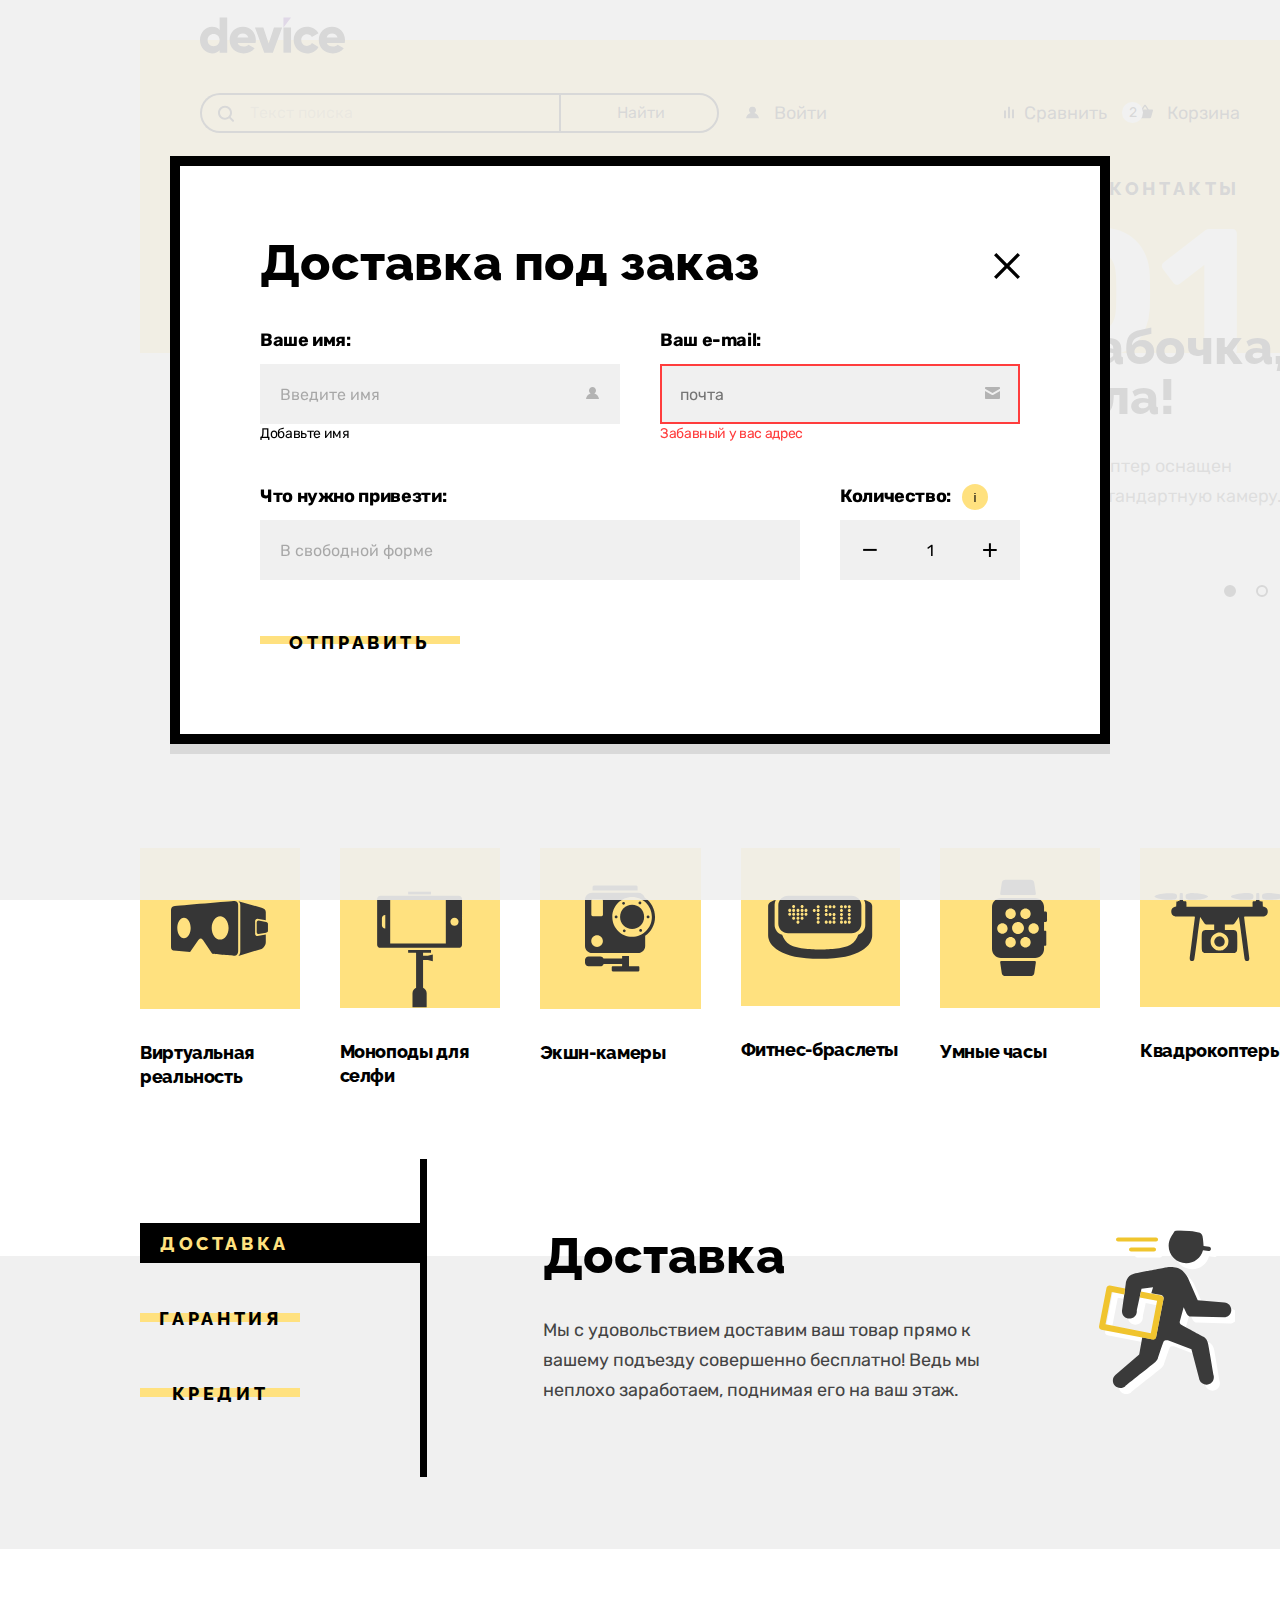
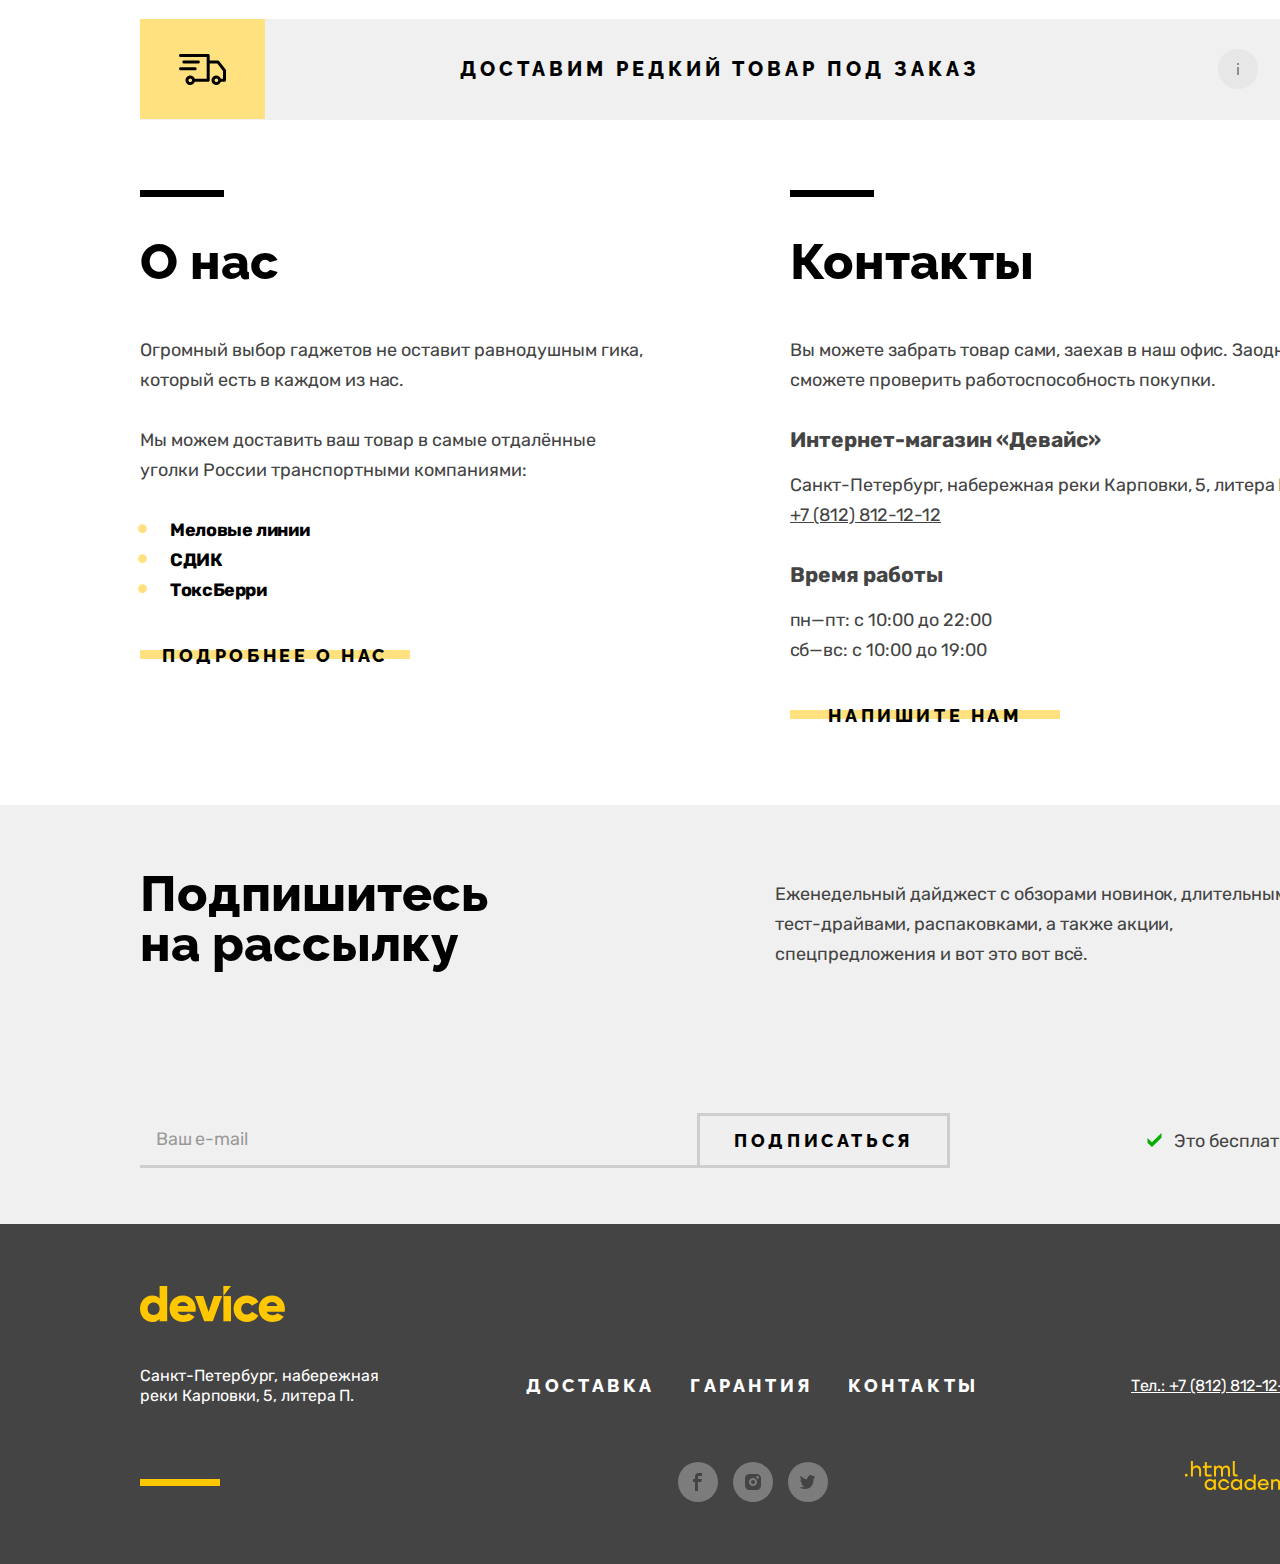
==== 1/index.html @ 6f35b457 ":heavy_check_mark: Сборка #1" ====
<!DOCTYPE html>
<html lang="ru">
  <head>
    <meta charset="utf-8">
    <title>HTML Academy: Девайс</title>
    <link href="./styles/style.css" rel="stylesheet">
    <base href="https://htmlacademy-htmlcss.github.io/1923439-device-33/1/">
</head>
  <body>
    <header class="page_header">
      <div class="container">
        <nav class="mane_navigation">
          <a class="logo_link">
          <svg class="logo_image" width="145" height="37" viewBox="0 0 145 37" fill="currentColor" xmlns="http://www.w3.org/2000/svg">
            <path d="M27.2188 0.388916V35.6889H19.6135V33.2889C17.9124 35.1889 15.5107 36.3889 12.1084 36.3889C5.5038 36.3889 0 30.5889 0 23.0889C0 15.5889 5.5038 9.78892 12.1084 9.78892C15.5107 9.78892 18.0124 10.9889 19.6135 12.8889V0.388916H27.2188ZM19.6135 23.0889C19.6135 19.2889 17.1118 16.8889 13.6094 16.8889C10.107 16.8889 7.60524 19.2889 7.60524 23.0889C7.60524 26.8889 10.107 29.2889 13.6094 29.2889C17.1118 29.1889 19.6135 26.8889 19.6135 23.0889Z" fill="black"/>
            <path d="M43.7298 29.5888C45.8313 29.5888 47.5325 28.7888 48.5332 27.6888L54.6374 31.1888C52.1356 34.5888 48.4331 36.3888 43.6298 36.3888C35.0238 36.3888 29.6201 30.5888 29.6201 23.0888C29.6201 15.5888 35.0238 9.78882 43.0294 9.78882C50.4345 9.78882 55.8382 15.4888 55.8382 23.0888C55.8382 24.1888 55.7381 25.1888 55.538 26.0888H37.6256C38.6263 28.6888 40.9279 29.5888 43.7298 29.5888ZM48.333 20.4888C47.5325 17.5888 45.2309 16.4888 42.9293 16.4888C40.0273 16.4888 38.126 17.8888 37.4255 20.4888H48.333Z" fill="black"/>
            <path d="M82.1563 10.489L72.8499 35.689H64.2439L54.9375 10.489H63.3433L68.647 26.489L73.9506 10.489C73.9506 10.489 82.1563 10.489 82.1563 10.489Z" fill="black"/>
            <path d="M83.458 10.489H91.0633V35.689H83.458V10.489Z" fill="black"/>
            <path d="M93.665 23.0888C93.665 15.5888 99.369 9.78882 107.074 9.78882C111.978 9.78882 116.281 12.3888 118.482 16.2888L111.878 20.0888C110.977 18.2888 109.176 17.2888 106.974 17.2888C103.672 17.2888 101.27 19.6888 101.27 23.0888C101.27 26.5888 103.672 28.8888 106.974 28.8888C109.176 28.8888 111.077 27.7888 111.878 26.0888L118.482 29.8888C116.381 33.7888 112.078 36.3888 107.074 36.3888C99.369 36.3888 93.665 30.5888 93.665 23.0888Z" fill="black"/>
            <path d="M132.892 29.5888C134.993 29.5888 136.695 28.7888 137.695 27.6888L143.799 31.1888C141.298 34.5888 137.595 36.3888 132.792 36.3888C124.186 36.3888 118.782 30.5888 118.782 23.0888C118.782 15.5888 124.286 9.78882 132.191 9.78882C139.597 9.78882 145 15.4888 145 23.0888C145 24.1888 144.9 25.1888 144.7 26.0888H126.788C127.788 28.6888 130.09 29.5888 132.892 29.5888ZM137.595 20.4888C136.795 17.5888 134.493 16.4888 132.191 16.4888C129.289 16.4888 127.388 17.8888 126.688 20.4888H137.595Z" fill="black"/>
            <path d="M83.458 0.388916V10.4889L91.0633 0.388916H83.458Z" fill="#510094"/>
            </svg>
          </a>
          <ul class="navigation_list">
            <li class="navigation_item">
              <form class="search_form" action="#" method="get">
                <input class="search_input" type="search" placeholder="Текст поиска">
                <input class="search_submit" type="submit" value="Найти">
              </form>
            </li>
            <li class="navigation_item">
              <a class="navigation_link" href="#">
                <svg class="navigation-icon" width="15" height="13" viewBox="0 0 15 13" fill="currentColor" xmlns="http://www.w3.org/2000/svg">
                <g clip-path="url(#clip0_18101_630)">
                <path d="M1 12.3889H14C13.8 9.78892 11.9 7.58892 9.3 6.88892C10.3 6.28892 11 5.18892 11 3.88892C11 1.98892 9.4 0.388916 7.5 0.388916C5.6 0.388916 4 1.98892 4 3.88892C4 5.18892 4.7 6.28892 5.7 6.88892C3.1 7.58892 1.2 9.78892 1 12.3889Z" fill="black"/>
                </g>
                <defs>
                <clipPath id="clip0_18101_630">
                <rect width="15" height="12" fill="white" transform="translate(0 0.388916)"/>
                </clipPath>
                </defs>
                </svg>
                Войти
              </a>
            </li>
            <li class="navigation_item">
              <a class="navigation_link" href="#">
                <svg class="navigation-icon" width="10" height="13" viewBox="0 0 10 13" fill="currentColor" xmlns="http://www.w3.org/2000/svg">
                <g clip-path="url(#clip0_18101_635)">
                <path d="M6 0.388916H4V12.3889H6V0.388916Z"/>
                <path d="M2 4.38892H0V12.3889H2V4.38892Z"/>
                <path d="M10 3.38892H8V12.3889H10V3.38892Z"/>
                </g>
                <defs>
                <clipPath id="clip0_18101_635">
                <rect width="10" height="12" fill="white" transform="translate(0 0.388916)"/>
                </clipPath>
                </defs>
                </svg>Сравнить
              </a>
            </li>
            <li class="navigation_item navigation_item_basket">
              <a class="navigation_link navigation_link_basket" href="#">
                <svg class="navigation-icon" width="16" height="15" viewBox="0 0 16 15" fill="currenColor" xmlns="http://www.w3.org/2000/svg">
                  <g clip-path="url(#clip0_18101_641)">
                  <path d="M15.3 5.38892L11.8 5.58892L8.6 0.688916C8.5 0.488916 8.2 0.388916 8 0.388916C7.8 0.388916 7.5 0.488916 7.4 0.688916L4.2
                  5.58892H0.7C0.3 5.58892 0 5.88892 0 6.28892C0 6.38892 0 6.38892 0 6.48892L1.9 13.2889C2.1 13.9889 2.6 14.3889 3.3 14.3889H12.7C13.4 14.3889
                  13.9 13.9889 14.1 13.2889L16 6.38892C16 6.28892 16 6.28892 16 6.18892C16 5.78892 15.7 5.38892 15.3 5.38892ZM8 2.28892L10.2 5.48892H5.9L8 2.28892Z"/>
                  </g>
                  <defs>
                  <clipPath id="clip0_18101_641">
                  <rect width="16" height="14" fill="white" transform="translate(0 0.388916)"/>
                  </clipPath>
                  </defs>
                  </svg>
                Корзина
              </a>
              <div class="popover_basket">
                <ul class="basket_list">
                  <li class="basket_item">
                    <a class="basket_item_link" href="#">
                      <img class="basket_image" src="./images/png/product-1-small 5.png" width="39" height="43" alt="селфипалка в карзине покупок">
                      <p class="basket_description">Любительская селфи-палка</p>
                    </a>
                    <button class="button_delete" type="button"><span class="visually_hidden">удалить из карзины</span></button>
                  </li>
                  <li class="basket_item">
                    <a class="basket_item_link" href="#">
                    <img class="basket_image" src="./images/png/product-2-small 5.png" width="39" height="43" alt="селфипалка в карзине покупок">
                    <p class="basket_description">Профессиональная
                      селфи-палка</p>
                    </a>
                    <button class="button_delete" type="button"><span class="visually_hidden">удалить из карзины</span></button>
                  </li>
                </ul>
                <p class="basket_price_wrapper">
                  <span class="basket_counter basket_counter_number">Товаров: 2</span>
                  <span class="basket_counter basket_counter_price">Сумма: 2000 ₽</span>
                </p>
                <a class="basket_open" href="#">Открыть корзину</a>
              </div>
            </li>
          </ul>
          <ul class="navigation_catalog_list">
            <li class="navigation_catalog_item">
              <a class="navigation_catalog_link navigation_catalog_link_popover" href="catalog.html">Каталог товаров</a>
              <ul class="popover_catalog_list">
                <ul class="popover_catalog_list_inside">
                  <li class="popover_catalog_item_inside">
                    <a class="popover_catalog_link" href="#">Виртуальная реальность</a>
                  </li>
                  <li class="popover_catalog_item_inside">
                    <a class="popover_catalog_link" href="#">Моноподы для cелфи</a>
                  </li>
                  <li class="popover_catalog_item_inside">
                    <a class="popover_catalog_link" href="#">Экшн-камеры</a>
                  </li>
                </ul>
                <ul class="popover_catalog_list_inside">
                  <li class="popover_catalog_item_inside">
                    <a class="popover_catalog_link" href="#">Фитнес-браслеты</a>
                  </li>
                  <li class="popover_catalog_item_inside">
                    <a class="popover_catalog_link" href="#">Умные часы</a>
                  </li>
                </ul>
                <ul class="popover_catalog_list_inside">
                  <li class="popover_catalog_item_inside">
                    <a class="popover_catalog_link" href="#">Квадрокоптеры</a>
                  </li>
                </ul>
              </ul>
            </li>
            <li class="navigation_catalog_item">
              <a class="navigation_catalog_link" href="#">Доставка</a>
            </li>
            <li class="navigation_catalog_item">
              <a class="navigation_catalog_link" href="#">Гарантия</a>
            </li>
            <li class="navigation_catalog_item">
              <a class="navigation_catalog_link" href="#">Контакты</a>
            </li>
          </ul>
        </nav>
      </div>
    </header>
    <main class="page_main">
      <div class="container">
        <section class="slider">
          <h1 class="visually_hidden">Интернет-магазин Device</h1>
          <ol class="slider_list">
            <li class="slider_item slider_current">
              <div class="image-wrapper">
                <img class="slider_img" src="./images/png/slider-1.png" width="560" height="560" alt="крутой квадракотер">
                <div class="button-wrapper">
                  <button class="slider_button slider_button_previos">
                    <svg class="slider_button_img" width="20" height="60" viewBox="0 0 20 60" fill="currentColor" xmlns="http://www.w3.org/2000/svg">
                      <path d="M20 60H16.5L0 30L16.5 0H20L3.8 30L20 60Z"/>
                      </svg>
                  </button>
                  <button class="slider_button slider_button_next">
                    <svg class="slider_button_img" width="20" height="60" viewBox="0 0 20 60" fill="none" xmlns="http://www.w3.org/2000/svg">
                      <path d="M-5.24537e-06 1.74846e-06L3.49999 1.44248e-06L20 30L3.5 60L0 60L16.2 30L-5.24537e-06 1.74846e-06Z" fill="black"/>
                      </svg>
                  </button>
                </div>
              </div>
              <div class="slider_description_wrapper">
                  <span class="slider-number">01</span>
                  <h3 class="slider_title">Порхает как бабочка,
                  жалит как пчела!</h3>
                <p class="slider_description">Этот обычный, на первый взгляд, квадрокоптер оснащен мощным лазером,
                  замаскированным под стандартную камеру.
                </p>
                <div class="slider_indicators_wrapper">
                  <div class="slider_link_wrapper">
                    <a class="slider_link" href="#">Подробнее</a>
                  </div>
                  <ol class="slider_indicators_list">
                    <li class="slider_indicators_item ">
                      <a class="slider_indicators_link slider_1 slider_indicators_link_current" href="#"></a>
                    </li>
                    <li class="slider_indicators_item">
                      <a class="slider_indicators_link slider_2" href="#"></a>
                    </li>
                    <li class="slider_indicators_item">
                      <a class="slider_indicators_link" href="#"></a>
                    </li>
                  </ol>
                </div>
                <div class="slider_dl_wrapper">
                  <dl class="slider_dl">
                    <dd class="slider_dd">Дальность полета</dd>
                    <dt class="slider_dt">800 м</dt>
                  </dl>
                  <dl class="slider_dl">
                    <dd class="slider_dd">Радиус поражения</dd>
                    <dt class="slider_dt">50 м</dt>
                  </dl>
                </div>
              </div>
            </li>
            <li class="slider_item slider_next">
              <div class="image-wrapper">
                <img class="slider_img" src="./images/png/slider-2.png" width="560" height="560" alt="крутые смарт часы">
                <div class="button-wrapper">
                  <button class="slider_button slider_button_previos">
                    <svg class="slider_button_img" width="20" height="60" viewBox="0 0 20 60" fill="currentColor" xmlns="http://www.w3.org/2000/svg">
                      <path d="M20 60H16.5L0 30L16.5 0H20L3.8 30L20 60Z"/>
                      </svg>
                  </button>
                  <button class="slider_button slider_button_next">
                    <svg class="slider_button_img" width="20" height="60" viewBox="0 0 20 60" fill="none" xmlns="http://www.w3.org/2000/svg">
                      <path d="M-5.24537e-06 1.74846e-06L3.49999 1.44248e-06L20 30L3.5 60L0 60L16.2 30L-5.24537e-06 1.74846e-06Z" fill="black"/>
                      </svg>
                  </button>
                </div>
              </div>
              <div class="slider_description_wrapper">
                  <span class="slider-number">02</span>
                  <h3 class="slider_title">Худеем
                    правильно!</h3>
                <p class="slider_description">Мотивирующие фитнес-браслеты помогут найти в себе силы
                  не пропускать занятия и соблюдать диету.
                </p>
                <div class="slider_indicators_wrapper">
                  <div class="slider_link_wrapper">
                    <a class="slider_link" href="#">Подробнее</a>
                  </div>
                  <ol class="slider_indicators_list">
                    <li class="slider_indicators_item ">
                      <a class="slider_indicators_link slider_1 slider_indicators_link_current" href="#"></a>
                    </li>
                    <li class="slider_indicators_item">
                      <a class="slider_indicators_link slider_2" href="#"></a>
                    </li>
                    <li class="slider_indicators_item">
                      <a class="slider_indicators_link" href="#"></a>
                    </li>
                  </ol>
                </div>
                <div class="slider_dl_wrapper">
                  <dl class="slider_dl">
                    <dd class="slider_dd">Без подзарядки</dd>
                    <dt class="slider_dt">48 часов</dt>
                  </dl>
                </div>
              </div>
            </li>
            <li class="slider_item slider_previus">
              <div class="image-wrapper">
                <img class="slider_img" src="./images/png/slider-3.png" width="560" height="560" alt="крутые селфи-палки">
                <div class="button-wrapper">
                  <button class="slider_button slider_button_previos">
                    <svg class="slider_button_img" width="20" height="60" viewBox="0 0 20 60" fill="currentColor" xmlns="http://www.w3.org/2000/svg">
                      <path d="M20 60H16.5L0 30L16.5 0H20L3.8 30L20 60Z"/>
                      </svg>
                  </button>
                  <button class="slider_button slider_button_next">
                    <svg class="slider_button_img" width="20" height="60" viewBox="0 0 20 60" fill="none" xmlns="http://www.w3.org/2000/svg">
                      <path d="M-5.24537e-06 1.74846e-06L3.49999 1.44248e-06L20 30L3.5 60L0 60L16.2 30L-5.24537e-06 1.74846e-06Z" fill="black"/>
                      </svg>
                  </button>
                </div>
              </div>
              <div class="slider_description_wrapper">
                  <span class="slider-number">03</span>
                  <h3 class="slider_title">Делай селфи,
                    как Бен Стиллер! </h3>
                <p class="slider_description">Самая длинная палка для селфи доступна в нашем магазине.
                  Восемь (Восемь, Карл!) метров длиной и весом всего 5 кг.

                </p>
                <div class="slider_indicators_wrapper">
                  <div class="slider_link_wrapper">
                    <a class="slider_link" href="#">Подробнее</a>
                  </div>
                  <ol class="slider_indicators_list">
                    <li class="slider_indicators_item ">
                      <a class="slider_indicators_link slider_1 slider_indicators_link_current" href="#"></a>
                    </li>
                    <li class="slider_indicators_item">
                      <a class="slider_indicators_link slider_2" href="#"></a>
                    </li>
                    <li class="slider_indicators_item">
                      <a class="slider_indicators_link" href="#"></a>
                    </li>
                  </ol>
                </div>
                <div class="slider_dl_wrapper">
                  <dl class="slider_dl">
                    <dd class="slider_dd">Длина палки</dd>
                    <dt class="slider_dt">8,5 м</dt>
                  </dl>
                  <dl class="slider_dl">
                    <dd class="slider_dd">Вес палки</dd>
                    <dt class="slider_dt">5 кг</dt>
                  </dl>
                  <dl class="slider_dl">
                    <dd class="slider_dd">Материал</dd>
                    <dt class="slider_dt">Карбон</dt>
                  </dl>
                </div>
              </div>
            </li>
          </ol>
        </section>
        <section class="catalog_categories">
          <ul class="catalog_categories_list">
            <li class="catalog_categories_item">
              <a class="catalog_categories_link catalog_categories_link_virtual" href="#">
                <img class="catalog_categories_img" src="./images/svg/virtual_icon.svg" width="97" height="55" alt="очки виртуальной реальности">
              </a>
              <p class="catalog_categories_description">Виртуальная
                реальность</p>
            </li>
            <li class="catalog_categories_item">
              <a class="catalog_categories_link catalog_categories_link_selfi" href="#">
                <img class="catalog_categories_img virtual-img" src="./images/svg/selfi-icon.svg" width="86" height="117" alt="очки виртуальной реальности">
              </a>
              <p class="catalog_categories_description">Моноподы
                для селфи</p>
            </li>
            <li class="catalog_categories_item">
              <a class="catalog_categories_link catalog_categories_link_camera" href="#">
                <img class="catalog_categories_img virtual-img" src="./images/svg/camera-icon.svg" width="71" height="87" alt="очки виртуальной реальности">
              </a>
              <p class="catalog_categories_description">Экшн-камеры</p>
            </li>
            <li class="catalog_categories_item">
              <a class="catalog_categories_link catalog_categories_link_fitness" href="#">
                <img class="catalog_categories_img virtual-img" src="./images/svg/fitness_icon.svg" width="107" height="64" alt="очки виртуальной реальности">
              </a>
              <p class="catalog_categories_description">Фитнес-браслеты</p>
            </li>
            <li class="catalog_categories_item">
              <a class="catalog_categories_link catalog_categories_link_smart" href="#">
                <img class="catalog_categories_img virtual-img" src="./images/svg/smart_icon.svg" width="56" height="98" alt="очки виртуальной реальности">
              </a>
              <p class="catalog_categories_description">Умные часы</p>
            </li>
            <li class="catalog_categories_item">
              <a class="catalog_categories_link catalog_categories_link_quadro" href="#">
                <img class="catalog_categories_img virtual-img" src="./images/svg/quadro_icon.svg" width="132" height="69" alt="очки виртуальной реальности">
              </a>
              <p class="catalog_categories_description">Квадрокоптеры</p>
            </li>
          </ul>
        </section>
      </div>
        <section class="delivery">
          <div class="container">
            <div class="delivery_wrapper">
              <ul class="delivery_list">
                <li class="delivery_item">
                  <a class="delivery_link delivery_link_current" href="#">
                    Доставка
                  </a>
                </li>
                <li class="delivery_item">
                  <a class="delivery_link" href="#">
                    Гарантия
                  </a>
                </li>
                <li class="delivery_item">
                  <a class="delivery_link" href="#">
                    Кредит
                  </a>
                </li>
              </ul>
                <div class="delivery_description_wrapper delivery_card  delivery_description_current">
                  <h2 class="delivery_title">Доставка</h2>
                  <p class="delivery_description">Мы с удовольствием доставим ваш товар прямо
                  к вашему подъезду совершенно бесплатно! Ведь
                  мы неплохо заработаем, поднимая его на ваш этаж.
                  </p>
                </div>
                <div class="delivery_description_wrapper garanty_card  delivery_description_none">
                  <h2 class="delivery_title">Гарантия</h2>
                  <p class="delivery_description">Если из-за возгорания купленного у нас товара у вас
                    сгорит дом — не переживайте, мы выдадим вам новый.
                    Товар, не дом, конечно же.
                  </p>
                </div>
                <div class="delivery_description_wrapper credit_card  delivery_description_none">
                  <h2 class="delivery_title">Кредит</h2>
                  <p class="delivery_description">Залезть в долговую яму стало проще! Кредитные
                    консультанты подберут для вас наиболее выгодные условия кредита. Выгодные для банка, разумеется.
                  </p>
                </div>
            </div>
        </section>
        <div class="container">
          <article class="delivery_article">
            <a class="delivery_article_description" href="#">Доставим редкий товар под заказ</a>
          </article>
        </div>
      </div>
      <div class="container">
        <section class="about_us">
          <div class="about_us_column">
            <div class="decor_wrapper"></div>
            <h2 class="about_us_title">О нас</h2>
            <p class="about_us_description">Огромный выбор гаджетов не оставит равнодушным гика, который есть в каждом из нас.</p>
            <p class="about_us_description">Мы можем доставить ваш товар в самые отдалённые уголки России транспортными компаниями:</p>
            <ul class="about_us_list">
              <li class="about_us_item"><span class="about_us_list_style">Меловые линии</span></li>
              <li class="about_us_item"><span class="about_us_list_style">СДИК</span></li>
              <li class="about_us_item"><span class="about_us_list_style">ТоксБерри</span></li>
            </ul>
            <a class="about_us_link" href="#">Подробнее о нас</a>
          </div>
          <div class="about_us_column">
          <div class="decor_wrapper"></div>
          <h2 class="about_us_title">Контакты</h2>
          <p class="about_us_description">Вы можете забрать товар сами, заехав в наш офис.
            Заодно сможете проверить работоспособность покупки. </p>
            <h3 class="contacts_title">Интернет-магазин «Девайс»</h3>
          <p class="about_us_description">Санкт-Петербург, набережная реки Карповки, 5, литера П.
            <a class="contacts_tel_link" href="tel:78128121212">+7 (812) 812-12-12</a>
          </p>
          <h3 class="contacts_title">Время работы</h3>
          <p class="work_time_description">пн—пт: с 10:00 до 22:00</p>
          <p class="work_time_description">сб—вс: с 10:00 до 19:00</p>
          <a class="about_us_link" href="#">Напишите нам</a>
        </div>
        </section>
        </div>
        <section class="subscribe">
          <div class="container">
            <div class="subscribe_description_wrapper">
              <h2 class="subscribe_title">Подпишитесь
                на рассылку</h2>
              <p class="subscribe_description">Еженедельный дайджест с обзорами новинок,
                длительными тест-драйвами, распаковками, а также акции, спецпредложения и вот это вот всё.
              </p>
            </div>
            <div class="form_and_notation_wrapper">
              <form class="subscribe_form" action="#" method="get" name="subscribe_form">
                <label class="subscribe_input_label"><span class="visually_hidden">Введите адресс электронной почты</span>
                  <input class="subscribe_input" type="email" name="email" placeholder="Ваш e-mail">
                </label>
                <label class="subscribe_input_label"><span class="visually_hidden">Дайте согласие на подписку</span>
                  <input class="subscribe_submit" type="submit" name="submit" value="Подписаться">
                </label>
              </form>
              <span class="subscribe_notation">Это бесплатно</span>
            </div>
          </div>
        </section>
      </main>
      <footer class="page_footer">
        <div class="container">
          <a class="logo_yellow_link">
            <svg width="145" height="36" viewBox="0 0 145 36" fill="none" xmlns="http://www.w3.org/2000/svg">
              <path d="M27.2 0V35.3H19.6V32.9C17.9 34.8 15.5 36 12.1 36C5.5 36 0 30.2 0 22.7C0 15.2 5.5 9.4 12.1 9.4C15.5 9.4 18 10.6 19.6 12.5V0H27.2ZM19.6 22.7C19.6 18.9 17.1 16.5 13.6 16.5C10.1 16.5 7.6 18.9 7.6 22.7C7.6 26.5 10.1 28.9 13.6 28.9C17.1 28.8 19.6 26.5 19.6 22.7Z" fill="#FFC700"/>
              <path d="M43.7 29.1999C45.8 29.1999 47.5 28.3999 48.5 27.2999L54.6 30.7999C52.1 34.1999 48.4 35.9999 43.6 35.9999C35 35.9999 29.6 30.1999 29.6 22.6999C29.6 15.1999 35 9.3999 43 9.3999C50.4 9.3999 55.8 15.0999 55.8 22.6999C55.8 23.7999 55.7 24.7999 55.5 25.6999H37.6C38.6 28.2999 40.9 29.1999 43.7 29.1999ZM48.3 20.0999C47.5 17.1999 45.2 16.0999 42.9 16.0999C40 16.0999 38.1 17.4999 37.4 20.0999H48.3Z" fill="#FFC700"/>
              <path d="M82.1 10.1001L72.8 35.3001H64.2L54.9 10.1001H63.3L68.6 26.1001L73.9 10.1001C73.9 10.1001 82.1 10.1001 82.1 10.1001Z" fill="#FFC700"/>
              <path d="M83.4 10.1001H91V35.3001H83.4V10.1001Z" fill="#FFC700"/>
              <path d="M93.6 22.6999C93.6 15.1999 99.3 9.3999 107 9.3999C111.9 9.3999 116.2 11.9999 118.4 15.8999L111.8 19.6999C110.9 17.8999 109.1 16.8999 106.9 16.8999C103.6 16.8999 101.2 19.2999 101.2 22.6999C101.2 26.1999 103.6 28.4999 106.9 28.4999C109.1 28.4999 111 27.3999 111.8 25.6999L118.4 29.4999C116.3 33.3999 112 35.9999 107 35.9999C99.3 35.9999 93.6 30.1999 93.6 22.6999Z" fill="#FFC700"/>
              <path d="M132.8 29.1999C134.9 29.1999 136.6 28.3999 137.6 27.2999L143.7 30.7999C141.2 34.1999 137.5 35.9999 132.7 35.9999C124.1 35.9999 118.7 30.1999 118.7 22.6999C118.7 15.1999 124.2 9.3999 132.1 9.3999C139.5 9.3999 144.9 15.0999 144.9 22.6999C144.9 23.7999 144.8 24.7999 144.6 25.6999H126.7C127.7 28.2999 130 29.1999 132.8 29.1999ZM137.5 20.0999C136.7 17.1999 134.4 16.0999 132.1 16.0999C129.2 16.0999 127.3 17.4999 126.6 20.0999H137.5Z" fill="#FFC700"/>
              <path d="M83.4 0V10.1L91 0H83.4Z" fill="#FFC700"/>
              </svg>
          </a>
          <div class="footer_grid_wrapper">
            <p class="footer_description">Санкт-Петербург, набережная
              реки Карповки, 5, литера П.
            </p>
            <ul class="footer_services_list">
              <li class="footer_services_item">
                <a class="footer_services_link" href="#">Доставка</a>
              </li>
              <li class="footer_services_item">
                <a class="footer_services_link" href="#">Гарантия</a>
              </li>
              <li class="footer_services_item">
                <a class="footer_services_link" href="#">Контакты</a>
              </li>
            </ul>
            <a class="footer_tel" href="tel:+78128121212">Тел.: +7 (812) 812-12-12</a>
            <div class="footer_decor_line"></div>
            <ul class="foote_social_list">
              <li class="footer_social_item">
                <a class="footer_social_link" href="#">
                  <span class="visually_hidden">Фейсбук</span>
                  <svg width="9" height="18" viewBox="0 0 9 18" fill="currentColor" xmlns="http://www.w3.org/2000/svg">
                    <path d="M6.5 3H9V0H5.6C2.8 0 2 1.7 2 4.2V6H0V9H2V18H5V9H8.3L8.9 6H5V4.5C5 3.7 5.3 3 6.5 3Z"/>
                  </svg>
                </a>
              </li>
              <li class="footer_social_item">
                <a class="footer_social_link" href="#">
                  <span class="visually_hidden">Инстаграм</span>
                  <svg width="16" height="16" viewBox="0 0 16 16" fill="currentColor" xmlns="http://www.w3.org/2000/svg">
                    <path d="M8 10C9.10457 10 10 9.10457 10 8C10 6.89543 9.10457 6 8 6C6.89543 6 6 6.89543 6 8C6 9.10457 6.89543 10 8 10Z"/>
                    <path d="M14.7 1.3C13.8 0.4 12.7 0 11.3 0H4.7C1.9 0 0 1.9 0 4.7V11.3C0 12.7 0.4 13.9 1.4 14.7C2.3 15.6 3.4 16 4.7 16H11.3C12.7 16 13.9 15.6 14.7 14.7C15.5
                    13.8 16 12.7 16 11.3V4.7C16 3.3 15.6 2.1 14.7 1.3ZM8 12.1C5.8 12.1 3.9 10.3 3.9
                    8C3.9 5.7 5.8 3.9 8 3.9C10.2 3.9 12.1 5.7 12.1 8C12.1 10.3 10.2 12.1 8 12.1ZM12.6 4.7C11.9
                    4.7 11.3 4.2 11.3 3.4C11.3 2.6 11.8 2.1 12.6 2.1C13.3 2.1 13.9 2.7 13.9 3.4C13.9 4.1 13.3 4.7 12.6 4.7Z"/>
                  </svg>
                </a>
              </li>
              <li class="footer_social_item">
                <a class="footer_social_link" href="#"><span class="visually_hidden">Твиттер</span>
                  <svg width="15" height="15" viewBox="0 0 15 15" fill="currentColor" xmlns="http://www.w3.org/2000/svg">
                    <path d="M9.7 0.155143C11.2 -0.344857 12.3 0.455143 12.9 1.25514C13.4 1.05514 14 0.855143 14.6 0.655143C14.6 1.45514 14.1 2.05514
                    13.8 2.25514C14.5 2.45514 15 1.85514 15 1.85514C14.9 2.75514 14.1 3.55514 13.6 3.75514C13.4 10.0551 10.8 14.1551 4.7 14.0551C4.2 14.0551
                    4.8 14.0551 4.3 14.0551C4 14.0551 0.6 13.6551 0 12.2551C2 12.4551 3.4 11.8551 4.1 11.1551C3.3 10.8551 1.7 10.7551 1.5 8.35514C1.8 8.55514
                    2 8.65514 2.6 8.55514C1.5 7.75514 0.3 7.05514 0.4 5.05514C0.7 5.35514 1.3 5.55514 1.6 5.45514C1 5.25514 -0.2 2.35514 0.8 0.855143C2.4
                    2.55514 4.1 4.25514 7.1 4.35514C7.3 2.25514 8.1 0.855143 9.7 0.155143Z"/>
                    </svg>
                </a>
              </li>
            </ul>
            <a class="logo_partner_link" href="#">
              <svg width="115" height="33" viewBox="0 0 115 33" fill="currentColor" xmlns="http://www.w3.org/2000/svg">
                <path d="M0 12.9V15.5H2.5V12.9H0Z"/>
                <path d="M11.6 4.5C10 4.5 8.8 5.2 8 6.2H7.9V0H5.9V15.5H7.9V10.2C7.9 8.1 9.2 6.6 11.2 6.6C13 6.6 14.1 8 14.1 9.8V15.5H16.1V9.4C16.2 6.4 14.3 4.5 11.6 4.5Z"/>
                <path d="M26.6 4.8H21.8V1.1H19.8V4.9H17.9V6.9H19.8V12.9C19.8 14.6 20.8 15.6 22.5 15.6H26.6V13.6H22.9C22.2 13.6 21.8 13.2 21.8 12.5V6.8H26.6V4.8Z"/>
                <path d="M41.1 4.6C39.5 4.6 38.2 5.4 37.6 6.7H37.5C36.9 5.5 35.7 4.6 34.1 4.6C32.7 4.6 31.6 5.4 31 6.4H30.9V4.8H29V15.4H31V10C31 8 32 6.5 33.6 6.5C35.1 6.5 36 7.5 36 9.1V15.4H38V9.8C38 7.4 39.4 6.5 40.6 6.5C42.1 6.5 43 7.5 43 9.1V15.4H45V8.9C45.1 6.4 43.6 4.6 41.1 4.6Z" />
                <path d="M47.8 12.7C47.8 14.4 48.8 15.4 50.6 15.4H52.6V13.4H50.9C50.2 13.4 49.8 13 49.8 12.3V0H47.8V12.7Z"/>
                <path d="M28.9 19.7C28 18.6 26.7 17.9 25 17.9C21.9 17.9 19.6 20.2 19.6 23.5C19.6 26.8 21.9 29.1 25 29.1C26.8 29.1 28 28.3 28.8 27.2H28.9V28.8H30.9V18.2H28.9V19.7ZM25.3 27.1C23.1 27.1 21.7 25.5 21.7 23.5C21.7 21.5 23.1 19.9 25.3 19.9C27.5 19.9 28.9 21.5 28.9 23.5C28.9 25.4 27.5 27.1 25.3 27.1Z"/>
                <path d="M44.2 22C43.7 19.6 41.6 17.9 38.8 17.9C35.4 17.9 33.2 20.4 33.2 23.5C33.2 26.6 35.4 29.1 38.8 29.1C41.6 29.1 43.7 27.3 44.2 24.9H42.1C41.7 26.2 40.4 27.2 38.8 27.2C36.6 27.2 35.2 25.6 35.2 23.6C35.2 21.6 36.6 20 38.8 20C40.4 20 41.6 21 42.1 22.2H44.2V22Z"/>
                <path d="M55.1 19.7C54.2 18.6 52.9 17.9 51.2 17.9C48.1 17.9 45.8 20.2 45.8 23.5C45.8 26.8 48.1 29.1 51.2 29.1C53 29.1 54.2 28.3 55 27.2H55.1V28.8H57.1V18.2H55.1V19.7ZM51.5 27.1C49.3 27.1 47.9 25.5 47.9 23.5C47.9 21.5 49.3 19.9 51.5 19.9C53.7 19.9 55.1 21.5 55.1 23.5C55.1 25.4 53.6 27.1 51.5 27.1Z"/>
                <path d="M68.7 19.8C67.8 18.7 66.5 17.9 64.8 17.9C61.7 17.9 59.4 20.2 59.4 23.5C59.4 26.8 61.6 29.1 64.8 29.1C66.5 29.1 67.8 28.3 68.6 27.3H68.7V28.8H70.7V13.4H68.7V19.8ZM65.1 27.1C62.9 27.1 61.5 25.5 61.5 23.5C61.5 21.5 62.9 19.9 65.1 19.9C67.3 19.9 68.7 21.5 68.7 23.5C68.6 25.5 67.2 27.1 65.1 27.1Z"/>
                <path d="M78.3 17.9C75 17.9 72.8 20.4 72.8 23.5C72.8 26.5 74.9 29.1 78.3 29.1C80.8 29.1 82.8 27.8 83.5 25.5H81.4C80.9 26.5 79.8 27.1 78.4 27.1C76.5 27.1 75.1 25.8 75 24.2H83.8C84 20.6 81.8 17.9 78.3 17.9ZM78.3 19.8C80 19.8 81.3 20.8 81.6 22.4H75.1C75.4 20.9 76.6 19.8 78.3 19.8Z"/>
                <path d="M98.2 17.9C96.6 17.9 95.3 18.7 94.6 19.9H94.5C93.9 18.7 92.7 17.9 91.1 17.9C89.7 17.9 88.6 18.6 88 19.7V18.2H86.1V28.8H88.1V23.4C88.1 21.4 89.1 20 90.7 19.9C92.2 19.9 93.1 20.9 93.1 22.5V28.8H95.1V23.2C95.1 20.8 96.5 19.9 97.7 19.9C99.2 19.9 100.1 20.9 100.1 22.5V28.8H102.1V22.3C102.2 19.7 100.7 17.9 98.2 17.9Z"/>
                <path d="M109.4 27L105.8 18.1H103.6L108.4 29.7C108.1 30.6 107.7 30.9 106.7 30.9H104.2V32.9H106.7C108.5 32.9 109.5 32.1 110.2 30.3L114.9 18.1H112.8L109.4 27Z"/>
                </svg>
          </div>
        </div>
      </footer>
      <div class="modal_container">
        <div class="modal_contant">
          <h2 class="modal_title">Доставка под заказ</h2>
          <button class="close_button" type="button">
            <svg width="26" height="26" viewBox="0 0 26 26" fill="none" xmlns="http://www.w3.org/2000/svg">
              <path d="M26 2.36364L23.6364 0L13 10.6364L2.36364 0L0 2.36364L10.6364 13L0 23.6364L2.36364 26L13
              15.3636L23.6364 26L26 23.6364L15.3636 13L26 2.36364Z" fill="black"/>
              </svg>
          </button>
          <form class="modal_form" method="post" action="#">
            <ul class="modal_form_input_list">
              <li class="model_form_input_item">
                <label class="modal_form_label modal_form_label_name">
                  Ваше имя:
                  <input class="modal_form_input" type="text" value="Введите имя" placeholder="Введите имя" required>
                  <span class="modal_form_input_notation">Добавьте имя</span>
                </label>
              </li>
              <li class="model_form_input_item">
                <label class="modal_form_label modal_form_label_email">
                  Ваш e-mail:
                  <input class="modal_form_input" type="email" placeholder="почта"  required>
                  <span class="modal_form_input_notation modal_form_input_notation_wrong">Забавный у вас адрес</span>
                </label>
              </li>
              <li class="model_form_input_item">
                <label class="modal_form_label">
                  Что нужно привезти:
                  <input class="modal_form_input modal_form_input_wishes" type="text" value="В свободной форме" placeholder="В свободной форме" required>
                </label>
              </li>
              <li class="model_form_input_item model_form_input_item_counter">
                <p class="tooltip_wrapper">
                  <label class="modal_form_label modal_form_label_counter">
                    Количество:
                    <button class="modal_tooltip_button"> i
                      <span class="modal_tooltip">Постараемся найти, сколько нужно. Привезём сколько получится по требованиям
                        к провозу багажа.</span>
                      <span class="visually_hidden">дополнительные условия доставки</span>
                    </button>
                  </p>
                  <p class="counter_wrapper">
                    <button class="button_counter button_counter_min" type="button">
                      <span class="visually_hidden">уменьшите колличество</span>
                    </button>
                    <input class="modal_form_input modal_form_input_counter" type="number" placeholder="1" value="1" required>
                    <button class="button_counter button_counter_max" type="button">
                      <span class="visually_hidden">увеличте количество</span>
                    </button>
                  </p>
                </label>
              </li>
            </ul>
            <button class="modal_button_submit" type="submit">Отправить</button>
          </form>
        </div>
      </div>
  </body>
</html>
---- 1/styles/style.css ----
@font-face { font-family: "Raleway";
  font-style: normal;
  font-weight: 800;
  src: url("../fonts/raleway/raleway-800.woff2") format("woff2");
  font-display: swap;
}

@font-face { font-family: "Rubik";
  font-style: normal;
  font-weight: 400;
  src: url("../fonts/rubik/rubik-400.woff2") format("woff2");
  font-display: swap;
}

@font-face { font-family: "Rubik";
  font-style: normal;
  font-weight: 700;
  src: url("../fonts/rubik/rubik-700.woff2") format("woff2");
  font-display: swap;
}

.visually_hidden {
  position: absolute;
  width: 1px;
  height: 1px;
  margin: -1px;
  border: 0;
  padding: 0;
  white-space: nowrap;
  clip-path: inset(100%);
  clip: rect(0 0 0 0);
  overflow: hidden;
}

body {
  font-family: "Rubik", sans-serif;
  font-style: normal;
  font-weight: normal;
  font-size: 18px;
  line-height: 30px;
  color: #444444;
  width: 100%;
  margin: 0 auto;
  background-color: #FFFFFF;
}

.container {
  width: 1160px;
  padding: 0 140px;
  margin: auto;
}

.mane_navigation {
  background-image: linear-gradient(to bottom, #FFFFFF, #FFFFFF 40px, #FFE17F 40px, #FFE17F 500px);
  padding-left: 60px;
  padding-right: 60px;
  padding-top: 17px;
}

.logo_link {
  display: block;
  margin-bottom: 30px;
  width: 145px;
}

.logo_link[href]:hover {
  opacity: 0.6;
}

.logo_link[href]:focus {
  outline: 2px solid #AF4FFF;
  outline-offset: 2px;
}

.logo_link[href]:active {
  opacity: 0.3;
  outline: none;
}

.search_form {
  display: grid;
  grid-template-columns: 359px 160px;
}

.search_input {
  position: relative;
  border: 2px solid #000000;
  box-sizing: border-box;
  border-radius: 50px 0px 0px 50px;
  border-right: none;
  padding: 8px 48px;
  font-family: "Rubik", sans-serif;
  font-style: normal;
  font-weight: normal;
  font-size: 16px;
  line-height: 20px;
  color: #000000;
  background-color: #FFE17F;
  background-image: url("../images/svg/search_icon.svg");
  background-repeat: no-repeat;
  background-position: left 16px top 50%;
}

.search_input:focus {
  outline: 2px solid #AF4FFF;
  outline-offset: 2px;
  box-sizing: border-box;
}

.search_input:disabled {
  opacity: 0.3;
}

.search_input::placeholder {
  font-family: "Rubik", sans-serif;
  font-style: normal;
  font-weight: normal;
  font-size: 16px;
  line-height: 20px;
  align-items: center;
  color: rgba(0, 0, 0, 0.3);
  width: 100%;
}

.search_submit {
  border: 2px solid #000000;
  box-sizing: border-box;
  border-radius: 0px 50px 50px 0px;
  padding: 8px 56px;
  font-family: "Rubik", sans-serif;
  font-style: normal;
  font-weight: normal;
  font-size: 16px;
  line-height: 20px;
  text-align: center;
  color: #000000;
  background-color: #FFE17F;
}

.search_submit:hover {
  background: #000000;
  color: #ffffff;
}

.search_submit:focus {
  outline: 2px solid #AF4FFF;
  outline-offset: 2px;
  box-sizing: border-box;
}

.search_submit:active {
  color: rgba(255, 255, 255, 0.3);
  outline: none;
}

.navigation_list {
  display: flex;
  flex-wrap: wrap;
  align-items: center;
  margin: 0;
  margin-bottom: 45px;
  padding: 0;
  list-style: none;
}

.navigation_list_inner {
  justify-content: space-between;
}

.navigation_catalog_list {
  display: flex;
  align-items: center;
  margin: 0;
  padding: 0;
  list-style: none;
}

.navigation_catalog_list_inner {
  padding-bottom: 38px;
}

.navigation_item {
  position: relative;
  margin-right: 26px;
}

.navigation_item:nth-child(2) {
  margin-right: auto;
}

.navigation_item:nth-child(3) {
  margin-right: 15px;
}

.navigation_item:last-child {
  margin-right: 0;
}

.navigation_catalog_item_log-in {
  margin-right: 20px;
}

.navigation-icon {
  margin-right: 10px;
}

.navigation_catalog_item {
  display: flex;
  align-items: center;
  margin-left: 45px;
}

.navigation_catalog_item:first-child {
  position: relative;
  margin-right: auto;
  margin-left: 0;
}

.navigation_catalog_item:nth-child(2) {
  margin-left: 0;
}


.navigation_link {
  text-decoration: none;
  font-family: "Rubik", sans-serif;
  font-style: normal;
  font-weight: normal;
  font-size: 18px;
  line-height: 30px;
  align-items: center;
  color: #000000;
}

.navigation_link:hover {
  opacity: 0.6;
}

.navigation_link:focus {
  background: #FFE17F;
  outline: 2px solid #AF4FFF;
  outline-offset: 2px;
}

.navigation_link:active {
  opacity: 0.3;
  outline: none;
}

.navigation_link_log_out {
  opacity: 0.3;
}

.navigation_link_basket {
  position: relative;
  padding-left: 15px;
}

.navigation_link_basket:hover + .popover_basket {
  position: absolute;
  top: 30px;
  right: -83px;
  display: grid;
  grid-template-columns: 1fr 1fr;
  grid-template-rows: min-content min-content min-content;
  width: 320px;
  min-height: 307px;
  background-color: #000000;
  box-sizing: border-box;
  z-index: 2;
}

.popover_basket {
  display: none;
}

.popover_basket::before {
  position: absolute;
  content: "";
  width: 14px;
  height: 6px;
  top: -6px;
  right: 50%;
  background-image: url("../images/svg/popover_triangle.svg");
}

.basket_list {
  grid-column: 1/-1;
  list-style: none;
  padding: 0;
}

.basket_item {
  position: relative;
  display: flex;
  align-items: center;
  min-height: 83px;
  padding-left: 20px;
  padding-right: 20px;
}

.basket_item + .basket_item {
  border-top: 1px solid rgba(26, 26, 26, 0.8);
}

.basket_image {
  display: block;
  margin-right: 23px;
}

.basket_description {
  font-family: "Rubik", sans-serif;
  font-style: normal;
  font-weight: normal;
  font-size: 16px;
  line-height: 20px;
  width: 170px;
  color: #FFFFFF;
  margin: 0;
}

.basket_item_link {
  display: flex;
  align-items: center;
  justify-content: center;
  text-decoration: none;
}

.basket_item_link:focus,
.button_delete:focus {
  outline: 2px solid #AF4FFF;
  outline-offset: 2px;
}

.button_delete {
  position: absolute;
  top: 20px;
  right: 20px;
  width: 10px;
  height: 10px;
  border: none;
  padding-top: 10px;
  background-color: #000000;
  background-image: url("../images/svg/basket_delete.svg");
  background-repeat: no-repeat;
  background-position: center;
}

.button_delete:hover {
  opacity: 0.6;
}


.button_delete:active {
  opacity: 0.3;
}


.basket_price_wrapper {
  display: grid;
  grid-template-columns: 1fr 1fr;
  grid-column: 1/-1;
  grid-row: 2/3;
  background-color: #1A1A1A;
  width: 100%;
  min-height: 100%;
  margin: 0;
}

.basket_counter {
  display: flex;
  align-items: center;
  font-family: "Rubik", sans-serif;
  font-style: normal;
  font-weight: normal;
  font-size: 16px;
  line-height: 20px;
  color: #FFFFFF;
  padding: 12px;
  padding-left: 20px;
}

.basket_counter_number {
  grid-column: 1/2;
}

.basket_counter_price {
  grid-column: 2/3;
}

.basket_open {
  display: flex;
  justify-content: center;
  align-items: center;
  grid-column: 1/-1;
  grid-row: 3/4;
  width: 280px;
  min-height: 50px;
  background-color: #FFFFFF;
  font-family: "Raleway", sans-serif;
  font-style: normal;
  font-weight: 800;
  font-size: 18px;
  line-height: 21px;
  letter-spacing: 0.2em;
  text-transform: uppercase;
  text-decoration: none;
  color: #000000;
  margin: 20px auto;
}

.basket_open:hover {
  background-color: #FFE17F;
}

.basket_open:focus {
  outline: 2px solid #AF4FFF;
  outline-offset: 2px;
}

.basket_open:active {
  background-color: #FFE17F;
  color: rgba(0, 0, 0, 0.3);
}

.basket_open:disabled {
  opacity: 0.3;
}

.navigation_link_basket::before {
  content: "2";
  width: 21px;
  height: 21px;
  position: absolute;
  top: 0;
  left: 0;
  font-family: "Rubik" sans-serif;
  font-style: normal;
  font-weight: normal;
  font-size: 14px;
  line-height: 17px;
  display: flex;
  justify-content: center;
  align-items: center;
  color: #000000;
  background-color: #ffffff;
  border-radius: 50%;
}

.navigation_catalog_link {
  display: flex;
  align-items: center;
  text-decoration: none;
  font-family: "Raleway", sans-serif;
  font-style: normal;
  font-weight: 800;
  font-size: 18px;
  line-height: 21px;
  letter-spacing: 0.2em;
  text-transform: uppercase;
  color: #000000;
  z-index: 1;
}

.navigation_catalog_link_popover::after {
  position: absolute;
  right: -8px;
  top: -15px;
  width: 51px;
  height: 51px;
  border-radius: 50%;
  border: 2px solid #000000;
  box-sizing: border-box;
  opacity: 0.3;
  content: "";
  background-image: url("../images/svg/plus_catalog.svg");
  background-repeat: no-repeat;
  background-position: left 48% top 47%;
  z-index: 3;
}

.navigation_catalog_link:hover {
  opacity: 0.6;
  text-decoration: underline;
}

.navigation_catalog_link:focus {
  text-decoration: underline;
  outline: 2px solid #AF4FFF;
  outline-offset: 2px;
}


.navigation_catalog_link_popover:focus {
  text-decoration: underline;
  outline: 2px solid #AF4FFF;
  outline-offset: 18px;
}

.navigation_catalog_link:active {
  opacity: 0.3;
  outline: none;
  text-decoration: underline;
}

.navigation_catalog_link_popover {
  position: relative;
  padding-right: 60px;
  z-index: 3;
}

.popover_catalog_list {
  display: none;
  flex-direction: row;
  flex-wrap: wrap;
  position: absolute;
  top: 20px;
  left: -60px;
  width: 1160px;
  min-height: 180px;
  background-color: #FFE17F;
  list-style: none;
  padding: 33px 60px 26px 60px;
  box-sizing: border-box;
  z-index: 2;
}

.popover_catalog_list_inside {
  list-style: none;
  padding: 0;
  min-width: min-content;
  margin-right: 60px;
}

.popover_catalog_item_inside {
  margin-bottom: 10px;
}


.popover_catalog_link {
  text-decoration: none;
  font-family: "Rubik", sans-serif;
  font-style: normal;
  font-weight: normal;
  font-size: 16px;
  line-height: 18px;
  color: #000000;
}

.popover_catalog_link:focus {
  outline: 2px solid #AF4FFF;
}

.navigation_catalog_link_popover:hover + .popover_catalog_list {
  display: flex;
  flex-direction: row;
  flex-wrap: wrap;
}

.catalog_button_main {
  position: absolute;
  top: -15px;
  right: -60px;
  background-color: transparent;
  margin-left: 7px;
  padding: 0;
  border: none;
  width: 50px;
  height: 50px;
  cursor: pointer;
}

.catalog_button {
  background-color: transparent;
  margin-left: 7px;
  padding: 0;
  border: none;
  width: 50px;
  height: 50px;
  cursor: pointer;
}

.slider {
  background-image: linear-gradient(to bottom, #FFE17F, #FFE17F 27%, #FFFFFF 27%, #FFFFFF 100%);
}


.slider_button {
  border: none;
  background-color: transparent;
  cursor: pointer;
  z-index: 1;
}

.slider_button:hover {
  opacity: 0.6;
}

.slider_button:focus {
  outline: 3px solid #AF4FFF;
  outline-offset: 4px;
}

.slider_button:active {
  opacity: 0.3;
  outline: none;
}

.slider_item {
  display: flex;
  justify-content: space-between;

}

.slider-number {
  position: absolute;
  z-index: 0;
  top: 80px;
  right: 52px;
  z-index: 0;
  font-family: "Rubik", sans-serif;
  font-style: normal;
  font-weight: bold;
  font-size: 180px;
  line-height: 30px;
  align-items: center;
  text-align: right;
  color: #FFFFFF;
}

.slider_title {
  font-family: "Raleway", sans-serif;
  width: 560px;
  z-index: 1;
  font-style: normal;
  font-weight: 800;
  font-size: 50px;
  line-height: 50px;
  color: #000000;
  margin: 0;
  padding-top: 123px;
  margin-bottom: 29px;
}

.slider_description {
  margin: 0;
  margin-bottom: 60px;
}


.slider_list {
  margin: 0;
  margin-right: 40px;
  padding: 0;
  list-style: none;
}

.slider_description_wrapper {
  position: relative;
  display: flex;
  flex-direction: column;
  grid-column: 2/4;
  width: 560px;
}

.image-wrapper {
  position: relative;
  width: 560px;
  margin-right: 40px;
}

.button-wrapper {
  display:flex;
  justify-content: space-between;
  width: 542px;
  position: absolute;
  top: 37%;
  left: 0;
  margin-left: 24px;
}

.slider_indicators_list {
  display: flex;
  margin: 0;
  padding: 0;
  list-style: none;
  align-items: center;
}

.slider_indicators_item + .slider_indicators_item {
  margin-left: 20px;
}


.slider_indicators_link {
  display: block;
  width: 8px;
  height: 8px;
  background-color: #FFFFFF;
  border: 2px solid #000000;
  border-radius: 50px;
  text-decoration: none;
}

.slider_indicators_link:hover {
  opacity: 0.6;
}

.slider_indicators_link:focus {
  outline: 2px solid #AF4FFF;
  outline-offset: 4px;
}

.slider_indicators_link:active {
  opacity: 0.3;
  outline: none;
}

.slider_indicators_link:disabled {
  opacity: 0.1;
}

.slider_indicators_link_current:hover {
  opacity: 1;
}

.slider_link {
  font-family: "Raleway";
  font-style: normal;
  font-weight: 800;
  font-size: 18px;
  line-height: 21px;
  text-align: center;
  letter-spacing: 0.2em;
  text-transform: uppercase;
  color: #000000;
  text-decoration: none;
  background-image: linear-gradient(to bottom, #FFFFFF, #FFFFFF 38%, #FFE17F 38%, #FFE17F 60%, #FFFFFF 60%, #FFFFFF 100%);
  display: flex;
  align-items: center;
  justify-content: center;
  width: 220px;
  height: 40px;
}

.slider_link:hover {
  background: #FFE17F;
}

.slider_link:focus {
  outline: 2px solid #AF4FFF;
}

.slider_link:active {
  background: #FFCC33;
  outline:none;
}

.slider_link:disabled {
  opacity: 0.3;
}

.slider_indicators_link_current {
  background-color: #000000;
}

.slider_indicators_wrapper {
  display: flex;
  justify-content: space-between;
  margin-bottom: 42px;
}

.slider_dl_wrapper {
  display: flex;
}

.slider_dl {
  margin-right: 20px;
  display: flex;
  flex-direction: column;
}

.slider_dt {
  font-family: "Rubik", sans-serif;
  font-style: normal;
  font-weight: normal;
  font-size: 36px;
  line-height: 30px;
  color: #000000;
  margin-bottom: 12px;
  order: 1;
}

.slider_dd {
  font-family: "Rubik", sans-serif;
  font-style: normal;
  font-weight: normal;
  font-size: 16px;
  line-height: 30px;
  color: #444444;
  margin: 0;
  order: 2;
}

.slider_next {
  display: none;
}

.slider_previus {
  display: none;
}

.catalog_categories {
  padding-top: 80px;
}

.catalog_categories_list {
  display: grid;
  grid-template-columns: repeat(6, 1fr);
  column-gap: 40px;
  margin: 0;
  margin-bottom: 70px;
  padding: 0;
  list-style: none;
}

.catalog_categories_item {
  display: flex;
  flex-direction: column;
}

.catalog_categories_item:focus-within {
  outline: 3px solid #7B61FF;
  outline-offset: 2px;
  box-sizing: border-box;
  border-radius: 5px;
}

.catalog_categories_item:active {
  opacity: 0.3;
}


.catalog_categories_link {
  display: flex;
  flex-direction: column;
  justify-content: center;
  margin-bottom: 32px;
  background-color: #FFE17F;
}

.catalog_categories_link:hover {
  background-color: #ffc700;
}

.catalog_categories_link:focus {
  outline: none;
}

.catalog_categories_link_virtual {
  padding: 53px 31px;
}

.catalog_categories_link_selfi {
  padding: 43px 37px;
  padding-bottom: 0;
}

.catalog_categories_link_camera {
  padding: 37px 45px;
}

.catalog_categories_link_fitness {
  padding: 47px 26px;
}

.catalog_categories_link_smart {
  padding: 31px 52px;
}

.catalog_categories_link_quadro {
  padding: 45px 14px;
}


.catalog_categories_description {
  font-family: "Raleway", sans-serif;
  font-style: normal;
  font-weight: 800;
  font-size: 18px;
  line-height: 24px;
  letter-spacing: -0.02em;
  color: #000000;
  margin: 0;
}

.delivery {
  background-image: linear-gradient(to bottom, #FFFFFF, #FFFFFF 25%, #F0F0F0 25%, #F0F0F0 100%);
  padding-bottom: 72px;
}

.delivery_wrapper {
  display: flex;
}

.delivery_content_wrapper {
  display: flex;
  align-items: center;
  flex-grow: 1;
}

.delivery_description_wrapper {
  display: flex;
  flex-direction: column;
  width: 470px;
  padding-right: 242px;
  padding-bottom: 72px;
}

.delivery_list {
  list-style: none;
  padding-top: 64px;
  padding-right: 0;
  padding-left: 0;
  padding-bottom: 65px;
  padding-bottom: 0;
  margin: 0;
  margin-right: 116px;
  border-right: 7px solid #000000;
}

.delivery_item {
  margin-bottom: 35px;
}

.delivery_item:last-child {
  margin-bottom: 0;
}

.delivery_link {
  display: flex;
  align-items: center;
  justify-content: center;
  width: 160px;
  min-height: 40px;
  text-decoration: none;
  font-family: "Raleway", sans-serif;
  font-style: normal;
  font-weight: 800;
  font-size: 18px;
  line-height: 21px;
  letter-spacing: 0.2em;
  color:#000000;
  text-transform: uppercase;
  background-image: linear-gradient(to bottom, transparent, transparent 38%, #FFE17F 38%, #FFE17F 60%, transparent 60%, transparent 100%);
  text-align: center;
  box-sizing: border-box;
}

.delivery_link:not(.delivery_link_current):hover {
  background-color: #FFE17F;
}

.delivery_link:not(.delivery_link_current):focus {
  outline: 2px solid #AF4FFF;
  outline-offset: -1px;
}

.delivery_link:not(.delivery_link_current):active {
  background-color: #FFCC33;
  outline: none;
  background-image: none;
}

.delivery_link_current {
  background-image: none;
  background-color: #000000;
  color: rgba(255, 225, 127, 1);
  width: 280px;
  justify-content: flex-start;
  padding-left: 20px;
}

.delivery_link_current:hover {
  color: rgba(255, 225, 127, 0.5);
}

.delivery_link_current:focus {
  outline: 2px solid #AF4FFF;
  outline-offset: 2px;
}

.delivery_link_current:active {
  color: rgba(255, 225, 127, 0.3);
  outline: none;
}

.delivery_title {
  font-family: "Raleway", sans-serif;
  font-style: normal;
  font-weight: 800;
  font-size: 50px;
  line-height: 50px;
  color: #000000;
  margin: 0;
  margin-top: 72px;
  margin-bottom: 34px;
}

.delivery_description {
  margin: 0;
}

.delivery_card {
  background-image: url("../images/svg/delivery_img.svg");
  background-repeat: no-repeat;
  background-position: right 20px top 71px;
}

.garanty_card {
  background-image: url("../images/svg/garanty_img.svg");
  background-repeat: no-repeat;
  background-position: right 20px top 71px;
}

.credit_card {
  background-image: url("../images/svg/credit_img.svg");
  background-repeat: no-repeat;
  background-position: right 20px top 71px;
}

.delivery_description_none {
  display: none;
}

.delivery_article {
  display: flex;
  justify-content: space-between;
  align-items: stretch;
  margin-top: 70px;
  margin-bottom: 70px;
}

.delivery_article:focus-within {
  outline: 2px solid #AF4FFF;
  outline-offset: 2px;
}


.delivery_article_link {
  display: flex;
  background-color: rgba(255, 225, 127, 1);
  padding: 35px 39px;
  padding-bottom: 35px;
  border: none;
}

.delivery_article_link:hover {
  background-color: #ffc700;
}

.delivery_article_link:focus {
  background-color: rgba(255, 225, 127, 1);
  outline: none;
}

.delivery_article_description {
  position: relative;
  text-decoration: none;
  font-family: "Raleway", sans-serif;
  font-style: normal;
  font-weight: 800;
  font-size: 20px;
  line-height: 23px;
  text-align: center;
  letter-spacing: 0.2em;
  text-transform: uppercase;
  color: #000000;
  margin: 0;
  padding: 39px 0;
  flex-grow: 1;
  background-color: #F0F0F0;
}

.delivery_article_description::before {
  position: absolute;
  content: "";
  width: 125px;
  height: 100px;
  left: 0;
  top: 0;
  background-color: #FFE17F;
  background-image: url("../images/svg/delivery_article.svg");
  background-repeat: no-repeat;
  background-position: center;
}

.delivery_article_description::after {
  position: absolute;
  content: "";
  width: 40px;
  height: 40px;
  font-size: 24px;
  right: 42px;
  top: 30px;
  background-color: rgba(220, 220, 220, 1);
  background-image: url("../images/svg/delivery_article_tooltip.svg");
  background-repeat: no-repeat;
  background-position: left 19px top 14px;
  border-radius: 50%;
  opacity: 0.4;
}


.delivery_article:hover .delivery_article_description::before{
  background-color: #FFC700;
}

.delivery_article:hover .delivery_article_description::after{
  opacity: 1;
}

.delivery_article_description:focus  {
  outline: 2px solid #AF4FFF;
}

.delivery_article_description:active {
  background-color: #ffffff;
  opacity: 0.3;
}

.delivery_article_button_wrapper {
  background-color: #F0F0F0;
  padding: 29px 42px;
}

.delivery_article_button {
  border: none;
  background-color: rgba(220, 220, 220, 0.5);
  width: 40px;
  height:40px;
  border-radius: 50%;
  cursor: pointer;
}

.delivery_article_button:hover {
  background-color: rgba(220, 220, 220, 1);
}

.delivery_article_button:focus {
  outline: none;
}

.delivery_article_description:active + .delivery_article_button_wrapper {
  background-color: #ffffff;
  opacity: 0.3;
}

.about_us {
  display: flex;
  justify-content: space-between;
}

.about_us_column {
  display: flex;
  flex-direction: column;
}

.decor_wrapper {
  width: 84px;
  border-top: 7px solid #000000;
  margin-bottom: 40px;
}

.about_us_title {
  font-family: "Raleway", sans-serif;
  font-style: normal;
  font-weight: 800;
  font-size: 50px;
  line-height: 50px;
  color: #000000;
  margin: 0;
  margin-bottom: 48px;
}

.about_us_description {
  margin: 0;
  margin-bottom: 30px;
  width: 510px;
}

.work_time_description {
  margin: 0;
}

.work_time_description:last-of-type {
  margin-bottom: 30px;
}

.about_us_list {
  list-style: none;
  margin: 0;
  margin-bottom: 30px;
  padding-left: 30px;
}

.about_us_item {
  position: relative;
  color:rgba(255, 225, 127, 1);
}

.about_us_item::before {
  content: "\2022";
  position: absolute;
  left: -35px;
  top: -2px;
  width: 8px;
  height: 8px;
  font-size: 40px;
}

.about_us_list_style {
  font-family: "Rubik", sans-serif;
  font-style: normal;
  font-weight: bold;
  font-size: 18px;
  line-height: 20px;
  letter-spacing: -0.02em;
  color: #000000;
}

.about_us_link {
  display: flex;
  align-items: center;
  justify-content: center;
  width: 270px;
  min-height: 40px;
  text-decoration: none;
  font-family: "Raleway", sans-serif;
  font-style: normal;
  font-weight: 800;
  font-size: 18px;
  line-height: 21px;
  letter-spacing: 0.2em;
  color:#000000;
  text-transform: uppercase;
  background-image: linear-gradient(to bottom, #FFFFFF, #FFFFFF 38%, #FFE17F 38%, #FFE17F 60%, #FFFFFF 60%, #FFFFFF 100%);
}

.about_us_link:hover {
  background-color: #FFE17F;
  background-image: none;
}

.about_us_link:focus {
  outline: 2px solid #AF4FFF;
  outline-offset: -1px;
}

.about_us_link:active {
  background: #FFCC33;
  outline: none;
}

.contacts_title {
  margin: 0;
  margin-bottom: 15px;
}

.contacts_tel_link {
  font-family: "Rubik", sans-serif;
  font-style: normal;
  font-weight: normal;
  font-size: 18px;
  line-height: 30px;
  text-decoration-line: underline;
  color: #444444;
}

.about_us_column:last-child {
  margin-bottom: 70px;
}

.subscribe {
  background-color: #F0F0F0;
  padding-top: 64px;
  padding-bottom: 56px;
}

.subscribe_title {
  font-family: "Raleway", sans-serif;
  font-style: normal;
  font-weight: 800;
  font-size: 50px;
  line-height: 50px;
  color: #000000;
  width: 350px;
  margin: 0;
}

.subscribe_description_wrapper {
  display: flex;
  justify-content: space-between;
  align-items: center;
  margin-bottom: 144px;
}

.subscribe_description {
  width: 525px;
  margin: 0;
  align-self: flex-end;
}

.subscribe_form {
  display: grid;
  grid-template-columns: 557px 253px;
  grid-template-rows: 55px;
}

.subscribe_input {
  grid-column: 1/2;
  grid-row: 1/2;
  display: block;
  width: 100%;
  height: 100%;
  padding-left: 16px;
  box-sizing: border-box;
  border: none;
  border-bottom: 3px solid #CECECE;
  background-color: #F0F0F0;
  font-family: "Rubik", sans-serif;
  font-style: normal;
  font-weight: normal;
  font-size: 18px;
  line-height: 30px;
  color: #444444;
}

.subscribe_input::placeholder {
  font-family: "Rubik", sans-serif;
  font-style: normal;
  font-weight: normal;
  font-size: 18px;
  line-height: 30px;
  color: #444444;
  opacity: 0.5;
}

.subscribe_input:focus {
  background-color: #DCDCDC;
  outline: none;
}

.subscribe_input:invalid {
  border-bottom: 3px solid #FF3D3D;
  background-color: #F0F0F0;
}

.subscribe_input:disabled {
  opacity: 0.3;
}

.subscribe_submit {
  grid-column: 2/3;
  grid-row: 1/2;
  display: block;
  width: 100%;
  height: 100%;
  border: none;
  border: 3px solid #CECECE;
  font-family: "Raleway", sans-serif;
  font-style: normal;
  font-weight: 800;
  font-size: 18px;
  line-height: 21px;
  align-items: center;
  text-align: center;
  letter-spacing: 0.2em;
  text-transform: uppercase;
  color: #000000;
  cursor: pointer;
}

.subscribe_submit:hover {
  outline: 3px solid #000000;
  outline-offset: -3px;
}

.subscribe_submit:focus {
  outline: 2px solid #AF4FFF;;
  outline-offset: 2px;
}

.subscribe_submit:active {
  outline: 3px solid #000000;
  outline-offset: -3px;
  opacity: 0.3;
}

.subscribe_submit:disabled {
  outline: 3px solid #E5E5E5;
  outline-offset: -3px;
  opacity: 0.3;
}

.form_and_notation_wrapper {
  display: flex;
  justify-content: space-between;
  align-items: center;
}

.subscribe_notation {
  position: relative;
  font-family: "Rubik", sans-serif;
  font-style: normal;
  font-weight: normal;
  font-size: 18px;
  line-height: 30px;
  color: #444444;
}

.subscribe_notation::before {
  content: "";
  position: absolute;
  left: -30px;
  top: 4px;
  width: 20px;
  height: 20px;
  color: #08AF00;
  background-image: url("../images/svg/tick_notation.svg");
  background-repeat: no-repeat;
  background-position: center;
}

.page_footer {
  background-color: #444444;
  padding-top: 62px;
  padding-bottom: 61px;
}

.logo_yellow_link {
  display: block;
  width: 145px;
  margin-bottom: 35px;
}

.logo_yellow_link[href]:hover {
  opacity: 0.6;
}

.logo_yellow_link[href]:focus {
  outline: 2px solid #AF4FFF;
  outline-offset: 2px;
}

.logo_yellow_link[href]:active {
  opacity: 0.3;
  outline: none;
}


.footer_grid_wrapper {
  display: grid;
  grid-template-columns: 240px 1fr 175px;
  row-gap: 55px;
}

.footer_services_list {
  display: flex;
  flex-wrap: wrap;
  align-items: center;
}

.foote_social_list {
  display: flex;
  flex-wrap: wrap;
  align-items: center;
}

.footer_description {
  margin: 0;
  font-family: "Rubik", sans-serif;
  font-style: normal;
  font-weight: normal;
  font-size: 16px;
  line-height: 20px;
  color: #FFFFFF;
}

.footer_services_list {
  list-style: none;
  margin: 0;
  padding: 0;
  grid-column: 2/3;
  grid-row: 1/2;
  justify-self: center;
}

.footer_services_item {
  margin-right: 35px;
}

.footer_services_item:last-child {
  margin-right: 0;
}

.foote_social_list {
  grid-column: 2/3;
  grid-row: 2/3;
  justify-self: center;
  list-style: none;
  margin: 0;
  padding: 0;
}

.footer_services_link {
  text-decoration: none;
  font-family: "Raleway", sans-serif;
  font-style: normal;
  font-weight: 800;
  font-size: 18px;
  line-height: 21px;
  letter-spacing: 0.2em;
  text-transform: uppercase;
  color: #FFFFFF;
}

.footer_services_link:hover {
  color: #FFC700;
  text-decoration: underline;
}

.footer_services_link:focus {
  outline: 2px solid #AF4FFF;
  outline-offset: 2px;
}

.footer_services_link:active {
  color: #FFC700;
  text-decoration: underline;
  opacity: 0.3;
  outline: none;
}

.footer_social_link {
  display: flex;
  align-items: center;
  justify-content: center;
  background-color: rgba(255, 255, 255, 0.3);
  border-radius: 50%;
  box-sizing: border-box;
  width: 40px;
  height: 40px;
  color: #444444;
}

.footer_social_link:hover {
  background-color: #FFC700;
}

.footer_social_link:focus {
  outline: 2px solid #AF4FFF;
  outline-offset: 2px;
}


.footer_social_link:active {
  opacity: 0.5;
  background-color: #FFC700;
  color: rgba(68, 68, 68, 0.3);
  outline: none;
}

.footer_social_item {
  margin-right: 15px;
}

.footer_social_item:last-child {
  margin-right: 0;
}



.footer_decor_line {
  width: 80px;
  border-top: 7px solid #FFC700;
  align-self: center;
}

.footer_tel {
  font-family: "Rubik", sans-serif;
  font-style: normal;
  font-weight: normal;
  font-size: 16px;
  line-height: 20px;
  text-decoration-line: underline;
  color: #FFFFFF;
  align-self: center;
  justify-self: end;
}

.footer_tel:hover {
  color: #FFC700;
}

.footer_tel:focus {
  outline: 2px solid #AF4FFF;
  outline-offset: 2px;
}

.footer_tel:active {
  color: #FFFFFF;
  opacity: 0.3;
  outline: none;
}

.logo_partner_link {
  justify-self: end;
  color: #FFC700;
}

.logo_partner_link:hover {
  color: #ffffff;
}

.logo_partner_link:focus {
  outline: 2px solid #AF4FFF;
  outline-offset: 2px;
}

.logo_partner_link:active {
  color: #FFFFFF;
  opacity: 0.3;
  outline: none;
}

.glass_wrapper {
  padding-left: 60px;
  padding-right: 40px;
}

.breadcrumbs_title {
  font-family: "Raleway", sans-serif;
  font-style: normal;
  font-weight: 800;
  font-size: 50px;
  line-height: 50px;
  color: #000000;
  margin: 0;
  margin-bottom: 16px;
  padding-top: 35px;
}

.breadcrumbs_list {
  display: flex;
  align-items: center;
  list-style: none;
  margin: 0;
  margin-bottom: 35px;
  padding: 0;
}

.breadcrumbs_item {
  position: relative;
  margin-right: 36px;
}

.breadcrumbs_item:not(:last-child)::after {
  position: absolute;
  top: 13px;
  right: -20px;
  width: 4px;
  height: 7px;
  background-image: url("../images/svg/breadcrumbs_arrow.svg");
  background-repeat: no-repeat;
  background-position: center;
  content: "";
}

.breadcrumbs_item:last-child {
  margin-right: 0;
}

.breadcrumbs_link {
  text-decoration: none;
  font-family: "Rubik", sans-serif;
  font-style: normal;
  font-weight: normal;
  font-size: 16px;
  line-height: 19px;
  color: #000000;
}

.breadcrumbs_link:not(.breadcrumbs_link_current):hover {
  opacity: 0.6;
}

.breadcrumbs_link:not(.breadcrumbs_link_current):focus {
  outline: 2px solid #AF4FFF;
  outline-offset: 2px;
}

.breadcrumbs_link:not(.breadcrumbs_link_current):active {
  opacity: 0.3;
  outline: none;
}

.filter {
  background-color: #F0F0F0;
  padding-top: 25px;
}

.filter_title {
  margin: 0;
  font-family: "Raleway", sans-serif;
  font-style: normal;
  font-weight: 800;
  font-size: 16px;
  line-height: 19px;
  letter-spacing: 0.2em;
  text-transform: uppercase;
  color: #000000;
  padding-left: 60px;
}

.sorting_title {
  font-family: "Raleway", sans-serif;
  font-style: normal;
  font-weight: 800;
  font-size: 16px;
  line-height: 19px;
  letter-spacing: 0.2em;
  text-transform: uppercase;
  color: #000000;
  margin: 0;
}

.filter_form {
  width: 200px;
}

.filter_group_list {
  list-style: none;
  margin: 0;
  padding: 0;
}

.fieldset_legend {
  font-family: "Rubik", sans-serif;
  font-style: normal;
  font-weight: bold;
  font-size: 18px;
  line-height: 20px;
  letter-spacing: -0.02em;
  color: #000000;
  margin-bottom: 20px;
  padding: 0;
}

.filter_group_item {
  border-top: 2px solid #000000;
  padding-top: 12px;
  margin-bottom: 35px;
}

.fieldset_group {
  display: flex;
  flex-direction: column;
  border: none;
  margin: 0;
  padding: 0;
}


.filter_label {
  position: relative;
  font-family: "Rubik", sans-serif;
  font-style: normal;
  font-weight: normal;
  font-size: 16px;
  line-height: 19px;
  color: #000000;
  margin-bottom: 17px;
  padding-left: 36px;
}


.filter_label:last-child {
  margin-bottom: 0;
}

.range_control {
  position: relative;
  margin-top: 10px;
  position: relative;
  font-family: "Rubik", sans-serif;
  font-style: normal;
  font-weight: normal;
  font-size: 16px;
  line-height: 19px;
  color: #000000;
  margin-bottom: 30px;
}

.range_line {
  position: absolute;
  top: 1px;
  width: 200px;
  height: 2px;
  background-color: #DCDCDC;
}

.range_scale {
  position: absolute;
  top: 0;
  left: 0;
  width: 119px;
  height: 2px;
  background-color: #000000;
}


.range_button {
  position: absolute;
  top: -9px;
  width: 18px;
  height: 18px;
  background: #EBEBEB;
  border: 2px solid #000000;
  border-radius: 50%;
  box-sizing: border-box;
  cursor: pointer;
}


.filter_input[type="checkbox"] + .control_mark {
  position: absolute;
  left: 0;
  bottom: 0px;
  width: 20px;
  height: 20px;
  background-color: transparent;
  border: 2px solid #CCCCCC;
  box-sizing: border-box;
  border-radius: 3px;
  margin-right: 16px
}

.filter_input[type="radio"] + .control_mark {
  position: absolute;
  left: 0;
  bottom: 0px;
  width: 20px;
  height: 20px;
  background-color: transparent;
  border: 2px solid #CCCCCC;
  box-sizing: border-box;
  border-radius: 50%;
  margin-right: 16px
}


.filter_input[type="checkbox"]:checked + .control_mark {
  width: 20px;
  height: 20px;
  border: 2px solid #000000;
  box-sizing: border-box;
  border-radius: 3px;
  background-color: transparent;
  background-image: url("../images/svg/tick_input.svg");
  background-repeat: no-repeat;
  background-position: center;
}


.filter_label:hover {
  opacity: 0.6;
}
.filter_label:disabled {
  opacity: 0.1;
}

.filter_input:disabled + .control_mark {
  opacity: 0.1;
}

.filter_input:focus + .control_mark,
.filter_input:checked:focus + .control_mark {
  outline: 2px solid #AF4FFF;
  outline-offset: 2px;
  border-radius: 0;
}


.filter_input[type="checkbox"]:hover {
  opacity: 0.6;
}

.filter_label:active{
  opacity: 0.3;
}

.filter_input[type="checkbox"]:active {
  opacity: 0.3;
  outline: none;
}

.filter_input[type="radio"]:checked + .control_mark {
  position: absolute;
  left: 0;
  bottom: 0px;
  width: 20px;
  height: 20px;
  background-color: transparent;
  border: 2px solid #000000;
  box-sizing: border-box;
  border-radius: 50%;
  margin-right: 16px
}


.filter_input[type="radio"]:checked + .control_mark::before {
  position: absolute;
  left: 4px;
  bottom: 4px;
  width: 8px;
  height: 8px;
  background-color: #000000;
  box-sizing: border-box;
  border-radius: 50%;
  content: "";
}

.range_button:focus {
  outline: 2px solid #AF4FFF;
  outline-offset: 2px;
}

.range_button:hover {
  background-color: #EBEBEB;
  border-color: #6b6b6b;

}

.range_button:active {
  outline: none;
  background-color: #000000;
  border-color: #000000;
}

.range_button_min {
  left: -8px;
}


.range_button_max {
  right: 0;
}

.button_price_wrapper{
  position:absolute;
  display: flex;
  flex-direction: column;
  margin: 0;
}

.button_price_wrapper_min {
  top: 1px;
  left: -1px;
}

.button_price_wrapper_max {
  top: 1px;
  right: 0;
}

.label_range_price {
  position: absolute;
  top: 12px;
  font-family: "Rubik", sans-serif;
  font-style: normal;
  font-weight: normal;
  font-size: 15px;
  line-height: 18px;
  text-align: center;
  color: #000000;
  opacity: 0.3;
}

.label_range_price_min {
  left: -25px;
}

.label_range_price_max {
  right: -25px;
}

.label_range_price_text {
  position: absolute;
}

.text_min {
  top: 1px;
  left: 11px;
}

.text_max {
  top: 1px;
  right: 49px;
}


.filter_input_price {
  width: 50px;
  border: none;
  background-color: transparent;
  font-family: "Rubik", sans-serif;
  font-style: normal;
  font-weight: normal;
  font-size: 15px;
  line-height: 18px;
  text-align: center;
  color: #000000;
  padding-left: 15px;
}

.filter_input_price::-webkit-outer-spin-button,
.filter_input_price::-webkit-inner-spin-button {
  appearance: none;
}


.filter_input_price:focus {
  outline: 2px solid #AF4FFF;
  outline-offset: 2px;
}

.submite_button {
  text-decoration: none;
  font-family: "Raleway", sans-serif;
  font-style: normal;
  font-weight: 800;
  font-size: 18px;
  line-height: 21px;
  letter-spacing: 0.2em;
  color:#000000;
  text-transform: uppercase;
  background-image: linear-gradient(to bottom, #F0F0F0, #F0F0F0 40%, #FFE17F 40%, #FFE17F 60%, #F0F0F0 60%, #F0F0F0 100%);
  padding: 8px 48px;
  display: block;
  text-align: center;
  align-self: flex-start;
  border: none;
}

.filter_grid_container {
  display: grid;
  grid-template-columns: 320px 1fr;
  grid-template-rows: 70px 1fr;
}

.filters_navigation_list {
  display: flex;
  grid-column: 1/-1;
  align-items: center;
  list-style: none;
  padding: 0;
  margin: 0;
  margin-bottom: 25px;
}

.filters_navigation_item {
  margin-right: 197px;
}

.filter_form {
  justify-self: center;
  grid-column: 1/2;
  grid-row: 2/3;
  margin-top: 35px;
}

.sorting_arrow_list {
  display: flex;
  align-items: center;
  list-style: none;
  padding: 0;
  margin: 0;
}

.sorting_arrow_item + .sorting_arrow_item {
  margin-left: 5px;
}

.sorting_arrow_img {
  opacity: 0.2;
}

.sorting_button {
  display: flex;
  align-items: center;
  justify-content: center;
  border: none;
  width: 30px;
  height: 30px;
  cursor: pointer;
}

.sorting_button:focus {
  outline: 2px solid #AF4FFF;
}


.sorting_arrow_img:hover {
  opacity: 0.5;
}

.sorting_button:active {
  outline: none;
}

.sorting_button:active .sorting_arrow_img{
  opacity: 1;
  outline: none;
}

.sorting_arrow_img_down {
  transform: rotate(180deg);
}

.filter_results {
  background-color: #FFFFFF;
  padding: 70px 40px;
  padding-bottom: 0;
}

.filter_results_list {
  display: grid;
  grid-template-columns: 1fr 1fr;
  row-gap: 44px;
  column-gap: 40px;
  list-style: none;
  padding: 0;
  margin: 0;
  margin-bottom: 44px;
}

.filter_results_item {
  display: grid;
  grid-template-columns: 180px 180px;
  grid-template-rows: 380px min-content;
  row-gap: 32px;
  align-items: flex-start;
}

.filter_results_img {
  display: block;
  position: relative;
  z-index: 10;
}

.filter_results_link_new::before {
  position: absolute;
  top: 27px;
  right: 27px;
  width: 60px;
  height: 60px;
  display: flex;
  align-items: center;
  justify-content: center;
  box-sizing: border-box;
  border: 2px solid rgba(0, 0, 0, 0.6);
  border-radius: 50%;
  background-image: url("../images/svg/new_card.svg");
  background-repeat: no-repeat;
  background-position: center;
  content: "";
  z-index: 11;
}


.filter_results_link {
  position: relative;
  grid-column: 1/-1;
}

.hover_link_container {
  position: absolute;
  top: 0;
  left: 0;
  display: flex;
  justify-content: center;
  align-items: center;
  width: 360px;
  height: 380px;
  background-color: rgba(240, 240, 240, 0.8);
  z-index: -1;
}

.hover_link {
  position: absolute;
  position: absolute;
  font-family: "Raleway";
  font-style: normal;
  font-weight: 800;
  font-size: 18px;
  line-height: 21px;
  text-align: center;
  letter-spacing: 0.2em;
  text-transform: uppercase;
  color: #000000;
  text-decoration: none;
  background-image: linear-gradient(to bottom, transparent, transparent 40%, #FFE17F 40%, #FFE17F 57%, transparent 57%, transparent 100%);
  display: flex;
  align-items: center;
  justify-content: center;
  width: 220px;
  height: 40px;
}

.hover_description_wrapper {
  grid-column: 1/-1;
  grid-row: 2/3;
  display: grid;
  grid-template-columns: 1fr 1fr;
}

.hover_link:active {
  background-image: linear-gradient(to bottom, transparent, transparent 40%, #FFC700 40%, #FFC700 57%, transparent 57%, transparent 100%);
  outline: none;
}

.hover_link:focus {
  outline: none;
}


.filter_results_link:hover  .hover_link_container {
  z-index: 12;
}

.filter_results_link:hover + .hover_description_wrapper {
  opacity: 0.6;
}

.filter_results_link:active + .hover_description_wrapper {
  opacity: 0.3;
}

.filter_results_img:active + .filter_results_item:focus {
  outline: none;
}

.filter_results_item:focus-within {
  outline: 2px solid #AF4FFF;
  outline-offset: 2px;
}

.filter_results_list:active .filter_results_item:focus-within {
  outline: none;
}


.filter_results_description {
  grid-column: 1/2;
  margin: 0;
  font-family: "Rubik", sans-serif;
  font-style: normal;
  font-weight: bold;
  font-size: 18px;
  line-height: 20px;
  letter-spacing: -0.02em;
  color: #000000;
}

.filter_results_price {
  grid-column: 2/3;
  font-family: "Rubik", sans-serif;
  font-style: normal;
  font-weight: normal;
  font-size: 18px;
  line-height: 21px;
  text-align: right;
  color: #444444;
}

.sorting_select {
  width: 159px;
  border: none;
  background-color: #F0F0F0;
  font-family: "Rubik", sans-serif;
  font-style: normal;
  font-weight: normal;
  font-size: 18px;
  line-height: 30px;
  color: #000000;
}

.sorting_select:hover {
  opacity: 0.6;
}

.sorting_select:focus {
  outline: 2px solid #AF4FFF;
  outline-offset: 2px;
}

.show_more {
  display: flex;
  justify-content: center;
  flex-grow: 1;
  text-decoration: none;
  font-family: "Raleway", sans-serif;
  font-style: normal;
  font-weight: 800;
  font-size: 16px;
  line-height: 19px;
  align-items: center;
  text-align: center;
  letter-spacing: 0.2em;
  text-transform: uppercase;
  color: #000000;
  border: 3px solid #E5E5E5;
  padding: 18px 0;
  margin-bottom: 44px;
}

.show_more:hover {
  background: #000000;
  color: #ffffff;
  border: 3px solid #000000;
}

.show_more:focus {
  outline: 2px solid #AF4FFF;
  outline-offset: 2px;
}

.show_more:active {
  background: #000000;
  color: rgba(255, 255, 255, 0.3);
  border: 3px solid #000000;
  outline: none;
}

.show_more:disabled {
  opacity: 0.3;
}

.pagination {
  display: flex;
  align-items: center;
  justify-content: space-between;
  background-color: #EBEBEB;
  margin-bottom: 78px;
}

.pagination_list {
  list-style: none;
  display: flex;
  align-items: center;
  flex-grow: 1;
  justify-content: center;
  padding: 0;
  margin: 0;
}

.pagination_link {
  text-decoration: none;
  font-family: "Rubik" sans-serif;
  font-style: normal;
  font-weight: normal;
  font-size: 16px;
  line-height: 20px;
  padding: 10px 16px;
  text-align: center;
  color: rgba(68, 68, 68, 0.3);
}

.pagination_link:not(.pagination_link_current):hover {
  color: rgba(68, 68, 68, 1);
}

.pagination_link:not(.pagination_link_current):focus {
  outline: 2px solid #AF4FFF;
  outline-offset: 2px;

}

.pagination_link:not(.pagination_link_current):active {
  opacity: 0.1;
  outline: none;
}

.pagination_button {
  display: flex;
  justify-content: center;
  align-items: center;
  text-decoration: none;
  width: 128px;
  min-height: 71px;
  font-family: "Raleway",sans-serif;
  font-style: normal;
  font-weight: 800;
  font-size: 18px;
  line-height: 21px;
  align-items: center;
  letter-spacing: 0.2em;
  text-transform: uppercase;
  color: #000000;
  opacity: 1;
}

.pagination_button:hover {
  background: #DCDCDC;
}


.pagination_button:focus {
  outline: 2px solid #AF4FFF;
}

.pagination_button:active {
  opacity: 0.6;
  outline: none;
}

.modal_container {
  position: fixed;
  top: 0;
  left: 0;
  width: 100%;
  height: 100%;
  display: flex;
  justify-content: center;
  align-items: center;
  background-color: rgba(240, 240, 240, 0.9);
  z-index: 3;
}

.modal_close {
  display: none;
}

.modal_contant {
  position: relative;
  width: 940px;
  min-height: 568px;
  background: #FFFFFF;
  border: 10px solid #000000;
  box-sizing: border-box;
  box-shadow: 0px 10px 0px rgba(0, 0, 0, 0.1);
  padding: 72px 80px;
  display: flex;
  flex-wrap: wrap;
  justify-content: space-between;
  align-items: flex-start;
}


.modal_title {
  font-family: "Raleway", sans-serif;
  font-style: normal;
  font-weight: 800;
  font-size: 50px;
  line-height: 50px;
  color: #000000;
  margin: 0;
  margin-bottom: 42px;
}

.close_button {
  display: flex;
  align-items: center;
  border: none;
  width: 26px;
  height: 26px;
  background-color: transparent;
  margin-top: 15px;
  cursor: pointer;
  padding: 0;
}

.close_button:hover {
  opacity: 0.6;
}

.close_button:focus {
  outline: 2px solid #AF4FFF;
  outline-offset: 2px;
}

.close_button:active {
  opacity: 0.3;
}

.modal_form_input_list {
  list-style: none;
  padding: 0;
  margin: 0;
  display: flex;
  justify-content: space-between;
  flex-wrap: wrap;
}

.model_form_input_item {
  margin-bottom: 42px;
}


.modal_form_label {
  position: relative;
  font-family: "Rubik", sans-serif;
  font-style: normal;
  font-weight: bold;
  font-size: 18px;
  line-height: 20px;
  letter-spacing: -0.02em;
  color: #000000;
  display: flex;
  flex-direction: column;
}

.modal_form_label_name::before {
  content: "";
  position: absolute;
  top: 57px;
  right: 20px;
  width: 15px;
  height: 12px;
  background-image: url("../images/svg/name_icons.svg");
  background-repeat: no-repeat;
}

.modal_form_label_email::after {
  content: "";
  position: absolute;
  top: 57px;
  right: 20px;
  width: 15px;
  height: 12px;
  background-image: url("../images/svg/email_icons.svg");
  background-repeat: no-repeat;
  z-index: 1;
}

.modal_form_label_counter {
  position: relative;
  display: flex;
  flex-direction: row;
}

.modal_form_input {
  width: 360px;
  height: 60px;
  box-sizing: border-box;
  margin-top: 14px;
  font-family: "Rubik", sans-serif;
  font-style: normal;
  font-weight: normal;
  font-size: 16px;
  line-height: 20px;
  color: rgba(0, 0, 0, 0.3);
  padding: 20px 100px 20px 20px;
  background: #F0F0F0;
  border: none;
}

.modal_form_input:hover,
.button_counter:hover {
  background-color: #DCDCDC;
}

.modal_form_input:focus,
.button_counter:focus {
  outline: 2px solid #AF4FFF;
  color: rgba(0, 0, 0, 1);
}

.modal_form_input:active,
.button_counter:active {
  background: #EBEBEB;
  color: rgba(0, 0, 0, 1);

}

.modal_form_input:invalid {
  outline: 2px solid #FF3D3D;
  outline-offset: -2px;;
}

.modal_form_input:disabled {
  opacity: 0.3;
}


.modal_form_input_notation {
  font-family: "Rubik", sans-serif;
  font-style: normal;
  font-weight: normal;
  font-size: 14px;
  line-height: 20px;
  color: #000000;
}

.modal_form_input_notation_wrong {
  color: #FF3D3D;
}

.modal_form_input_wishes {
  width: 540px;
}

.model_form_input_item_counter {
  width: 180px;
  margin-top: 0;
}

.modal_form_input_counter {
  width: 60px;
  border: none;
  background-color: #F0F0F0;
  color: #000000;
  text-align: center;
  padding: 0;
}

.modal_form_input_counter:focus {
  z-index: 1;
}


.modal_form_input_counter::-webkit-outer-spin-button,
.modal_form_input_counter::-webkit-inner-spin-button {
  appearance: none;
}

.modal_tooltip_button {
  position: absolute;
  top: -2px;
  right: -37px;
  width: 26px;
  height: 26px;
  border: none;
  background: #FFE17F;
  border-radius: 50%;
  cursor: pointer;
}

.modal_tooltip {
  position: absolute;
  top: 36px;
  right: -31px;
  display: none;
  box-sizing: border-box;
  width: 200px;
  min-height: 166px;
  background-color: #000000;
  box-shadow: 0px 10px 0px rgba(0, 0, 0, 0.1);
  font-family: "Rubik", sans-serif;
  font-style: normal;
  font-weight: normal;
  font-size: 16px;
  line-height: 20px;
  color: #FFFFFF;
  z-index: 1;
  padding: 19px 17px 19px 17px;
  text-align: left;
}

.modal_tooltip::before {
  position: absolute;
  width: 14px;
  height: 6px;
  top: -6px;
  right: 36px;
  background-image: url("../images/svg/modal_triangle.svg");
  background-repeat: no-repeat;
  content: "";
}

.modal_tooltip_button:hover  .modal_tooltip {
  display: block;
}

.modal_tooltip_button:focus {
  outline: 2px solid #AF4FFF;
  outline-offset: 2px;
}

.tooltip_wrapper {
  display: flex;
  flex-direction: row;
  align-items: center;
  margin: 0;
}

.counter_wrapper {
  margin: 0;
  display: flex;
  align-items: center;

}

.button_counter {
  position: relative;
  width: 60px;
  height: 60px;
  background-color: #F0F0F0;
  margin-top: 14px;
  border: none;
  cursor: pointer;
}

.button_counter_min::before {
  content: "\2212";
  width: 16px;
  height: 2px;
  top: 50%;
  left: 50%;
  color: #000000;
  font-size: 28px;
}

.button_counter_max::after {
  content: "\002B";
  width: 16px;
  height: 16px;
  top: 50%;
  left: 50%;
  color: #000000;
  font-size: 28px;
}

.modal_button_submit {
  font-family: "Raleway", sans-serif;
  font-style: normal;
  font-weight: 800;
  font-size: 18px;
  line-height: 21px;
  text-align: center;
  letter-spacing: 0.2em;
  text-transform: uppercase;
  color: #000000;
  width: 200px;
  min-height: 40px;
  background-image: linear-gradient(to bottom, #ffffff, #ffffff 36%, #FFE17F 36%, #FFE17F 55%, #ffffff 55%, #ffffff 100%);
  border: none;
  padding: 0 10px;
  cursor: pointer;
}

.modal_button_submit:hover {
  background-color: #FFE17F;
  background-image: none;
}

.modal_button_submit:focus {
  outline: 2px solid #AF4FFF;
  outline-offset: -1px;
}

.modal_button_submit:active {
  background: #FFCC33;
  outline: none;
}
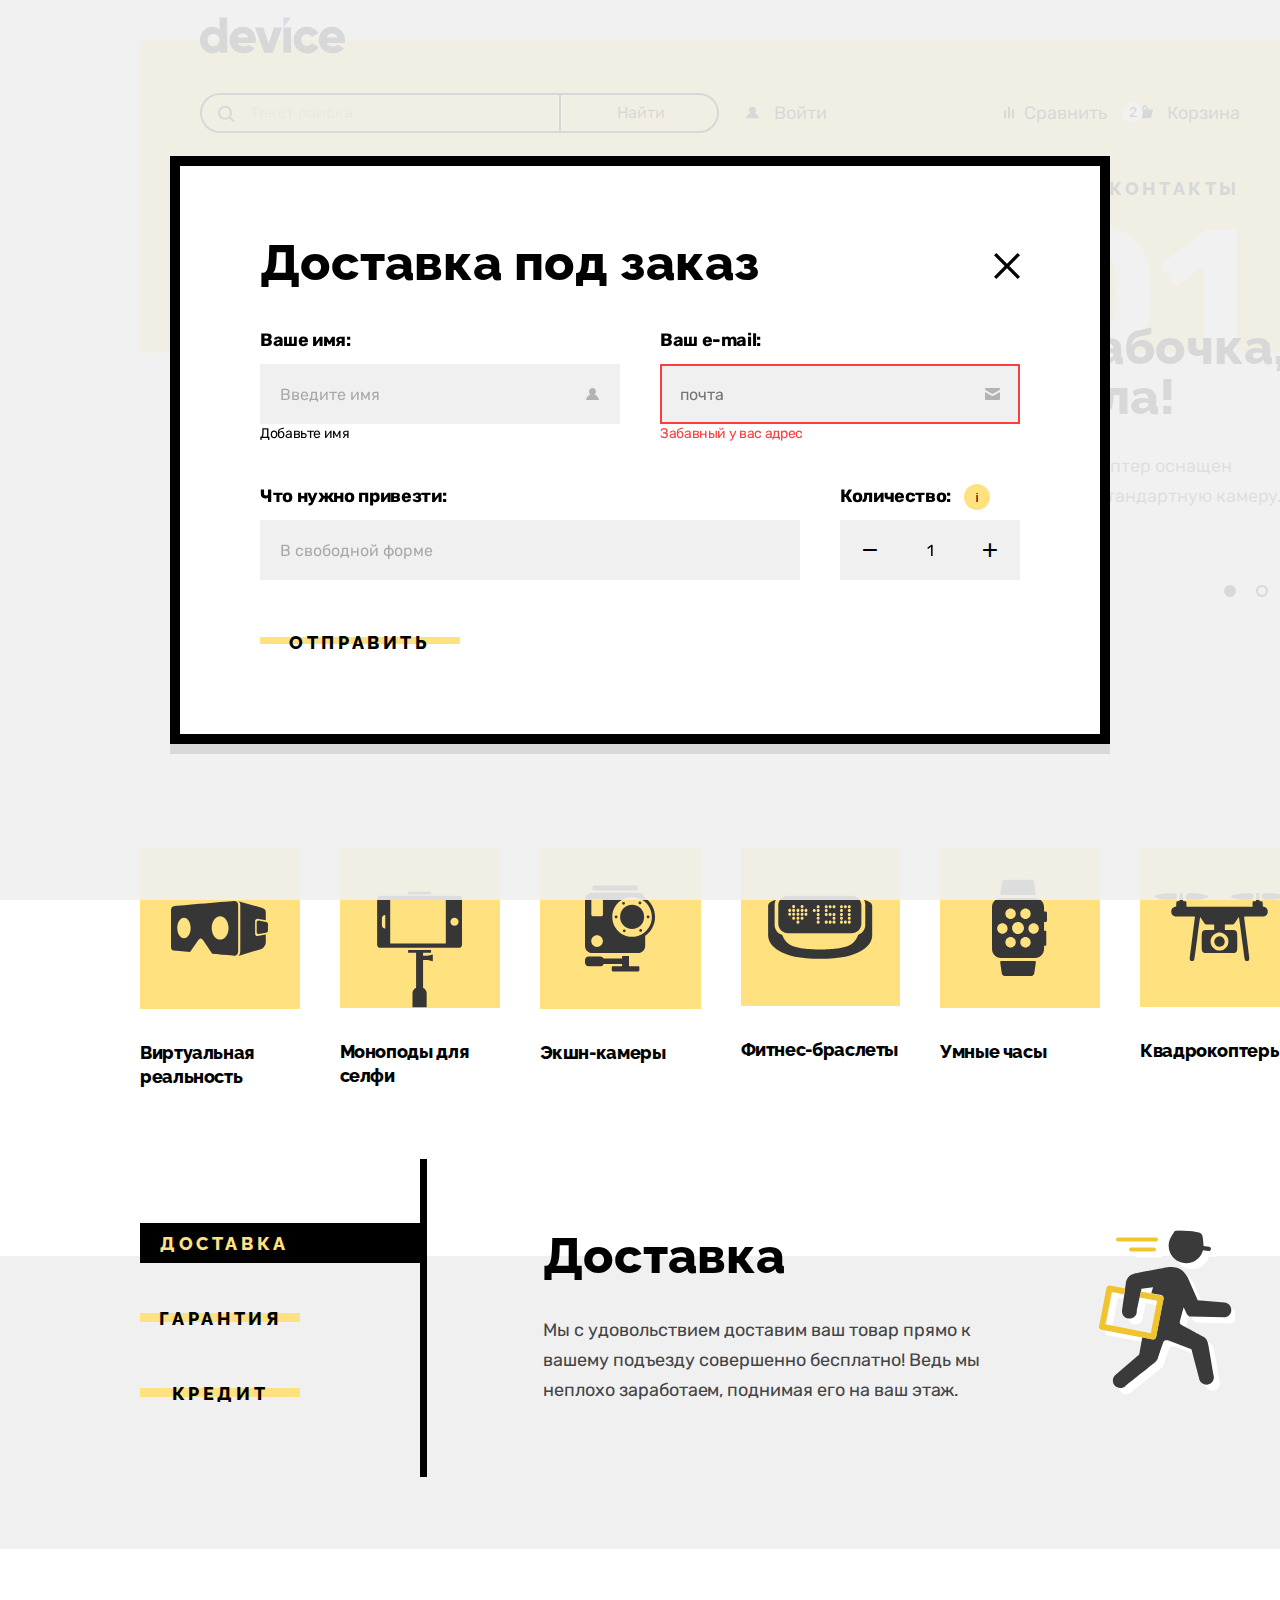
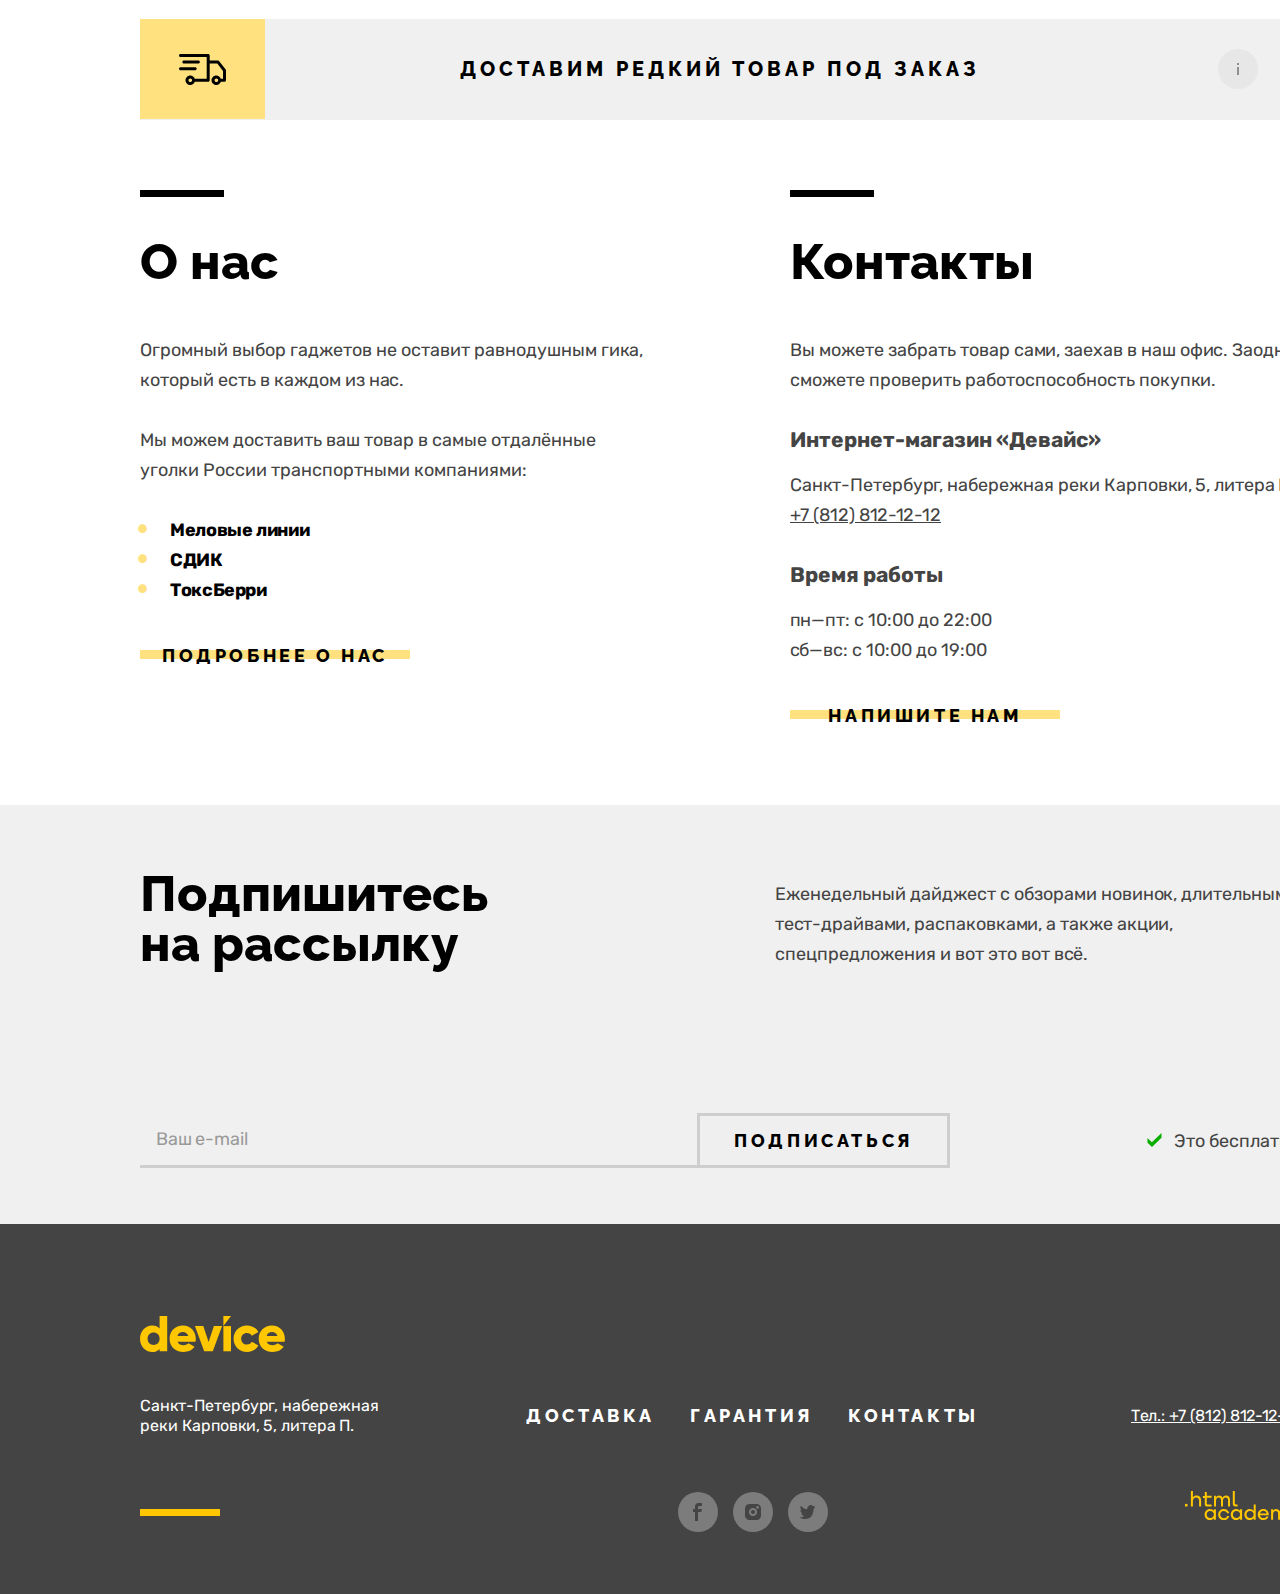
==== commit d9777aea: ":heavy_check_mark: Сборка #1" ====
--- a/1/index.html
+++ b/1/index.html
@@ -1,174 +1,199 @@
 <!DOCTYPE html>
 <html lang="ru">
-  <head>
-    <meta charset="utf-8">
-    <title>HTML Academy: Девайс</title>
-    <link href="./styles/style.css" rel="stylesheet">
-    <base href="https://htmlacademy-htmlcss.github.io/1923439-device-33/1/">
+<head>
+  <meta charset="utf-8">
+  <title>HTML Academy: Девайс</title>
+  <link href="./styles/style.css" rel="stylesheet">
+  <base href="https://htmlacademy-htmlcss.github.io/1923439-device-33/1/">
 </head>
-  <body>
-    <header class="page_header">
-      <div class="container">
-        <nav class="mane_navigation">
-          <a class="logo_link">
-          <svg class="logo_image" width="145" height="37" viewBox="0 0 145 37" fill="currentColor" xmlns="http://www.w3.org/2000/svg">
-            <path d="M27.2188 0.388916V35.6889H19.6135V33.2889C17.9124 35.1889 15.5107 36.3889 12.1084 36.3889C5.5038 36.3889 0 30.5889 0 23.0889C0 15.5889 5.5038 9.78892 12.1084 9.78892C15.5107 9.78892 18.0124 10.9889 19.6135 12.8889V0.388916H27.2188ZM19.6135 23.0889C19.6135 19.2889 17.1118 16.8889 13.6094 16.8889C10.107 16.8889 7.60524 19.2889 7.60524 23.0889C7.60524 26.8889 10.107 29.2889 13.6094 29.2889C17.1118 29.1889 19.6135 26.8889 19.6135 23.0889Z" fill="black"/>
-            <path d="M43.7298 29.5888C45.8313 29.5888 47.5325 28.7888 48.5332 27.6888L54.6374 31.1888C52.1356 34.5888 48.4331 36.3888 43.6298 36.3888C35.0238 36.3888 29.6201 30.5888 29.6201 23.0888C29.6201 15.5888 35.0238 9.78882 43.0294 9.78882C50.4345 9.78882 55.8382 15.4888 55.8382 23.0888C55.8382 24.1888 55.7381 25.1888 55.538 26.0888H37.6256C38.6263 28.6888 40.9279 29.5888 43.7298 29.5888ZM48.333 20.4888C47.5325 17.5888 45.2309 16.4888 42.9293 16.4888C40.0273 16.4888 38.126 17.8888 37.4255 20.4888H48.333Z" fill="black"/>
-            <path d="M82.1563 10.489L72.8499 35.689H64.2439L54.9375 10.489H63.3433L68.647 26.489L73.9506 10.489C73.9506 10.489 82.1563 10.489 82.1563 10.489Z" fill="black"/>
-            <path d="M83.458 10.489H91.0633V35.689H83.458V10.489Z" fill="black"/>
-            <path d="M93.665 23.0888C93.665 15.5888 99.369 9.78882 107.074 9.78882C111.978 9.78882 116.281 12.3888 118.482 16.2888L111.878 20.0888C110.977 18.2888 109.176 17.2888 106.974 17.2888C103.672 17.2888 101.27 19.6888 101.27 23.0888C101.27 26.5888 103.672 28.8888 106.974 28.8888C109.176 28.8888 111.077 27.7888 111.878 26.0888L118.482 29.8888C116.381 33.7888 112.078 36.3888 107.074 36.3888C99.369 36.3888 93.665 30.5888 93.665 23.0888Z" fill="black"/>
-            <path d="M132.892 29.5888C134.993 29.5888 136.695 28.7888 137.695 27.6888L143.799 31.1888C141.298 34.5888 137.595 36.3888 132.792 36.3888C124.186 36.3888 118.782 30.5888 118.782 23.0888C118.782 15.5888 124.286 9.78882 132.191 9.78882C139.597 9.78882 145 15.4888 145 23.0888C145 24.1888 144.9 25.1888 144.7 26.0888H126.788C127.788 28.6888 130.09 29.5888 132.892 29.5888ZM137.595 20.4888C136.795 17.5888 134.493 16.4888 132.191 16.4888C129.289 16.4888 127.388 17.8888 126.688 20.4888H137.595Z" fill="black"/>
-            <path d="M83.458 0.388916V10.4889L91.0633 0.388916H83.458Z" fill="#510094"/>
-            </svg>
+<body>
+  <header class="page_header">
+    <div class="container">
+      <nav class="mane_navigation">
+        <a class="logo_link">
+          <svg class="logo_image" width="145" height="37" viewBox="0 0 145 37" fill="currentColor"
+          xmlns="http://www.w3.org/2000/svg">
+          <path
+          d="M27.2188 0.388916V35.6889H19.6135V33.2889C17.9124 35.1889 15.5107 36.3889 12.1084 36.3889C5.5038 36.3889 0 30.5889 0 23.0889C0 15.5889 5.5038 9.78892 12.1084 9.78892C15.5107 9.78892 18.0124 10.9889 19.6135 12.8889V0.388916H27.2188ZM19.6135 23.0889C19.6135 19.2889 17.1118 16.8889 13.6094 16.8889C10.107 16.8889 7.60524 19.2889 7.60524 23.0889C7.60524 26.8889 10.107 29.2889 13.6094 29.2889C17.1118 29.1889 19.6135 26.8889 19.6135 23.0889Z"
+          fill="black" />
+          <path
+          d="M43.7298 29.5888C45.8313 29.5888 47.5325 28.7888 48.5332 27.6888L54.6374 31.1888C52.1356 34.5888 48.4331 36.3888 43.6298 36.3888C35.0238 36.3888 29.6201 30.5888 29.6201 23.0888C29.6201 15.5888 35.0238 9.78882 43.0294 9.78882C50.4345 9.78882 55.8382 15.4888 55.8382 23.0888C55.8382 24.1888 55.7381 25.1888 55.538 26.0888H37.6256C38.6263 28.6888 40.9279 29.5888 43.7298 29.5888ZM48.333 20.4888C47.5325 17.5888 45.2309 16.4888 42.9293 16.4888C40.0273 16.4888 38.126 17.8888 37.4255 20.4888H48.333Z"
+          fill="black" />
+          <path
+          d="M82.1563 10.489L72.8499 35.689H64.2439L54.9375 10.489H63.3433L68.647 26.489L73.9506 10.489C73.9506 10.489 82.1563 10.489 82.1563 10.489Z"
+          fill="black" />
+          <path d="M83.458 10.489H91.0633V35.689H83.458V10.489Z" fill="black" />
+          <path
+          d="M93.665 23.0888C93.665 15.5888 99.369 9.78882 107.074 9.78882C111.978 9.78882 116.281 12.3888 118.482 16.2888L111.878 20.0888C110.977 18.2888 109.176 17.2888 106.974 17.2888C103.672 17.2888 101.27 19.6888 101.27 23.0888C101.27 26.5888 103.672 28.8888 106.974 28.8888C109.176 28.8888 111.077 27.7888 111.878 26.0888L118.482 29.8888C116.381 33.7888 112.078 36.3888 107.074 36.3888C99.369 36.3888 93.665 30.5888 93.665 23.0888Z"
+          fill="black" />
+          <path
+          d="M132.892 29.5888C134.993 29.5888 136.695 28.7888 137.695 27.6888L143.799 31.1888C141.298 34.5888 137.595 36.3888 132.792 36.3888C124.186 36.3888 118.782 30.5888 118.782 23.0888C118.782 15.5888 124.286 9.78882 132.191 9.78882C139.597 9.78882 145 15.4888 145 23.0888C145 24.1888 144.9 25.1888 144.7 26.0888H126.788C127.788 28.6888 130.09 29.5888 132.892 29.5888ZM137.595 20.4888C136.795 17.5888 134.493 16.4888 132.191 16.4888C129.289 16.4888 127.388 17.8888 126.688 20.4888H137.595Z"
+          fill="black" />
+          <path d="M83.458 0.388916V10.4889L91.0633 0.388916H83.458Z" fill="#510094" />
+        </svg>
+      </a>
+      <ul class="navigation_list">
+        <li class="navigation_item">
+          <form class="search_form" action="#" method="get">
+            <input class="search_input" type="search" placeholder="Текст поиска">
+            <input class="search_submit" type="submit" value="Найти">
+          </form>
+        </li>
+        <li class="navigation_item">
+          <a class="navigation_link" href="#">
+            <svg class="navigation-icon" width="15" height="13" viewBox="0 0 15 13" fill="currentColor"
+            xmlns="http://www.w3.org/2000/svg">
+            <g clip-path="url(#clip0_18101_630)">
+              <path
+              d="M1 12.3889H14C13.8 9.78892 11.9 7.58892 9.3 6.88892C10.3 6.28892 11 5.18892 11 3.88892C11 1.98892 9.4 0.388916 7.5 0.388916C5.6 0.388916 4 1.98892 4 3.88892C4 5.18892 4.7 6.28892 5.7 6.88892C3.1 7.58892 1.2 9.78892 1 12.3889Z"
+              fill="black" />
+            </g>
+            <defs>
+              <clipPath id="clip0_18101_630">
+                <rect width="15" height="12" fill="white" transform="translate(0 0.388916)" />
+              </clipPath>
+            </defs>
+          </svg>
+          Войти
+        </a>
+      </li>
+      <li class="navigation_item">
+        <a class="navigation_link" href="#">
+          <svg class="navigation-icon" width="10" height="13" viewBox="0 0 10 13" fill="currentColor"
+          xmlns="http://www.w3.org/2000/svg">
+          <g clip-path="url(#clip0_18101_635)">
+            <path d="M6 0.388916H4V12.3889H6V0.388916Z" />
+            <path d="M2 4.38892H0V12.3889H2V4.38892Z" />
+            <path d="M10 3.38892H8V12.3889H10V3.38892Z" />
+          </g>
+          <defs>
+            <clipPath id="clip0_18101_635">
+              <rect width="10" height="12" fill="white" transform="translate(0 0.388916)" />
+            </clipPath>
+          </defs>
+        </svg>Сравнить
+      </a>
+    </li>
+    <li class="navigation_item navigation_item_basket">
+      <a class="navigation_link navigation_link_basket" href="#">
+        <svg class="navigation-icon" width="16" height="15" viewBox="0 0 16 15" fill="currenColor"
+        xmlns="http://www.w3.org/2000/svg">
+        <g clip-path="url(#clip0_18101_641)">
+          <path
+          d="M15.3 5.38892L11.8 5.58892L8.6 0.688916C8.5 0.488916 8.2 0.388916 8 0.388916C7.8 0.388916 7.5 0.488916 7.4 0.688916L4.2
+          5.58892H0.7C0.3 5.58892 0 5.88892 0 6.28892C0 6.38892 0 6.38892 0 6.48892L1.9 13.2889C2.1 13.9889 2.6 14.3889 3.3 14.3889H12.7C13.4 14.3889
+          13.9 13.9889 14.1 13.2889L16 6.38892C16 6.28892 16 6.28892 16 6.18892C16 5.78892 15.7 5.38892 15.3 5.38892ZM8 2.28892L10.2 5.48892H5.9L8 2.28892Z" />
+        </g>
+        <defs>
+          <clipPath id="clip0_18101_641">
+            <rect width="16" height="14" fill="white" transform="translate(0 0.388916)" />
+          </clipPath>
+        </defs>
+      </svg>
+      Корзина
+    </a>
+    <div class="popover_basket">
+      <ul class="basket_list">
+        <li class="basket_item">
+          <a class="basket_item_link" href="#">
+            <img class="basket_image" src="./images/png/product-1-small 5.png" width="39" height="43"
+            alt="селфипалка в карзине покупок">
+            <p class="basket_description">Любительская селфи-палка</p>
           </a>
-          <ul class="navigation_list">
-            <li class="navigation_item">
-              <form class="search_form" action="#" method="get">
-                <input class="search_input" type="search" placeholder="Текст поиска">
-                <input class="search_submit" type="submit" value="Найти">
-              </form>
-            </li>
-            <li class="navigation_item">
-              <a class="navigation_link" href="#">
-                <svg class="navigation-icon" width="15" height="13" viewBox="0 0 15 13" fill="currentColor" xmlns="http://www.w3.org/2000/svg">
-                <g clip-path="url(#clip0_18101_630)">
-                <path d="M1 12.3889H14C13.8 9.78892 11.9 7.58892 9.3 6.88892C10.3 6.28892 11 5.18892 11 3.88892C11 1.98892 9.4 0.388916 7.5 0.388916C5.6 0.388916 4 1.98892 4 3.88892C4 5.18892 4.7 6.28892 5.7 6.88892C3.1 7.58892 1.2 9.78892 1 12.3889Z" fill="black"/>
-                </g>
-                <defs>
-                <clipPath id="clip0_18101_630">
-                <rect width="15" height="12" fill="white" transform="translate(0 0.388916)"/>
-                </clipPath>
-                </defs>
+          <button class="button_delete" type="button"><span class="visually_hidden">удалить из
+            карзины</span></button>
+          </li>
+          <li class="basket_item">
+            <a class="basket_item_link" href="#">
+              <img class="basket_image" src="./images/png/product-2-small 5.png" width="39" height="43"
+              alt="селфипалка в карзине покупок">
+              <p class="basket_description">Профессиональная
+                селфи-палка</p>
+              </a>
+              <button class="button_delete" type="button"><span class="visually_hidden">удалить из
+                карзины</span></button>
+              </li>
+            </ul>
+            <p class="basket_price_wrapper">
+              <span class="basket_counter basket_counter_number">Товаров: 2</span>
+              <span class="basket_counter basket_counter_price">Сумма: 2000 ₽</span>
+            </p>
+            <a class="basket_open" href="#">Открыть корзину</a>
+          </div>
+        </li>
+      </ul>
+      <ul class="navigation_catalog_list">
+        <li class="navigation_catalog_item">
+          <a class="navigation_catalog_link navigation_catalog_link_popover" href="catalog.html">Каталог товаров</a>
+          <ul class="popover_catalog_list">
+            <ul class="popover_catalog_list_inside">
+              <li class="popover_catalog_item_inside">
+                <a class="popover_catalog_link" href="#">Виртуальная реальность</a>
+              </li>
+              <li class="popover_catalog_item_inside">
+                <a class="popover_catalog_link" href="#">Моноподы для cелфи</a>
+              </li>
+              <li class="popover_catalog_item_inside">
+                <a class="popover_catalog_link" href="#">Экшн-камеры</a>
+              </li>
+            </ul>
+            <ul class="popover_catalog_list_inside">
+              <li class="popover_catalog_item_inside">
+                <a class="popover_catalog_link" href="#">Фитнес-браслеты</a>
+              </li>
+              <li class="popover_catalog_item_inside">
+                <a class="popover_catalog_link" href="#">Умные часы</a>
+              </li>
+            </ul>
+            <ul class="popover_catalog_list_inside">
+              <li class="popover_catalog_item_inside">
+                <a class="popover_catalog_link" href="#">Квадрокоптеры</a>
+              </li>
+            </ul>
+          </ul>
+        </li>
+        <li class="navigation_catalog_item">
+          <a class="navigation_catalog_link" href="#">Доставка</a>
+        </li>
+        <li class="navigation_catalog_item">
+          <a class="navigation_catalog_link" href="#">Гарантия</a>
+        </li>
+        <li class="navigation_catalog_item">
+            <a class="navigation_catalog_link" href="#">Контакты</a>
+          </li>
+        </ul>
+      </nav>
+    </div>
+  </header>
+  <main class="page_main">
+    <div class="container">
+      <section class="slider">
+        <h1 class="visually_hidden">Интернет-магазин Device</h1>
+        <ol class="slider_list">
+          <li class="slider_item slider_current">
+            <div class="image-wrapper">
+              <img class="slider_img" src="./images/png/slider-1.png" width="560" height="560" alt="крутой квадракотер">
+              <div class="button-wrapper">
+                <button class="slider_button slider_button_previos">
+                  <svg class="slider_button_img" width="20" height="60" viewBox="0 0 20 60" fill="currentColor"
+                  xmlns="http://www.w3.org/2000/svg">
+                  <path d="M20 60H16.5L0 30L16.5 0H20L3.8 30L20 60Z" />
                 </svg>
-                Войти
-              </a>
-            </li>
-            <li class="navigation_item">
-              <a class="navigation_link" href="#">
-                <svg class="navigation-icon" width="10" height="13" viewBox="0 0 10 13" fill="currentColor" xmlns="http://www.w3.org/2000/svg">
-                <g clip-path="url(#clip0_18101_635)">
-                <path d="M6 0.388916H4V12.3889H6V0.388916Z"/>
-                <path d="M2 4.38892H0V12.3889H2V4.38892Z"/>
-                <path d="M10 3.38892H8V12.3889H10V3.38892Z"/>
-                </g>
-                <defs>
-                <clipPath id="clip0_18101_635">
-                <rect width="10" height="12" fill="white" transform="translate(0 0.388916)"/>
-                </clipPath>
-                </defs>
-                </svg>Сравнить
-              </a>
-            </li>
-            <li class="navigation_item navigation_item_basket">
-              <a class="navigation_link navigation_link_basket" href="#">
-                <svg class="navigation-icon" width="16" height="15" viewBox="0 0 16 15" fill="currenColor" xmlns="http://www.w3.org/2000/svg">
-                  <g clip-path="url(#clip0_18101_641)">
-                  <path d="M15.3 5.38892L11.8 5.58892L8.6 0.688916C8.5 0.488916 8.2 0.388916 8 0.388916C7.8 0.388916 7.5 0.488916 7.4 0.688916L4.2
-                  5.58892H0.7C0.3 5.58892 0 5.88892 0 6.28892C0 6.38892 0 6.38892 0 6.48892L1.9 13.2889C2.1 13.9889 2.6 14.3889 3.3 14.3889H12.7C13.4 14.3889
-                  13.9 13.9889 14.1 13.2889L16 6.38892C16 6.28892 16 6.28892 16 6.18892C16 5.78892 15.7 5.38892 15.3 5.38892ZM8 2.28892L10.2 5.48892H5.9L8 2.28892Z"/>
-                  </g>
-                  <defs>
-                  <clipPath id="clip0_18101_641">
-                  <rect width="16" height="14" fill="white" transform="translate(0 0.388916)"/>
-                  </clipPath>
-                  </defs>
-                  </svg>
-                Корзина
-              </a>
-              <div class="popover_basket">
-                <ul class="basket_list">
-                  <li class="basket_item">
-                    <a class="basket_item_link" href="#">
-                      <img class="basket_image" src="./images/png/product-1-small 5.png" width="39" height="43" alt="селфипалка в карзине покупок">
-                      <p class="basket_description">Любительская селфи-палка</p>
-                    </a>
-                    <button class="button_delete" type="button"><span class="visually_hidden">удалить из карзины</span></button>
-                  </li>
-                  <li class="basket_item">
-                    <a class="basket_item_link" href="#">
-                    <img class="basket_image" src="./images/png/product-2-small 5.png" width="39" height="43" alt="селфипалка в карзине покупок">
-                    <p class="basket_description">Профессиональная
-                      селфи-палка</p>
-                    </a>
-                    <button class="button_delete" type="button"><span class="visually_hidden">удалить из карзины</span></button>
-                  </li>
-                </ul>
-                <p class="basket_price_wrapper">
-                  <span class="basket_counter basket_counter_number">Товаров: 2</span>
-                  <span class="basket_counter basket_counter_price">Сумма: 2000 ₽</span>
-                </p>
-                <a class="basket_open" href="#">Открыть корзину</a>
-              </div>
-            </li>
-          </ul>
-          <ul class="navigation_catalog_list">
-            <li class="navigation_catalog_item">
-              <a class="navigation_catalog_link navigation_catalog_link_popover" href="catalog.html">Каталог товаров</a>
-              <ul class="popover_catalog_list">
-                <ul class="popover_catalog_list_inside">
-                  <li class="popover_catalog_item_inside">
-                    <a class="popover_catalog_link" href="#">Виртуальная реальность</a>
-                  </li>
-                  <li class="popover_catalog_item_inside">
-                    <a class="popover_catalog_link" href="#">Моноподы для cелфи</a>
-                  </li>
-                  <li class="popover_catalog_item_inside">
-                    <a class="popover_catalog_link" href="#">Экшн-камеры</a>
-                  </li>
-                </ul>
-                <ul class="popover_catalog_list_inside">
-                  <li class="popover_catalog_item_inside">
-                    <a class="popover_catalog_link" href="#">Фитнес-браслеты</a>
-                  </li>
-                  <li class="popover_catalog_item_inside">
-                    <a class="popover_catalog_link" href="#">Умные часы</a>
-                  </li>
-                </ul>
-                <ul class="popover_catalog_list_inside">
-                  <li class="popover_catalog_item_inside">
-                    <a class="popover_catalog_link" href="#">Квадрокоптеры</a>
-                  </li>
-                </ul>
-              </ul>
-            </li>
-            <li class="navigation_catalog_item">
-              <a class="navigation_catalog_link" href="#">Доставка</a>
-            </li>
-            <li class="navigation_catalog_item">
-              <a class="navigation_catalog_link" href="#">Гарантия</a>
-            </li>
-            <li class="navigation_catalog_item">
-              <a class="navigation_catalog_link" href="#">Контакты</a>
-            </li>
-          </ul>
-        </nav>
-      </div>
-    </header>
-    <main class="page_main">
-      <div class="container">
-        <section class="slider">
-          <h1 class="visually_hidden">Интернет-магазин Device</h1>
-          <ol class="slider_list">
-            <li class="slider_item slider_current">
-              <div class="image-wrapper">
-                <img class="slider_img" src="./images/png/slider-1.png" width="560" height="560" alt="крутой квадракотер">
-                <div class="button-wrapper">
-                  <button class="slider_button slider_button_previos">
-                    <svg class="slider_button_img" width="20" height="60" viewBox="0 0 20 60" fill="currentColor" xmlns="http://www.w3.org/2000/svg">
-                      <path d="M20 60H16.5L0 30L16.5 0H20L3.8 30L20 60Z"/>
-                      </svg>
-                  </button>
-                  <button class="slider_button slider_button_next">
-                    <svg class="slider_button_img" width="20" height="60" viewBox="0 0 20 60" fill="none" xmlns="http://www.w3.org/2000/svg">
-                      <path d="M-5.24537e-06 1.74846e-06L3.49999 1.44248e-06L20 30L3.5 60L0 60L16.2 30L-5.24537e-06 1.74846e-06Z" fill="black"/>
-                      </svg>
-                  </button>
-                </div>
-              </div>
-              <div class="slider_description_wrapper">
-                  <span class="slider-number">01</span>
-                  <h3 class="slider_title">Порхает как бабочка,
-                  жалит как пчела!</h3>
+              </button>
+              <button class="slider_button slider_button_next">
+                <svg class="slider_button_img" width="20" height="60" viewBox="0 0 20 60" fill="none"
+                xmlns="http://www.w3.org/2000/svg">
+                <path
+                d="M-5.24537e-06 1.74846e-06L3.49999 1.44248e-06L20 30L3.5 60L0 60L16.2 30L-5.24537e-06 1.74846e-06Z"
+                fill="black" />
+              </svg>
+            </button>
+          </div>
+        </div>
+            <div class="slider_description_wrapper">
+              <span class="slider-number">01</span>
+              <h3 class="slider_title">Порхает как бабочка,
+                жалит как пчела!</h3>
                 <p class="slider_description">Этот обычный, на первый взгляд, квадрокоптер оснащен мощным лазером,
                   замаскированным под стандартную камеру.
                 </p>
@@ -205,190 +230,203 @@
                 <img class="slider_img" src="./images/png/slider-2.png" width="560" height="560" alt="крутые смарт часы">
                 <div class="button-wrapper">
                   <button class="slider_button slider_button_previos">
-                    <svg class="slider_button_img" width="20" height="60" viewBox="0 0 20 60" fill="currentColor" xmlns="http://www.w3.org/2000/svg">
-                      <path d="M20 60H16.5L0 30L16.5 0H20L3.8 30L20 60Z"/>
-                      </svg>
-                  </button>
-                  <button class="slider_button slider_button_next">
-                    <svg class="slider_button_img" width="20" height="60" viewBox="0 0 20 60" fill="none" xmlns="http://www.w3.org/2000/svg">
-                      <path d="M-5.24537e-06 1.74846e-06L3.49999 1.44248e-06L20 30L3.5 60L0 60L16.2 30L-5.24537e-06 1.74846e-06Z" fill="black"/>
-                      </svg>
-                  </button>
+                    <svg class="slider_button_img" width="20" height="60" viewBox="0 0 20 60" fill="currentColor"
+                    xmlns="http://www.w3.org/2000/svg">
+                    <path d="M20 60H16.5L0 30L16.5 0H20L3.8 30L20 60Z" />
+                  </svg>
+                </button>
+                <button class="slider_button slider_button_next">
+                  <svg class="slider_button_img" width="20" height="60" viewBox="0 0 20 60" fill="none"
+                  xmlns="http://www.w3.org/2000/svg">
+                  <path
+                  d="M-5.24537e-06 1.74846e-06L3.49999 1.44248e-06L20 30L3.5 60L0 60L16.2 30L-5.24537e-06 1.74846e-06Z"
+                  fill="black" />
+                </svg>
+              </button>
+            </div>
+          </div>
+          <div class="slider_description_wrapper">
+            <span class="slider-number">02</span>
+            <h3 class="slider_title">Худеем
+              правильно!</h3>
+              <p class="slider_description">Мотивирующие фитнес-браслеты помогут найти в себе силы
+                не пропускать занятия и соблюдать диету.
+              </p>
+              <div class="slider_indicators_wrapper">
+                <div class="slider_link_wrapper">
+                  <a class="slider_link" href="#">Подробнее</a>
                 </div>
+                <ol class="slider_indicators_list">
+                  <li class="slider_indicators_item ">
+                    <a class="slider_indicators_link slider_1 slider_indicators_link_current" href="#"></a>
+                  </li>
+                  <li class="slider_indicators_item">
+                    <a class="slider_indicators_link slider_2" href="#"></a>
+                  </li>
+                  <li class="slider_indicators_item">
+                    <a class="slider_indicators_link" href="#"></a>
+                  </li>
+                </ol>
               </div>
-              <div class="slider_description_wrapper">
-                  <span class="slider-number">02</span>
-                  <h3 class="slider_title">Худеем
-                    правильно!</h3>
-                <p class="slider_description">Мотивирующие фитнес-браслеты помогут найти в себе силы
-                  не пропускать занятия и соблюдать диету.
-                </p>
-                <div class="slider_indicators_wrapper">
-                  <div class="slider_link_wrapper">
-                    <a class="slider_link" href="#">Подробнее</a>
-                  </div>
-                  <ol class="slider_indicators_list">
-                    <li class="slider_indicators_item ">
-                      <a class="slider_indicators_link slider_1 slider_indicators_link_current" href="#"></a>
-                    </li>
-                    <li class="slider_indicators_item">
-                      <a class="slider_indicators_link slider_2" href="#"></a>
-                    </li>
-                    <li class="slider_indicators_item">
-                      <a class="slider_indicators_link" href="#"></a>
-                    </li>
-                  </ol>
-                </div>
-                <div class="slider_dl_wrapper">
-                  <dl class="slider_dl">
-                    <dd class="slider_dd">Без подзарядки</dd>
-                    <dt class="slider_dt">48 часов</dt>
-                  </dl>
-                </div>
+              <div class="slider_dl_wrapper">
+                <dl class="slider_dl">
+                  <dd class="slider_dd">Без подзарядки</dd>
+                  <dt class="slider_dt">48 часов</dt>
+                </dl>
               </div>
-            </li>
-            <li class="slider_item slider_previus">
-              <div class="image-wrapper">
-                <img class="slider_img" src="./images/png/slider-3.png" width="560" height="560" alt="крутые селфи-палки">
-                <div class="button-wrapper">
-                  <button class="slider_button slider_button_previos">
-                    <svg class="slider_button_img" width="20" height="60" viewBox="0 0 20 60" fill="currentColor" xmlns="http://www.w3.org/2000/svg">
-                      <path d="M20 60H16.5L0 30L16.5 0H20L3.8 30L20 60Z"/>
-                      </svg>
-                  </button>
-                  <button class="slider_button slider_button_next">
-                    <svg class="slider_button_img" width="20" height="60" viewBox="0 0 20 60" fill="none" xmlns="http://www.w3.org/2000/svg">
-                      <path d="M-5.24537e-06 1.74846e-06L3.49999 1.44248e-06L20 30L3.5 60L0 60L16.2 30L-5.24537e-06 1.74846e-06Z" fill="black"/>
-                      </svg>
-                  </button>
-                </div>
+            </div>
+          </li>
+          <li class="slider_item slider_previus">
+            <div class="image-wrapper">
+              <img class="slider_img" src="./images/png/slider-3.png" width="560" height="560" alt="крутые селфи-палки">
+              <div class="button-wrapper">
+                <button class="slider_button slider_button_previos">
+                  <svg class="slider_button_img" width="20" height="60" viewBox="0 0 20 60" fill="currentColor"
+                  xmlns="http://www.w3.org/2000/svg">
+                  <path d="M20 60H16.5L0 30L16.5 0H20L3.8 30L20 60Z" />
+                </svg>
+              </button>
+              <button class="slider_button slider_button_next">
+                <svg class="slider_button_img" width="20" height="60" viewBox="0 0 20 60" fill="none"
+                xmlns="http://www.w3.org/2000/svg">
+                <path
+                d="M-5.24537e-06 1.74846e-06L3.49999 1.44248e-06L20 30L3.5 60L0 60L16.2 30L-5.24537e-06 1.74846e-06Z"
+                fill="black" />
+              </svg>
+            </button>
+          </div>
+        </div>
+        <div class="slider_description_wrapper">
+          <span class="slider-number">03</span>
+          <h3 class="slider_title">Делай селфи,
+            как Бен Стиллер! </h3>
+            <p class="slider_description">Самая длинная палка для селфи доступна в нашем магазине.
+              Восемь (Восемь, Карл!) метров длиной и весом всего 5 кг.
+            </p>
+            <div class="slider_indicators_wrapper">
+              <div class="slider_link_wrapper">
+                <a class="slider_link" href="#">Подробнее</a>
               </div>
-              <div class="slider_description_wrapper">
-                  <span class="slider-number">03</span>
-                  <h3 class="slider_title">Делай селфи,
-                    как Бен Стиллер! </h3>
-                <p class="slider_description">Самая длинная палка для селфи доступна в нашем магазине.
-                  Восемь (Восемь, Карл!) метров длиной и весом всего 5 кг.
-
-                </p>
-                <div class="slider_indicators_wrapper">
-                  <div class="slider_link_wrapper">
-                    <a class="slider_link" href="#">Подробнее</a>
-                  </div>
-                  <ol class="slider_indicators_list">
-                    <li class="slider_indicators_item ">
-                      <a class="slider_indicators_link slider_1 slider_indicators_link_current" href="#"></a>
-                    </li>
-                    <li class="slider_indicators_item">
-                      <a class="slider_indicators_link slider_2" href="#"></a>
-                    </li>
-                    <li class="slider_indicators_item">
-                      <a class="slider_indicators_link" href="#"></a>
-                    </li>
-                  </ol>
-                </div>
-                <div class="slider_dl_wrapper">
-                  <dl class="slider_dl">
-                    <dd class="slider_dd">Длина палки</dd>
-                    <dt class="slider_dt">8,5 м</dt>
-                  </dl>
-                  <dl class="slider_dl">
-                    <dd class="slider_dd">Вес палки</dd>
-                    <dt class="slider_dt">5 кг</dt>
-                  </dl>
-                  <dl class="slider_dl">
-                    <dd class="slider_dd">Материал</dd>
-                    <dt class="slider_dt">Карбон</dt>
-                  </dl>
-                </div>
-              </div>
-            </li>
-          </ol>
-        </section>
-        <section class="catalog_categories">
-          <ul class="catalog_categories_list">
-            <li class="catalog_categories_item">
-              <a class="catalog_categories_link catalog_categories_link_virtual" href="#">
-                <img class="catalog_categories_img" src="./images/svg/virtual_icon.svg" width="97" height="55" alt="очки виртуальной реальности">
-              </a>
-              <p class="catalog_categories_description">Виртуальная
-                реальность</p>
-            </li>
-            <li class="catalog_categories_item">
-              <a class="catalog_categories_link catalog_categories_link_selfi" href="#">
-                <img class="catalog_categories_img virtual-img" src="./images/svg/selfi-icon.svg" width="86" height="117" alt="очки виртуальной реальности">
-              </a>
-              <p class="catalog_categories_description">Моноподы
-                для селфи</p>
+              <ol class="slider_indicators_list">
+                <li class="slider_indicators_item ">
+                  <a class="slider_indicators_link slider_1 slider_indicators_link_current" href="#"></a>
+                </li>
+                <li class="slider_indicators_item">
+                  <a class="slider_indicators_link slider_2" href="#"></a>
+                </li>
+                <li class="slider_indicators_item">
+                  <a class="slider_indicators_link" href="#"></a>
+                </li>
+              </ol>
+            </div>
+            <div class="slider_dl_wrapper">
+              <dl class="slider_dl">
+                <dd class="slider_dd">Длина палки</dd>
+                <dt class="slider_dt">8,5 м</dt>
+              </dl>
+              <dl class="slider_dl">
+                <dd class="slider_dd">Вес палки</dd>
+                <dt class="slider_dt">5 кг</dt>
+              </dl>
+              <dl class="slider_dl">
+                <dd class="slider_dd">Материал</dd>
+                <dt class="slider_dt">Карбон</dt>
+              </dl>
+            </div>
+          </div>
+        </li>
+      </ol>
+    </section>
+    <section class="catalog_categories">
+      <ul class="catalog_categories_list">
+        <li class="catalog_categories_item">
+          <a class="catalog_categories_link catalog_categories_link_virtual" href="#">
+            <img class="catalog_categories_img" src="./images/svg/virtual_icon.svg" width="97" height="55"
+            alt="очки виртуальной реальности">
+          </a>
+          <p class="catalog_categories_description">Виртуальная
+            реальность</p>
+          </li>
+          <li class="catalog_categories_item">
+            <a class="catalog_categories_link catalog_categories_link_selfi" href="#">
+              <img class="catalog_categories_img virtual-img" src="./images/svg/selfi-icon.svg" width="86" height="117"
+              alt="очки виртуальной реальности">
+            </a>
+            <p class="catalog_categories_description">Моноподы
+              для селфи</p>
             </li>
             <li class="catalog_categories_item">
               <a class="catalog_categories_link catalog_categories_link_camera" href="#">
-                <img class="catalog_categories_img virtual-img" src="./images/svg/camera-icon.svg" width="71" height="87" alt="очки виртуальной реальности">
+                <img class="catalog_categories_img virtual-img" src="./images/svg/camera-icon.svg" width="71" height="87"
+                alt="очки виртуальной реальности">
               </a>
               <p class="catalog_categories_description">Экшн-камеры</p>
             </li>
             <li class="catalog_categories_item">
               <a class="catalog_categories_link catalog_categories_link_fitness" href="#">
-                <img class="catalog_categories_img virtual-img" src="./images/svg/fitness_icon.svg" width="107" height="64" alt="очки виртуальной реальности">
+                <img class="catalog_categories_img virtual-img" src="./images/svg/fitness_icon.svg" width="107"
+                height="64" alt="очки виртуальной реальности">
               </a>
               <p class="catalog_categories_description">Фитнес-браслеты</p>
             </li>
             <li class="catalog_categories_item">
               <a class="catalog_categories_link catalog_categories_link_smart" href="#">
-                <img class="catalog_categories_img virtual-img" src="./images/svg/smart_icon.svg" width="56" height="98" alt="очки виртуальной реальности">
+                <img class="catalog_categories_img virtual-img" src="./images/svg/smart_icon.svg" width="56" height="98"
+                alt="очки виртуальной реальности">
               </a>
               <p class="catalog_categories_description">Умные часы</p>
             </li>
             <li class="catalog_categories_item">
               <a class="catalog_categories_link catalog_categories_link_quadro" href="#">
-                <img class="catalog_categories_img virtual-img" src="./images/svg/quadro_icon.svg" width="132" height="69" alt="очки виртуальной реальности">
+                <img class="catalog_categories_img virtual-img" src="./images/svg/quadro_icon.svg" width="132" height="69"
+                alt="очки виртуальной реальности">
               </a>
               <p class="catalog_categories_description">Квадрокоптеры</p>
             </li>
           </ul>
         </section>
       </div>
-        <section class="delivery">
-          <div class="container">
-            <div class="delivery_wrapper">
-              <ul class="delivery_list">
-                <li class="delivery_item">
-                  <a class="delivery_link delivery_link_current" href="#">
-                    Доставка
-                  </a>
-                </li>
-                <li class="delivery_item">
-                  <a class="delivery_link" href="#">
-                    Гарантия
-                  </a>
-                </li>
-                <li class="delivery_item">
-                  <a class="delivery_link" href="#">
-                    Кредит
-                  </a>
-                </li>
-              </ul>
-                <div class="delivery_description_wrapper delivery_card  delivery_description_current">
-                  <h2 class="delivery_title">Доставка</h2>
-                  <p class="delivery_description">Мы с удовольствием доставим ваш товар прямо
-                  к вашему подъезду совершенно бесплатно! Ведь
-                  мы неплохо заработаем, поднимая его на ваш этаж.
-                  </p>
-                </div>
-                <div class="delivery_description_wrapper garanty_card  delivery_description_none">
-                  <h2 class="delivery_title">Гарантия</h2>
-                  <p class="delivery_description">Если из-за возгорания купленного у нас товара у вас
-                    сгорит дом — не переживайте, мы выдадим вам новый.
-                    Товар, не дом, конечно же.
-                  </p>
-                </div>
-                <div class="delivery_description_wrapper credit_card  delivery_description_none">
-                  <h2 class="delivery_title">Кредит</h2>
-                  <p class="delivery_description">Залезть в долговую яму стало проще! Кредитные
-                    консультанты подберут для вас наиболее выгодные условия кредита. Выгодные для банка, разумеется.
-                  </p>
-                </div>
-            </div>
+      <section class="delivery">
+        <div class="container">
+          <div class="delivery_wrapper">
+            <ul class="delivery_list">
+              <li class="delivery_item">
+                <a class="delivery_link delivery_link_current" href="#">
+                  Доставка
+                </a>
+              </li>
+              <li class="delivery_item">
+                <a class="delivery_link" href="#">
+                  Гарантия
+                </a>
+              </li>
+              <li class="delivery_item">
+                <a class="delivery_link" href="#">
+                  Кредит
+                </a>
+              </li>
+            </ul>
+            <div class="delivery_description_wrapper delivery_card  delivery_description_current">
+              <h2 class="delivery_title">Доставка</h2>
+              <p class="delivery_description">Мы с удовольствием доставим ваш товар прямо
+                к вашему подъезду совершенно бесплатно! Ведь
+                мы неплохо заработаем, поднимая его на ваш этаж.
+              </p>
+            </div>
+            <div class="delivery_description_wrapper garanty_card  delivery_description_none">
+              <h2 class="delivery_title">Гарантия</h2>
+              <p class="delivery_description">Если из-за возгорания купленного у нас товара у вас
+                сгорит дом — не переживайте, мы выдадим вам новый.
+                Товар, не дом, конечно же.
+              </p>
+            </div>
+            <div class="delivery_description_wrapper credit_card  delivery_description_none">
+              <h2 class="delivery_title">Кредит</h2>
+              <p class="delivery_description">Залезть в долговую яму стало проще! Кредитные
+                консультанты подберут для вас наиболее выгодные условия кредита. Выгодные для банка, разумеется.
+              </p>
+            </div>
+          </div>
         </section>
         <div class="container">
           <article class="delivery_article">
@@ -401,191 +439,220 @@
           <div class="about_us_column">
             <div class="decor_wrapper"></div>
             <h2 class="about_us_title">О нас</h2>
-            <p class="about_us_description">Огромный выбор гаджетов не оставит равнодушным гика, который есть в каждом из нас.</p>
-            <p class="about_us_description">Мы можем доставить ваш товар в самые отдалённые уголки России транспортными компаниями:</p>
-            <ul class="about_us_list">
-              <li class="about_us_item"><span class="about_us_list_style">Меловые линии</span></li>
-              <li class="about_us_item"><span class="about_us_list_style">СДИК</span></li>
-              <li class="about_us_item"><span class="about_us_list_style">ТоксБерри</span></li>
-            </ul>
-            <a class="about_us_link" href="#">Подробнее о нас</a>
-          </div>
-          <div class="about_us_column">
-          <div class="decor_wrapper"></div>
-          <h2 class="about_us_title">Контакты</h2>
-          <p class="about_us_description">Вы можете забрать товар сами, заехав в наш офис.
-            Заодно сможете проверить работоспособность покупки. </p>
-            <h3 class="contacts_title">Интернет-магазин «Девайс»</h3>
-          <p class="about_us_description">Санкт-Петербург, набережная реки Карповки, 5, литера П.
-            <a class="contacts_tel_link" href="tel:78128121212">+7 (812) 812-12-12</a>
-          </p>
-          <h3 class="contacts_title">Время работы</h3>
-          <p class="work_time_description">пн—пт: с 10:00 до 22:00</p>
-          <p class="work_time_description">сб—вс: с 10:00 до 19:00</p>
-          <a class="about_us_link" href="#">Напишите нам</a>
-        </div>
-        </section>
-        </div>
-        <section class="subscribe">
-          <div class="container">
-            <div class="subscribe_description_wrapper">
-              <h2 class="subscribe_title">Подпишитесь
-                на рассылку</h2>
-              <p class="subscribe_description">Еженедельный дайджест с обзорами новинок,
-                длительными тест-драйвами, распаковками, а также акции, спецпредложения и вот это вот всё.
-              </p>
-            </div>
-            <div class="form_and_notation_wrapper">
-              <form class="subscribe_form" action="#" method="get" name="subscribe_form">
-                <label class="subscribe_input_label"><span class="visually_hidden">Введите адресс электронной почты</span>
-                  <input class="subscribe_input" type="email" name="email" placeholder="Ваш e-mail">
-                </label>
-                <label class="subscribe_input_label"><span class="visually_hidden">Дайте согласие на подписку</span>
-                  <input class="subscribe_submit" type="submit" name="submit" value="Подписаться">
-                </label>
-              </form>
-              <span class="subscribe_notation">Это бесплатно</span>
-            </div>
-          </div>
-        </section>
-      </main>
-      <footer class="page_footer">
-        <div class="container">
-          <a class="logo_yellow_link">
-            <svg width="145" height="36" viewBox="0 0 145 36" fill="none" xmlns="http://www.w3.org/2000/svg">
-              <path d="M27.2 0V35.3H19.6V32.9C17.9 34.8 15.5 36 12.1 36C5.5 36 0 30.2 0 22.7C0 15.2 5.5 9.4 12.1 9.4C15.5 9.4 18 10.6 19.6 12.5V0H27.2ZM19.6 22.7C19.6 18.9 17.1 16.5 13.6 16.5C10.1 16.5 7.6 18.9 7.6 22.7C7.6 26.5 10.1 28.9 13.6 28.9C17.1 28.8 19.6 26.5 19.6 22.7Z" fill="#FFC700"/>
-              <path d="M43.7 29.1999C45.8 29.1999 47.5 28.3999 48.5 27.2999L54.6 30.7999C52.1 34.1999 48.4 35.9999 43.6 35.9999C35 35.9999 29.6 30.1999 29.6 22.6999C29.6 15.1999 35 9.3999 43 9.3999C50.4 9.3999 55.8 15.0999 55.8 22.6999C55.8 23.7999 55.7 24.7999 55.5 25.6999H37.6C38.6 28.2999 40.9 29.1999 43.7 29.1999ZM48.3 20.0999C47.5 17.1999 45.2 16.0999 42.9 16.0999C40 16.0999 38.1 17.4999 37.4 20.0999H48.3Z" fill="#FFC700"/>
-              <path d="M82.1 10.1001L72.8 35.3001H64.2L54.9 10.1001H63.3L68.6 26.1001L73.9 10.1001C73.9 10.1001 82.1 10.1001 82.1 10.1001Z" fill="#FFC700"/>
-              <path d="M83.4 10.1001H91V35.3001H83.4V10.1001Z" fill="#FFC700"/>
-              <path d="M93.6 22.6999C93.6 15.1999 99.3 9.3999 107 9.3999C111.9 9.3999 116.2 11.9999 118.4 15.8999L111.8 19.6999C110.9 17.8999 109.1 16.8999 106.9 16.8999C103.6 16.8999 101.2 19.2999 101.2 22.6999C101.2 26.1999 103.6 28.4999 106.9 28.4999C109.1 28.4999 111 27.3999 111.8 25.6999L118.4 29.4999C116.3 33.3999 112 35.9999 107 35.9999C99.3 35.9999 93.6 30.1999 93.6 22.6999Z" fill="#FFC700"/>
-              <path d="M132.8 29.1999C134.9 29.1999 136.6 28.3999 137.6 27.2999L143.7 30.7999C141.2 34.1999 137.5 35.9999 132.7 35.9999C124.1 35.9999 118.7 30.1999 118.7 22.6999C118.7 15.1999 124.2 9.3999 132.1 9.3999C139.5 9.3999 144.9 15.0999 144.9 22.6999C144.9 23.7999 144.8 24.7999 144.6 25.6999H126.7C127.7 28.2999 130 29.1999 132.8 29.1999ZM137.5 20.0999C136.7 17.1999 134.4 16.0999 132.1 16.0999C129.2 16.0999 127.3 17.4999 126.6 20.0999H137.5Z" fill="#FFC700"/>
-              <path d="M83.4 0V10.1L91 0H83.4Z" fill="#FFC700"/>
-              </svg>
-          </a>
-          <div class="footer_grid_wrapper">
-            <p class="footer_description">Санкт-Петербург, набережная
-              реки Карповки, 5, литера П.
-            </p>
-            <ul class="footer_services_list">
-              <li class="footer_services_item">
-                <a class="footer_services_link" href="#">Доставка</a>
-              </li>
-              <li class="footer_services_item">
-                <a class="footer_services_link" href="#">Гарантия</a>
-              </li>
-              <li class="footer_services_item">
-                <a class="footer_services_link" href="#">Контакты</a>
-              </li>
-            </ul>
-            <a class="footer_tel" href="tel:+78128121212">Тел.: +7 (812) 812-12-12</a>
-            <div class="footer_decor_line"></div>
-            <ul class="foote_social_list">
-              <li class="footer_social_item">
-                <a class="footer_social_link" href="#">
-                  <span class="visually_hidden">Фейсбук</span>
-                  <svg width="9" height="18" viewBox="0 0 9 18" fill="currentColor" xmlns="http://www.w3.org/2000/svg">
-                    <path d="M6.5 3H9V0H5.6C2.8 0 2 1.7 2 4.2V6H0V9H2V18H5V9H8.3L8.9 6H5V4.5C5 3.7 5.3 3 6.5 3Z"/>
+            <p class="about_us_description">Огромный выбор гаджетов не оставит равнодушным гика, который есть в каждом из
+              нас.</p>
+              <p class="about_us_description">Мы можем доставить ваш товар в самые отдалённые уголки России транспортными
+                компаниями:</p>
+                <ul class="about_us_list">
+                  <li class="about_us_item"><span class="about_us_list_style">Меловые линии</span></li>
+                  <li class="about_us_item"><span class="about_us_list_style">СДИК</span></li>
+                  <li class="about_us_item"><span class="about_us_list_style">ТоксБерри</span></li>
+                </ul>
+                <a class="about_us_link" href="#">Подробнее о нас</a>
+              </div>
+              <div class="about_us_column">
+                <div class="decor_wrapper"></div>
+                <h2 class="about_us_title">Контакты</h2>
+                <p class="about_us_description">Вы можете забрать товар сами, заехав в наш офис.
+                  Заодно сможете проверить работоспособность покупки. </p>
+                  <h3 class="contacts_title">Интернет-магазин «Девайс»</h3>
+                  <p class="about_us_description">Санкт-Петербург, набережная реки Карповки, 5, литера П.
+                    <a class="contacts_tel_link" href="tel:78128121212">+7 (812) 812-12-12</a>
+                  </p>
+                  <h3 class="contacts_title">Время работы</h3>
+                  <p class="work_time_description">пн—пт: с 10:00 до 22:00</p>
+                  <p class="work_time_description">сб—вс: с 10:00 до 19:00</p>
+                  <a class="about_us_link" href="#">Напишите нам</a>
+                </div>
+              </section>
+            </div>
+            <section class="subscribe">
+              <div class="container">
+                <div class="subscribe_description_wrapper">
+                  <h2 class="subscribe_title">Подпишитесь
+                    на рассылку</h2>
+                    <p class="subscribe_description">Еженедельный дайджест с обзорами новинок,
+                      длительными тест-драйвами, распаковками, а также акции, спецпредложения и вот это вот всё.
+                    </p>
+                  </div>
+                  <div class="form_and_notation_wrapper">
+                    <form class="subscribe_form" action="#" method="get" name="subscribe_form">
+                      <label class="subscribe_input_label"><span class="visually_hidden">Введите адресс электронной почты</span>
+                        <input class="subscribe_input" type="email" name="email" placeholder="Ваш e-mail">
+                      </label>
+                      <label class="subscribe_input_label"><span class="visually_hidden">Дайте согласие на подписку</span>
+                        <input class="subscribe_submit" type="submit" name="submit" value="Подписаться">
+                      </label>
+                    </form>
+                    <span class="subscribe_notation">Это бесплатно</span>
+                  </div>
+                </div>
+              </section>
+            </main>
+            <footer class="page_footer">
+              <div class="container">
+                k
+                <a class="logo_yellow_link">
+                  <svg width="145" height="36" viewBox="0 0 145 36" fill="none" xmlns="http://www.w3.org/2000/svg">
+                    <path
+                    d="M27.2 0V35.3H19.6V32.9C17.9 34.8 15.5 36 12.1 36C5.5 36 0 30.2 0 22.7C0 15.2 5.5 9.4 12.1 9.4C15.5 9.4 18 10.6 19.6 12.5V0H27.2ZM19.6 22.7C19.6 18.9 17.1 16.5 13.6 16.5C10.1 16.5 7.6 18.9 7.6 22.7C7.6 26.5 10.1 28.9 13.6 28.9C17.1 28.8 19.6 26.5 19.6 22.7Z"
+                    fill="#FFC700" />
+                    <path
+                    d="M43.7 29.1999C45.8 29.1999 47.5 28.3999 48.5 27.2999L54.6 30.7999C52.1 34.1999 48.4 35.9999 43.6 35.9999C35 35.9999 29.6 30.1999 29.6 22.6999C29.6 15.1999 35 9.3999 43 9.3999C50.4 9.3999 55.8 15.0999 55.8 22.6999C55.8 23.7999 55.7 24.7999 55.5 25.6999H37.6C38.6 28.2999 40.9 29.1999 43.7 29.1999ZM48.3 20.0999C47.5 17.1999 45.2 16.0999 42.9 16.0999C40 16.0999 38.1 17.4999 37.4 20.0999H48.3Z"
+                    fill="#FFC700" />
+                    <path
+                    d="M82.1 10.1001L72.8 35.3001H64.2L54.9 10.1001H63.3L68.6 26.1001L73.9 10.1001C73.9 10.1001 82.1 10.1001 82.1 10.1001Z"
+                    fill="#FFC700" />
+                    <path d="M83.4 10.1001H91V35.3001H83.4V10.1001Z" fill="#FFC700" />
+                    <path
+                    d="M93.6 22.6999C93.6 15.1999 99.3 9.3999 107 9.3999C111.9 9.3999 116.2 11.9999 118.4 15.8999L111.8 19.6999C110.9 17.8999 109.1 16.8999 106.9 16.8999C103.6 16.8999 101.2 19.2999 101.2 22.6999C101.2 26.1999 103.6 28.4999 106.9 28.4999C109.1 28.4999 111 27.3999 111.8 25.6999L118.4 29.4999C116.3 33.3999 112 35.9999 107 35.9999C99.3 35.9999 93.6 30.1999 93.6 22.6999Z"
+                    fill="#FFC700" />
+                    <path
+                    d="M132.8 29.1999C134.9 29.1999 136.6 28.3999 137.6 27.2999L143.7 30.7999C141.2 34.1999 137.5 35.9999 132.7 35.9999C124.1 35.9999 118.7 30.1999 118.7 22.6999C118.7 15.1999 124.2 9.3999 132.1 9.3999C139.5 9.3999 144.9 15.0999 144.9 22.6999C144.9 23.7999 144.8 24.7999 144.6 25.6999H126.7C127.7 28.2999 130 29.1999 132.8 29.1999ZM137.5 20.0999C136.7 17.1999 134.4 16.0999 132.1 16.0999C129.2 16.0999 127.3 17.4999 126.6 20.0999H137.5Z"
+                    fill="#FFC700" />
+                    <path d="M83.4 0V10.1L91 0H83.4Z" fill="#FFC700" />
                   </svg>
                 </a>
-              </li>
-              <li class="footer_social_item">
-                <a class="footer_social_link" href="#">
-                  <span class="visually_hidden">Инстаграм</span>
-                  <svg width="16" height="16" viewBox="0 0 16 16" fill="currentColor" xmlns="http://www.w3.org/2000/svg">
-                    <path d="M8 10C9.10457 10 10 9.10457 10 8C10 6.89543 9.10457 6 8 6C6.89543 6 6 6.89543 6 8C6 9.10457 6.89543 10 8 10Z"/>
-                    <path d="M14.7 1.3C13.8 0.4 12.7 0 11.3 0H4.7C1.9 0 0 1.9 0 4.7V11.3C0 12.7 0.4 13.9 1.4 14.7C2.3 15.6 3.4 16 4.7 16H11.3C12.7 16 13.9 15.6 14.7 14.7C15.5
-                    13.8 16 12.7 16 11.3V4.7C16 3.3 15.6 2.1 14.7 1.3ZM8 12.1C5.8 12.1 3.9 10.3 3.9
-                    8C3.9 5.7 5.8 3.9 8 3.9C10.2 3.9 12.1 5.7 12.1 8C12.1 10.3 10.2 12.1 8 12.1ZM12.6 4.7C11.9
-                    4.7 11.3 4.2 11.3 3.4C11.3 2.6 11.8 2.1 12.6 2.1C13.3 2.1 13.9 2.7 13.9 3.4C13.9 4.1 13.3 4.7 12.6 4.7Z"/>
-                  </svg>
-                </a>
-              </li>
-              <li class="footer_social_item">
-                <a class="footer_social_link" href="#"><span class="visually_hidden">Твиттер</span>
-                  <svg width="15" height="15" viewBox="0 0 15 15" fill="currentColor" xmlns="http://www.w3.org/2000/svg">
-                    <path d="M9.7 0.155143C11.2 -0.344857 12.3 0.455143 12.9 1.25514C13.4 1.05514 14 0.855143 14.6 0.655143C14.6 1.45514 14.1 2.05514
-                    13.8 2.25514C14.5 2.45514 15 1.85514 15 1.85514C14.9 2.75514 14.1 3.55514 13.6 3.75514C13.4 10.0551 10.8 14.1551 4.7 14.0551C4.2 14.0551
-                    4.8 14.0551 4.3 14.0551C4 14.0551 0.6 13.6551 0 12.2551C2 12.4551 3.4 11.8551 4.1 11.1551C3.3 10.8551 1.7 10.7551 1.5 8.35514C1.8 8.55514
-                    2 8.65514 2.6 8.55514C1.5 7.75514 0.3 7.05514 0.4 5.05514C0.7 5.35514 1.3 5.55514 1.6 5.45514C1 5.25514 -0.2 2.35514 0.8 0.855143C2.4
-                    2.55514 4.1 4.25514 7.1 4.35514C7.3 2.25514 8.1 0.855143 9.7 0.155143Z"/>
+                <div class="footer_grid_wrapper">
+                  <p class="footer_description">Санкт-Петербург, набережная
+                    реки Карповки, 5, литера П.
+                  </p>
+                  <ul class="footer_services_list">
+                    <li class="footer_services_item">
+                      <a class="footer_services_link" href="#">Доставка</a>
+                    </li>
+                    <li class="footer_services_item">
+                      <a class="footer_services_link" href="#">Гарантия</a>
+                    </li>
+                    <li class="footer_services_item">
+                      <a class="footer_services_link" href="#">Контакты</a>
+                    </li>
+                  </ul>
+                  <a class="footer_tel" href="tel:+78128121212">Тел.: +7 (812) 812-12-12</a>
+                  <div class="footer_decor_line"></div>
+                  <ul class="foote_social_list">
+                    <li class="footer_social_item">
+                      <a class="footer_social_link" href="#">
+                        <span class="visually_hidden">Фейсбук</span>
+                        <svg width="9" height="18" viewBox="0 0 9 18" fill="currentColor" xmlns="http://www.w3.org/2000/svg">
+                          <path d="M6.5 3H9V0H5.6C2.8 0 2 1.7 2 4.2V6H0V9H2V18H5V9H8.3L8.9 6H5V4.5C5 3.7 5.3 3 6.5 3Z" />
+                        </svg>
+                      </a>
+                    </li>
+                    <li class="footer_social_item">
+                      <a class="footer_social_link" href="#">
+                        <span class="visually_hidden">Инстаграм</span>
+                        <svg width="16" height="16" viewBox="0 0 16 16" fill="currentColor" xmlns="http://www.w3.org/2000/svg">
+                          <path
+                          d="M8 10C9.10457 10 10 9.10457 10 8C10 6.89543 9.10457 6 8 6C6.89543 6 6 6.89543 6 8C6 9.10457 6.89543 10 8 10Z" />
+                          <path
+                          d="M14.7 1.3C13.8 0.4 12.7 0 11.3 0H4.7C1.9 0 0 1.9 0 4.7V11.3C0 12.7 0.4 13.9 1.4 14.7C2.3 15.6 3.4 16 4.7 16H11.3C12.7 16 13.9 15.6 14.7 14.7C15.5
+                          13.8 16 12.7 16 11.3V4.7C16 3.3 15.6 2.1 14.7 1.3ZM8 12.1C5.8 12.1 3.9 10.3 3.9
+                          8C3.9 5.7 5.8 3.9 8 3.9C10.2 3.9 12.1 5.7 12.1 8C12.1 10.3 10.2 12.1 8 12.1ZM12.6 4.7C11.9
+                          4.7 11.3 4.2 11.3 3.4C11.3 2.6 11.8 2.1 12.6 2.1C13.3 2.1 13.9 2.7 13.9 3.4C13.9 4.1 13.3 4.7 12.6 4.7Z" />
+                        </svg>
+                      </a>
+                    </li>
+                    <li class="footer_social_item">
+                      <a class="footer_social_link" href="#"><span class="visually_hidden">Твиттер</span>
+                        <svg width="15" height="15" viewBox="0 0 15 15" fill="currentColor" xmlns="http://www.w3.org/2000/svg">
+                          <path d="M9.7 0.155143C11.2 -0.344857 12.3 0.455143 12.9 1.25514C13.4 1.05514 14 0.855143 14.6 0.655143C14.6 1.45514 14.1 2.05514
+                          13.8 2.25514C14.5 2.45514 15 1.85514 15 1.85514C14.9 2.75514 14.1 3.55514 13.6 3.75514C13.4 10.0551 10.8 14.1551 4.7 14.0551C4.2 14.0551
+                          4.8 14.0551 4.3 14.0551C4 14.0551 0.6 13.6551 0 12.2551C2 12.4551 3.4 11.8551 4.1 11.1551C3.3 10.8551 1.7 10.7551 1.5 8.35514C1.8 8.55514
+                          2 8.65514 2.6 8.55514C1.5 7.75514 0.3 7.05514 0.4 5.05514C0.7 5.35514 1.3 5.55514 1.6 5.45514C1 5.25514 -0.2 2.35514 0.8 0.855143C2.4
+                          2.55514 4.1 4.25514 7.1 4.35514C7.3 2.25514 8.1 0.855143 9.7 0.155143Z" />
+                        </svg>
+                      </a>
+                    </li>
+                  </ul>
+                  <a class="logo_partner_link" href="#">
+                    <svg width="115" height="33" viewBox="0 0 115 33" fill="currentColor" xmlns="http://www.w3.org/2000/svg">
+                      <path d="M0 12.9V15.5H2.5V12.9H0Z" />
+                      <path
+                      d="M11.6 4.5C10 4.5 8.8 5.2 8 6.2H7.9V0H5.9V15.5H7.9V10.2C7.9 8.1 9.2 6.6 11.2 6.6C13 6.6 14.1 8 14.1 9.8V15.5H16.1V9.4C16.2 6.4 14.3 4.5 11.6 4.5Z" />
+                      <path
+                      d="M26.6 4.8H21.8V1.1H19.8V4.9H17.9V6.9H19.8V12.9C19.8 14.6 20.8 15.6 22.5 15.6H26.6V13.6H22.9C22.2 13.6 21.8 13.2 21.8 12.5V6.8H26.6V4.8Z" />
+                      <path
+                      d="M41.1 4.6C39.5 4.6 38.2 5.4 37.6 6.7H37.5C36.9 5.5 35.7 4.6 34.1 4.6C32.7 4.6 31.6 5.4 31 6.4H30.9V4.8H29V15.4H31V10C31 8 32 6.5 33.6 6.5C35.1 6.5 36 7.5 36 9.1V15.4H38V9.8C38 7.4 39.4 6.5 40.6 6.5C42.1 6.5 43 7.5 43 9.1V15.4H45V8.9C45.1 6.4 43.6 4.6 41.1 4.6Z" />
+                      <path
+                      d="M47.8 12.7C47.8 14.4 48.8 15.4 50.6 15.4H52.6V13.4H50.9C50.2 13.4 49.8 13 49.8 12.3V0H47.8V12.7Z" />
+                      <path
+                      d="M28.9 19.7C28 18.6 26.7 17.9 25 17.9C21.9 17.9 19.6 20.2 19.6 23.5C19.6 26.8 21.9 29.1 25 29.1C26.8 29.1 28 28.3 28.8 27.2H28.9V28.8H30.9V18.2H28.9V19.7ZM25.3 27.1C23.1 27.1 21.7 25.5 21.7 23.5C21.7 21.5 23.1 19.9 25.3 19.9C27.5 19.9 28.9 21.5 28.9 23.5C28.9 25.4 27.5 27.1 25.3 27.1Z" />
+                      <path
+                      d="M44.2 22C43.7 19.6 41.6 17.9 38.8 17.9C35.4 17.9 33.2 20.4 33.2 23.5C33.2 26.6 35.4 29.1 38.8 29.1C41.6 29.1 43.7 27.3 44.2 24.9H42.1C41.7 26.2 40.4 27.2 38.8 27.2C36.6 27.2 35.2 25.6 35.2 23.6C35.2 21.6 36.6 20 38.8 20C40.4 20 41.6 21 42.1 22.2H44.2V22Z" />
+                      <path
+                      d="M55.1 19.7C54.2 18.6 52.9 17.9 51.2 17.9C48.1 17.9 45.8 20.2 45.8 23.5C45.8 26.8 48.1 29.1 51.2 29.1C53 29.1 54.2 28.3 55 27.2H55.1V28.8H57.1V18.2H55.1V19.7ZM51.5 27.1C49.3 27.1 47.9 25.5 47.9 23.5C47.9 21.5 49.3 19.9 51.5 19.9C53.7 19.9 55.1 21.5 55.1 23.5C55.1 25.4 53.6 27.1 51.5 27.1Z" />
+                      <path
+                      d="M68.7 19.8C67.8 18.7 66.5 17.9 64.8 17.9C61.7 17.9 59.4 20.2 59.4 23.5C59.4 26.8 61.6 29.1 64.8 29.1C66.5 29.1 67.8 28.3 68.6 27.3H68.7V28.8H70.7V13.4H68.7V19.8ZM65.1 27.1C62.9 27.1 61.5 25.5 61.5 23.5C61.5 21.5 62.9 19.9 65.1 19.9C67.3 19.9 68.7 21.5 68.7 23.5C68.6 25.5 67.2 27.1 65.1 27.1Z" />
+                      <path
+                      d="M78.3 17.9C75 17.9 72.8 20.4 72.8 23.5C72.8 26.5 74.9 29.1 78.3 29.1C80.8 29.1 82.8 27.8 83.5 25.5H81.4C80.9 26.5 79.8 27.1 78.4 27.1C76.5 27.1 75.1 25.8 75 24.2H83.8C84 20.6 81.8 17.9 78.3 17.9ZM78.3 19.8C80 19.8 81.3 20.8 81.6 22.4H75.1C75.4 20.9 76.6 19.8 78.3 19.8Z" />
+                      <path
+                      d="M98.2 17.9C96.6 17.9 95.3 18.7 94.6 19.9H94.5C93.9 18.7 92.7 17.9 91.1 17.9C89.7 17.9 88.6 18.6 88 19.7V18.2H86.1V28.8H88.1V23.4C88.1 21.4 89.1 20 90.7 19.9C92.2 19.9 93.1 20.9 93.1 22.5V28.8H95.1V23.2C95.1 20.8 96.5 19.9 97.7 19.9C99.2 19.9 100.1 20.9 100.1 22.5V28.8H102.1V22.3C102.2 19.7 100.7 17.9 98.2 17.9Z" />
+                      <path
+                      d="M109.4 27L105.8 18.1H103.6L108.4 29.7C108.1 30.6 107.7 30.9 106.7 30.9H104.2V32.9H106.7C108.5 32.9 109.5 32.1 110.2 30.3L114.9 18.1H112.8L109.4 27Z" />
                     </svg>
-                </a>
-              </li>
-            </ul>
-            <a class="logo_partner_link" href="#">
-              <svg width="115" height="33" viewBox="0 0 115 33" fill="currentColor" xmlns="http://www.w3.org/2000/svg">
-                <path d="M0 12.9V15.5H2.5V12.9H0Z"/>
-                <path d="M11.6 4.5C10 4.5 8.8 5.2 8 6.2H7.9V0H5.9V15.5H7.9V10.2C7.9 8.1 9.2 6.6 11.2 6.6C13 6.6 14.1 8 14.1 9.8V15.5H16.1V9.4C16.2 6.4 14.3 4.5 11.6 4.5Z"/>
-                <path d="M26.6 4.8H21.8V1.1H19.8V4.9H17.9V6.9H19.8V12.9C19.8 14.6 20.8 15.6 22.5 15.6H26.6V13.6H22.9C22.2 13.6 21.8 13.2 21.8 12.5V6.8H26.6V4.8Z"/>
-                <path d="M41.1 4.6C39.5 4.6 38.2 5.4 37.6 6.7H37.5C36.9 5.5 35.7 4.6 34.1 4.6C32.7 4.6 31.6 5.4 31 6.4H30.9V4.8H29V15.4H31V10C31 8 32 6.5 33.6 6.5C35.1 6.5 36 7.5 36 9.1V15.4H38V9.8C38 7.4 39.4 6.5 40.6 6.5C42.1 6.5 43 7.5 43 9.1V15.4H45V8.9C45.1 6.4 43.6 4.6 41.1 4.6Z" />
-                <path d="M47.8 12.7C47.8 14.4 48.8 15.4 50.6 15.4H52.6V13.4H50.9C50.2 13.4 49.8 13 49.8 12.3V0H47.8V12.7Z"/>
-                <path d="M28.9 19.7C28 18.6 26.7 17.9 25 17.9C21.9 17.9 19.6 20.2 19.6 23.5C19.6 26.8 21.9 29.1 25 29.1C26.8 29.1 28 28.3 28.8 27.2H28.9V28.8H30.9V18.2H28.9V19.7ZM25.3 27.1C23.1 27.1 21.7 25.5 21.7 23.5C21.7 21.5 23.1 19.9 25.3 19.9C27.5 19.9 28.9 21.5 28.9 23.5C28.9 25.4 27.5 27.1 25.3 27.1Z"/>
-                <path d="M44.2 22C43.7 19.6 41.6 17.9 38.8 17.9C35.4 17.9 33.2 20.4 33.2 23.5C33.2 26.6 35.4 29.1 38.8 29.1C41.6 29.1 43.7 27.3 44.2 24.9H42.1C41.7 26.2 40.4 27.2 38.8 27.2C36.6 27.2 35.2 25.6 35.2 23.6C35.2 21.6 36.6 20 38.8 20C40.4 20 41.6 21 42.1 22.2H44.2V22Z"/>
-                <path d="M55.1 19.7C54.2 18.6 52.9 17.9 51.2 17.9C48.1 17.9 45.8 20.2 45.8 23.5C45.8 26.8 48.1 29.1 51.2 29.1C53 29.1 54.2 28.3 55 27.2H55.1V28.8H57.1V18.2H55.1V19.7ZM51.5 27.1C49.3 27.1 47.9 25.5 47.9 23.5C47.9 21.5 49.3 19.9 51.5 19.9C53.7 19.9 55.1 21.5 55.1 23.5C55.1 25.4 53.6 27.1 51.5 27.1Z"/>
-                <path d="M68.7 19.8C67.8 18.7 66.5 17.9 64.8 17.9C61.7 17.9 59.4 20.2 59.4 23.5C59.4 26.8 61.6 29.1 64.8 29.1C66.5 29.1 67.8 28.3 68.6 27.3H68.7V28.8H70.7V13.4H68.7V19.8ZM65.1 27.1C62.9 27.1 61.5 25.5 61.5 23.5C61.5 21.5 62.9 19.9 65.1 19.9C67.3 19.9 68.7 21.5 68.7 23.5C68.6 25.5 67.2 27.1 65.1 27.1Z"/>
-                <path d="M78.3 17.9C75 17.9 72.8 20.4 72.8 23.5C72.8 26.5 74.9 29.1 78.3 29.1C80.8 29.1 82.8 27.8 83.5 25.5H81.4C80.9 26.5 79.8 27.1 78.4 27.1C76.5 27.1 75.1 25.8 75 24.2H83.8C84 20.6 81.8 17.9 78.3 17.9ZM78.3 19.8C80 19.8 81.3 20.8 81.6 22.4H75.1C75.4 20.9 76.6 19.8 78.3 19.8Z"/>
-                <path d="M98.2 17.9C96.6 17.9 95.3 18.7 94.6 19.9H94.5C93.9 18.7 92.7 17.9 91.1 17.9C89.7 17.9 88.6 18.6 88 19.7V18.2H86.1V28.8H88.1V23.4C88.1 21.4 89.1 20 90.7 19.9C92.2 19.9 93.1 20.9 93.1 22.5V28.8H95.1V23.2C95.1 20.8 96.5 19.9 97.7 19.9C99.2 19.9 100.1 20.9 100.1 22.5V28.8H102.1V22.3C102.2 19.7 100.7 17.9 98.2 17.9Z"/>
-                <path d="M109.4 27L105.8 18.1H103.6L108.4 29.7C108.1 30.6 107.7 30.9 106.7 30.9H104.2V32.9H106.7C108.5 32.9 109.5 32.1 110.2 30.3L114.9 18.1H112.8L109.4 27Z"/>
-                </svg>
-          </div>
-        </div>
-      </footer>
-      <div class="modal_container">
-        <div class="modal_contant">
-          <h2 class="modal_title">Доставка под заказ</h2>
-          <button class="close_button" type="button">
-            <svg width="26" height="26" viewBox="0 0 26 26" fill="none" xmlns="http://www.w3.org/2000/svg">
-              <path d="M26 2.36364L23.6364 0L13 10.6364L2.36364 0L0 2.36364L10.6364 13L0 23.6364L2.36364 26L13
-              15.3636L23.6364 26L26 23.6364L15.3636 13L26 2.36364Z" fill="black"/>
-              </svg>
-          </button>
-          <form class="modal_form" method="post" action="#">
-            <ul class="modal_form_input_list">
-              <li class="model_form_input_item">
-                <label class="modal_form_label modal_form_label_name">
-                  Ваше имя:
-                  <input class="modal_form_input" type="text" value="Введите имя" placeholder="Введите имя" required>
-                  <span class="modal_form_input_notation">Добавьте имя</span>
-                </label>
-              </li>
-              <li class="model_form_input_item">
-                <label class="modal_form_label modal_form_label_email">
-                  Ваш e-mail:
-                  <input class="modal_form_input" type="email" placeholder="почта"  required>
-                  <span class="modal_form_input_notation modal_form_input_notation_wrong">Забавный у вас адрес</span>
-                </label>
-              </li>
-              <li class="model_form_input_item">
-                <label class="modal_form_label">
-                  Что нужно привезти:
-                  <input class="modal_form_input modal_form_input_wishes" type="text" value="В свободной форме" placeholder="В свободной форме" required>
-                </label>
-              </li>
-              <li class="model_form_input_item model_form_input_item_counter">
-                <p class="tooltip_wrapper">
-                  <label class="modal_form_label modal_form_label_counter">
-                    Количество:
-                    <button class="modal_tooltip_button"> i
-                      <span class="modal_tooltip">Постараемся найти, сколько нужно. Привезём сколько получится по требованиям
-                        к провозу багажа.</span>
-                      <span class="visually_hidden">дополнительные условия доставки</span>
-                    </button>
-                  </p>
-                  <p class="counter_wrapper">
-                    <button class="button_counter button_counter_min" type="button">
-                      <span class="visually_hidden">уменьшите колличество</span>
-                    </button>
-                    <input class="modal_form_input modal_form_input_counter" type="number" placeholder="1" value="1" required>
-                    <button class="button_counter button_counter_max" type="button">
-                      <span class="visually_hidden">увеличте количество</span>
-                    </button>
-                  </p>
-                </label>
-              </li>
-            </ul>
-            <button class="modal_button_submit" type="submit">Отправить</button>
-          </form>
-        </div>
-      </div>
-  </body>
-</html>
+                  </div>
+                </div>
+              </footer>
+              <div class="modal_container">
+                <div class="modal_contant">
+                  <h2 class="modal_title">Доставка под заказ</h2>
+                  <button class="close_button" type="button">
+                    <svg width="26" height="26" viewBox="0 0 26 26" fill="none" xmlns="http://www.w3.org/2000/svg">
+                      <path d="M26 2.36364L23.6364 0L13 10.6364L2.36364 0L0 2.36364L10.6364 13L0 23.6364L2.36364 26L13
+                      15.3636L23.6364 26L26 23.6364L15.3636 13L26 2.36364Z" fill="black" />
+                    </svg>
+                  </button>
+                  <form class="modal_form" method="post" action="#">
+                    <ul class="modal_form_input_list">
+                      <li class="model_form_input_item">
+                        <label class="modal_form_label modal_form_label_name">
+                          Ваше имя:
+                          <input class="modal_form_input input_name" type="text" value="Введите имя" placeholder="Введите имя" required>
+                          <span class="modal_form_input_notation">Добавьте имя</span>
+                        </label>
+                      </li>
+                      <li class="model_form_input_item">
+                        <label class="modal_form_label modal_form_label_email">
+                          Ваш e-mail:
+                          <input class="modal_form_input input_email" type="email" placeholder="почта" required>
+                          <span class="modal_form_input_notation modal_form_input_notation_wrong">Забавный у вас адрес</span>
+                        </label>
+                      </li>
+                      <li class="model_form_input_item">
+                        <label class="modal_form_label">
+                          Что нужно привезти:
+                          <input class="modal_form_input modal_form_input_wishes" type="text" value="В свободной форме"
+                          placeholder="В свободной форме" required>
+                        </label>
+                      </li>
+                      <li class="model_form_input_item model_form_input_item_counter">
+                        <p class="tooltip_wrapper">
+                          <label class="modal_form_label modal_form_label_counter">
+                            Количество:
+                            <button class="modal_tooltip_button"> i
+                              <span class="modal_tooltip">Постараемся найти, сколько нужно. Привезём сколько получится по
+                                требованиям
+                                к провозу багажа.</span>
+                                <span class="visually_hidden">дополнительные условия доставки</span>
+                              </button>
+                            </p>
+                            <p class="counter_wrapper">
+                              <button class="button_counter button_counter_min" type="button">
+                                <span class="visually_hidden">уменьшите колличество</span>
+                              </button>
+                              <input class="modal_form_input modal_form_input_counter" type="number" placeholder="1" value="1" required>
+                              <button class="button_counter button_counter_max" type="button">
+                                <span class="visually_hidden">увеличте количество</span>
+                              </button>
+                            </p>
+                          </label>
+                        </li>
+                      </ul>
+                      <button class="modal_button_submit" type="submit">Отправить</button>
+                    </form>
+                  </div>
+                </div>
+              </body>
+              </html>
+
--- a/1/styles/style.css
+++ b/1/styles/style.css
@@ -476,12 +476,12 @@
   background-image: url("../images/svg/plus_catalog.svg");
   background-repeat: no-repeat;
   background-position: left 48% top 47%;
-  z-index: 3;
 }
 
 .navigation_catalog_link:hover {
   opacity: 0.6;
   text-decoration: underline;
+  z-index: 3;
 }
 
 .navigation_catalog_link:focus {
@@ -506,7 +506,6 @@
 .navigation_catalog_link_popover {
   position: relative;
   padding-right: 60px;
-  z-index: 3;
 }
 
 .popover_catalog_list {
@@ -589,7 +588,6 @@
   border: none;
   background-color: transparent;
   cursor: pointer;
-  z-index: 1;
 }
 
 .slider_button:hover {
@@ -617,7 +615,6 @@
   z-index: 0;
   top: 80px;
   right: 52px;
-  z-index: 0;
   font-family: "Rubik", sans-serif;
   font-style: normal;
   font-weight: bold;
@@ -753,7 +750,7 @@
 
 .slider_link:active {
   background: #FFCC33;
-  outline:none;
+  outline: none;
 }
 
 .slider_link:disabled {
@@ -2156,7 +2153,6 @@
 .filter_results_img {
   display: block;
   position: relative;
-  z-index: 10;
 }
 
 .filter_results_link_new::before {
@@ -2175,7 +2171,7 @@
   background-repeat: no-repeat;
   background-position: center;
   content: "";
-  z-index: 11;
+  z-index: 1;
 }
 
 
@@ -2236,7 +2232,7 @@
 
 
 .filter_results_link:hover  .hover_link_container {
-  z-index: 12;
+  z-index: 1;
 }
 
 .filter_results_link:hover + .hover_description_wrapper {
@@ -2428,7 +2424,7 @@
 .modal_container {
   position: fixed;
   top: 0;
-  left: 0;
+  right: 0;
   width: 100%;
   height: 100%;
   display: flex;
@@ -2436,10 +2432,6 @@
   align-items: center;
   background-color: rgba(240, 240, 240, 0.9);
   z-index: 3;
-}
-
-.modal_close {
-  display: none;
 }
 
 .modal_contant {
@@ -2455,8 +2447,12 @@
   flex-wrap: wrap;
   justify-content: space-between;
   align-items: flex-start;
-}
-
+
+}
+
+.modal_close {
+  display: none;
+}
 
 .modal_title {
   font-family: "Raleway", sans-serif;
@@ -2519,29 +2515,7 @@
   color: #000000;
   display: flex;
   flex-direction: column;
-}
-
-.modal_form_label_name::before {
-  content: "";
-  position: absolute;
-  top: 57px;
-  right: 20px;
-  width: 15px;
-  height: 12px;
-  background-image: url("../images/svg/name_icons.svg");
-  background-repeat: no-repeat;
-}
-
-.modal_form_label_email::after {
-  content: "";
-  position: absolute;
-  top: 57px;
-  right: 20px;
-  width: 15px;
-  height: 12px;
-  background-image: url("../images/svg/email_icons.svg");
-  background-repeat: no-repeat;
-  z-index: 1;
+  width: 360px;
 }
 
 .modal_form_label_counter {
@@ -2566,6 +2540,18 @@
   border: none;
 }
 
+.input_name {
+  background-image: url("../images/svg/name_icons.svg");
+  background-repeat: no-repeat;
+  background-position: right 20px top 24px;
+}
+
+.input_email {
+  background-image: url("../images/svg/email_icons.svg");
+  background-repeat: no-repeat;
+  background-position: right 20px top 24px;
+}
+
 .modal_form_input:hover,
 .button_counter:hover {
   background-color: #DCDCDC;
@@ -2638,7 +2624,7 @@
 .modal_tooltip_button {
   position: absolute;
   top: -2px;
-  right: -37px;
+  right: 30px;
   width: 26px;
   height: 26px;
   border: none;
@@ -2744,7 +2730,7 @@
   color: #000000;
   width: 200px;
   min-height: 40px;
-  background-image: linear-gradient(to bottom, #ffffff, #ffffff 36%, #FFE17F 36%, #FFE17F 55%, #ffffff 55%, #ffffff 100%);
+  background-image: linear-gradient(to bottom, #ffffff, #ffffff 38%, #FFE17F 38%, #FFE17F 55%, #ffffff 55%, #ffffff 100%);
   border: none;
   padding: 0 10px;
   cursor: pointer;
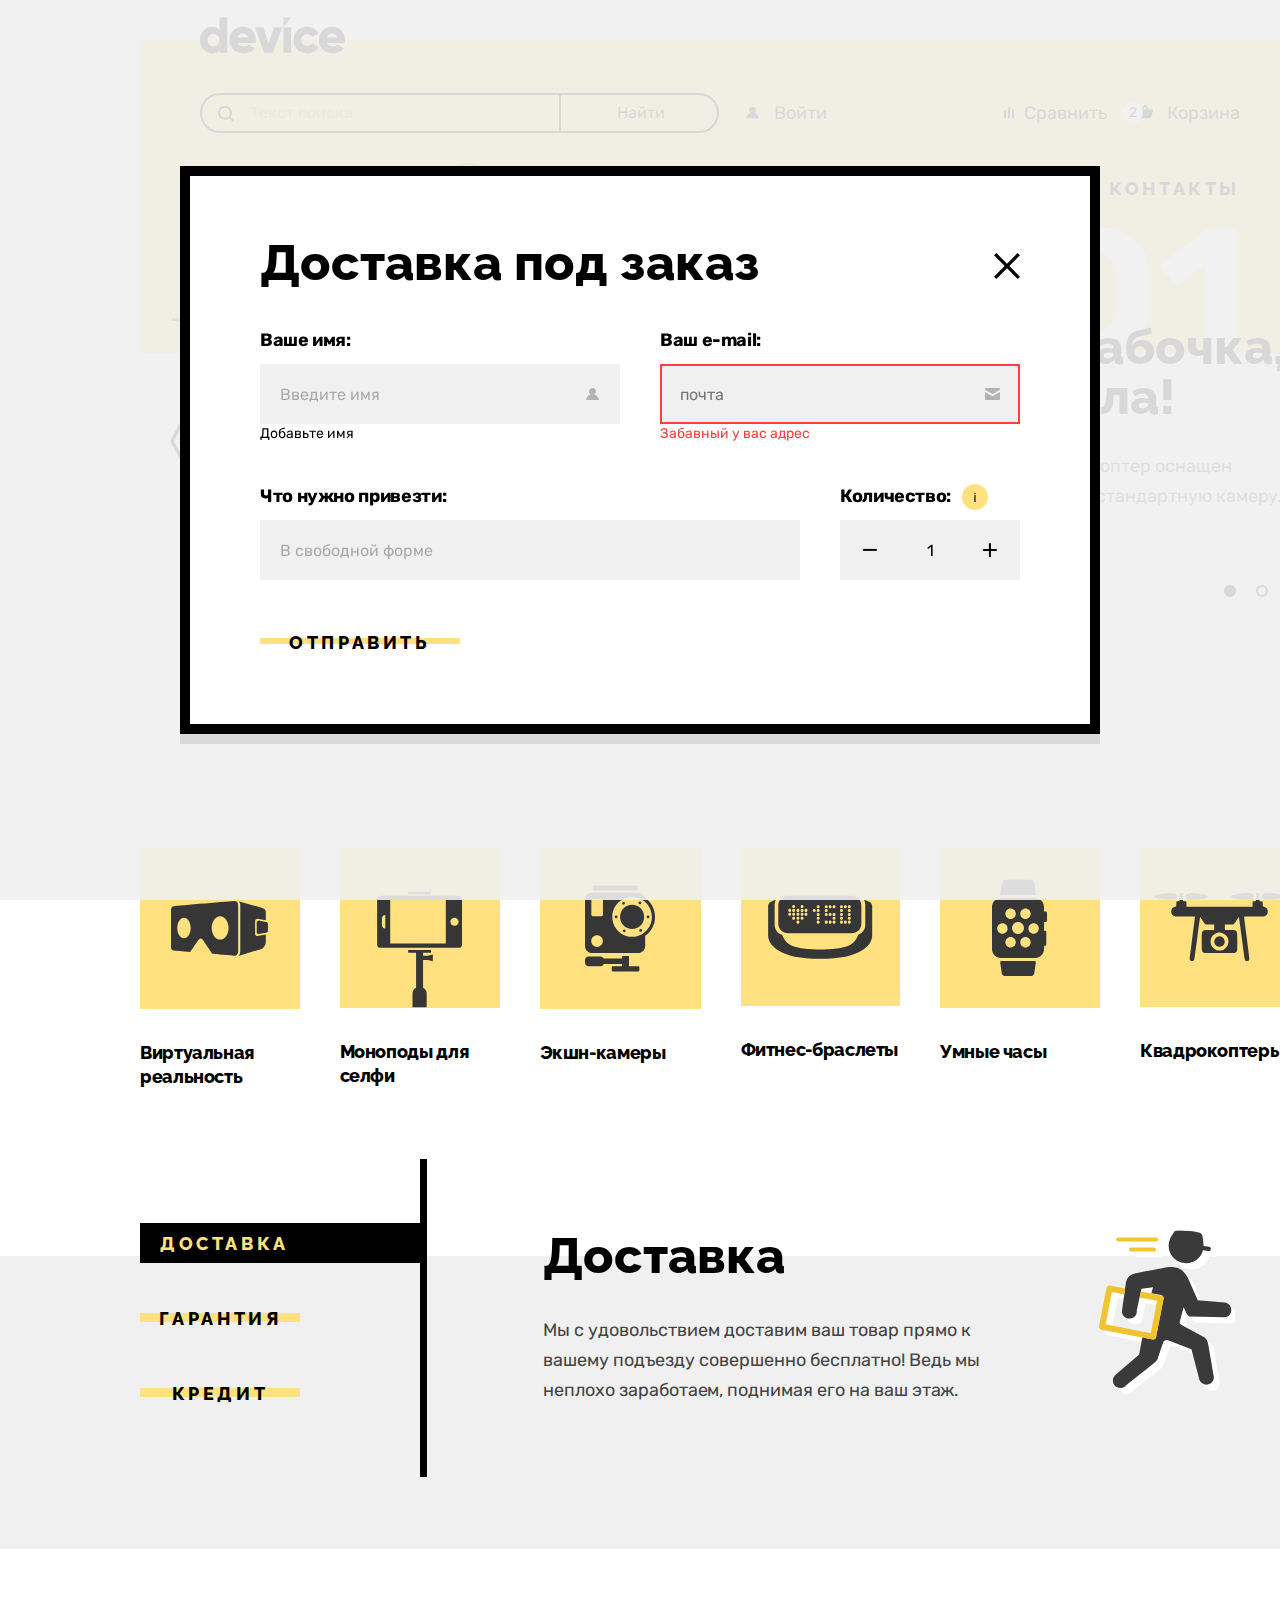
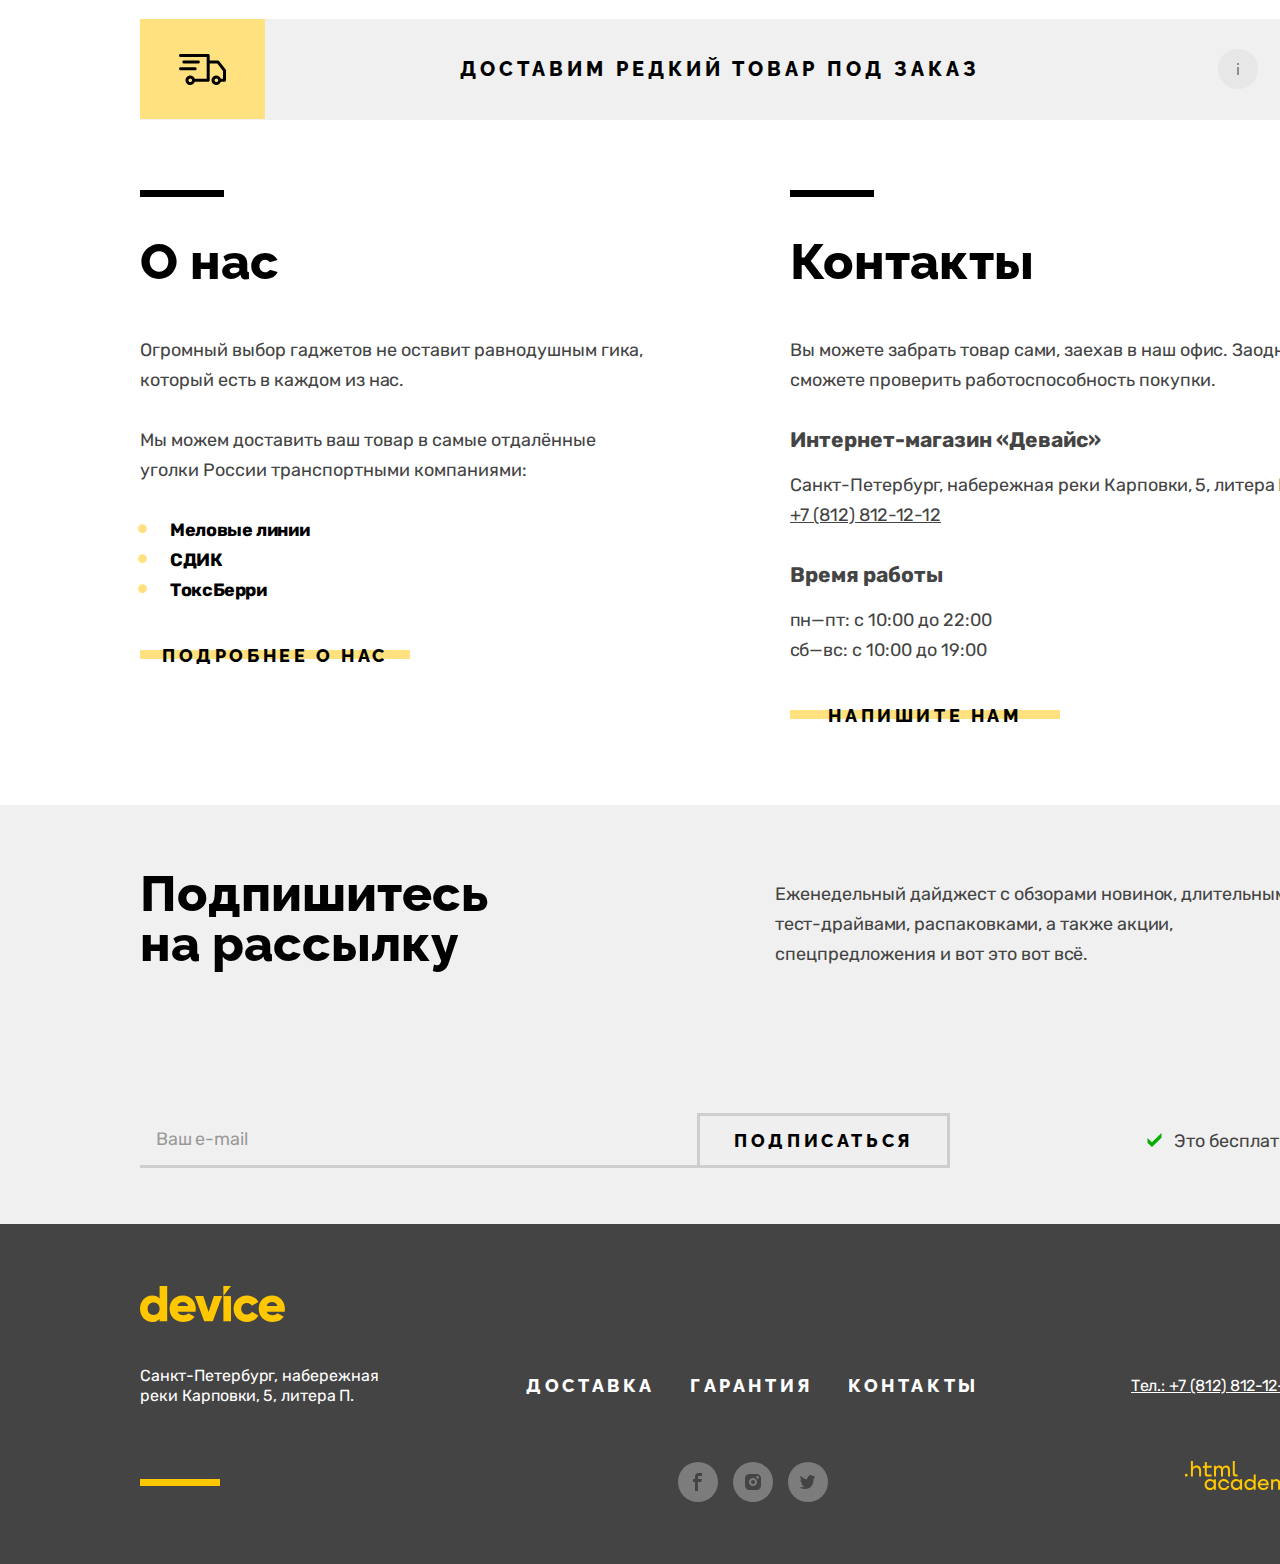
==== commit 8985129c: ":heavy_check_mark: Сборка #1" ====
--- a/1/index.html
+++ b/1/index.html
@@ -491,7 +491,6 @@
             </main>
             <footer class="page_footer">
               <div class="container">
-                k
                 <a class="logo_yellow_link">
                   <svg width="145" height="36" viewBox="0 0 145 36" fill="none" xmlns="http://www.w3.org/2000/svg">
                     <path
@@ -605,20 +604,26 @@
                   </button>
                   <form class="modal_form" method="post" action="#">
                     <ul class="modal_form_input_list">
+                      <div class="row_wrapper row_wrapper_1">
                       <li class="model_form_input_item">
                         <label class="modal_form_label modal_form_label_name">
                           Ваше имя:
                           <input class="modal_form_input input_name" type="text" value="Введите имя" placeholder="Введите имя" required>
-                          <span class="modal_form_input_notation">Добавьте имя</span>
+
                         </label>
                       </li>
                       <li class="model_form_input_item">
                         <label class="modal_form_label modal_form_label_email">
                           Ваш e-mail:
                           <input class="modal_form_input input_email" type="email" placeholder="почта" required>
-                          <span class="modal_form_input_notation modal_form_input_notation_wrong">Забавный у вас адрес</span>
                         </label>
                       </li>
+                      </div>
+                      <li class="model_form_input_item model_form_input_item_notation">
+                        <span class="modal_form_input_notation">Добавьте имя</span>
+                        <span class="modal_form_input_notation modal_form_input_notation_wrong">Забавный у вас адрес</span>
+                      </li>
+                      <div class="row_wrapper row_wrapper_2">
                       <li class="model_form_input_item">
                         <label class="modal_form_label">
                           Что нужно привезти:
@@ -648,6 +653,7 @@
                             </p>
                           </label>
                         </li>
+                        </div>
                       </ul>
                       <button class="modal_button_submit" type="submit">Отправить</button>
                     </form>
--- a/1/styles/style.css
+++ b/1/styles/style.css
@@ -2436,13 +2436,13 @@
 
 .modal_contant {
   position: relative;
-  width: 940px;
+  width: 920px;
   min-height: 568px;
   background: #FFFFFF;
   border: 10px solid #000000;
   box-sizing: border-box;
   box-shadow: 0px 10px 0px rgba(0, 0, 0, 0.1);
-  padding: 72px 80px;
+  padding: 62px 70px;
   display: flex;
   flex-wrap: wrap;
   justify-content: space-between;
@@ -2492,15 +2492,11 @@
 
 .modal_form_input_list {
   list-style: none;
+  width: 760px;
   padding: 0;
   margin: 0;
   display: flex;
-  justify-content: space-between;
   flex-wrap: wrap;
-}
-
-.model_form_input_item {
-  margin-bottom: 42px;
 }
 
 
@@ -2518,10 +2514,18 @@
   width: 360px;
 }
 
+.row_wrapper {
+  display: flex;
+  width: 760px;
+  align-items: flex-end;
+  justify-content: space-between;
+}
+
 .modal_form_label_counter {
   position: relative;
   display: flex;
   flex-direction: row;
+  justify-content: flex-start;
 }
 
 .modal_form_input {
@@ -2581,12 +2585,21 @@
 
 
 .modal_form_input_notation {
+  display: block;
   font-family: "Rubik", sans-serif;
   font-style: normal;
   font-weight: normal;
   font-size: 14px;
   line-height: 20px;
   color: #000000;
+  width: 360px;
+}
+
+.model_form_input_item_notation {
+  margin-bottom: 42px;
+  display: flex;
+  flex-grow: 1;
+  justify-content: space-between;
 }
 
 .modal_form_input_notation_wrong {
@@ -2624,7 +2637,7 @@
 .modal_tooltip_button {
   position: absolute;
   top: -2px;
-  right: 30px;
+  right: 32px;
   width: 26px;
   height: 26px;
   border: none;
@@ -2681,6 +2694,7 @@
   margin: 0;
 }
 
+
 .counter_wrapper {
   margin: 0;
   display: flex;
@@ -2730,9 +2744,10 @@
   color: #000000;
   width: 200px;
   min-height: 40px;
-  background-image: linear-gradient(to bottom, #ffffff, #ffffff 38%, #FFE17F 38%, #FFE17F 55%, #ffffff 55%, #ffffff 100%);
+  background-image: linear-gradient(to bottom, #ffffff, #ffffff 39%, #FFE17F 39%, #FFE17F 55%, #ffffff 55%, #ffffff 100%);
   border: none;
   padding: 0 10px;
+  margin-top: 42px;
   cursor: pointer;
 }
 
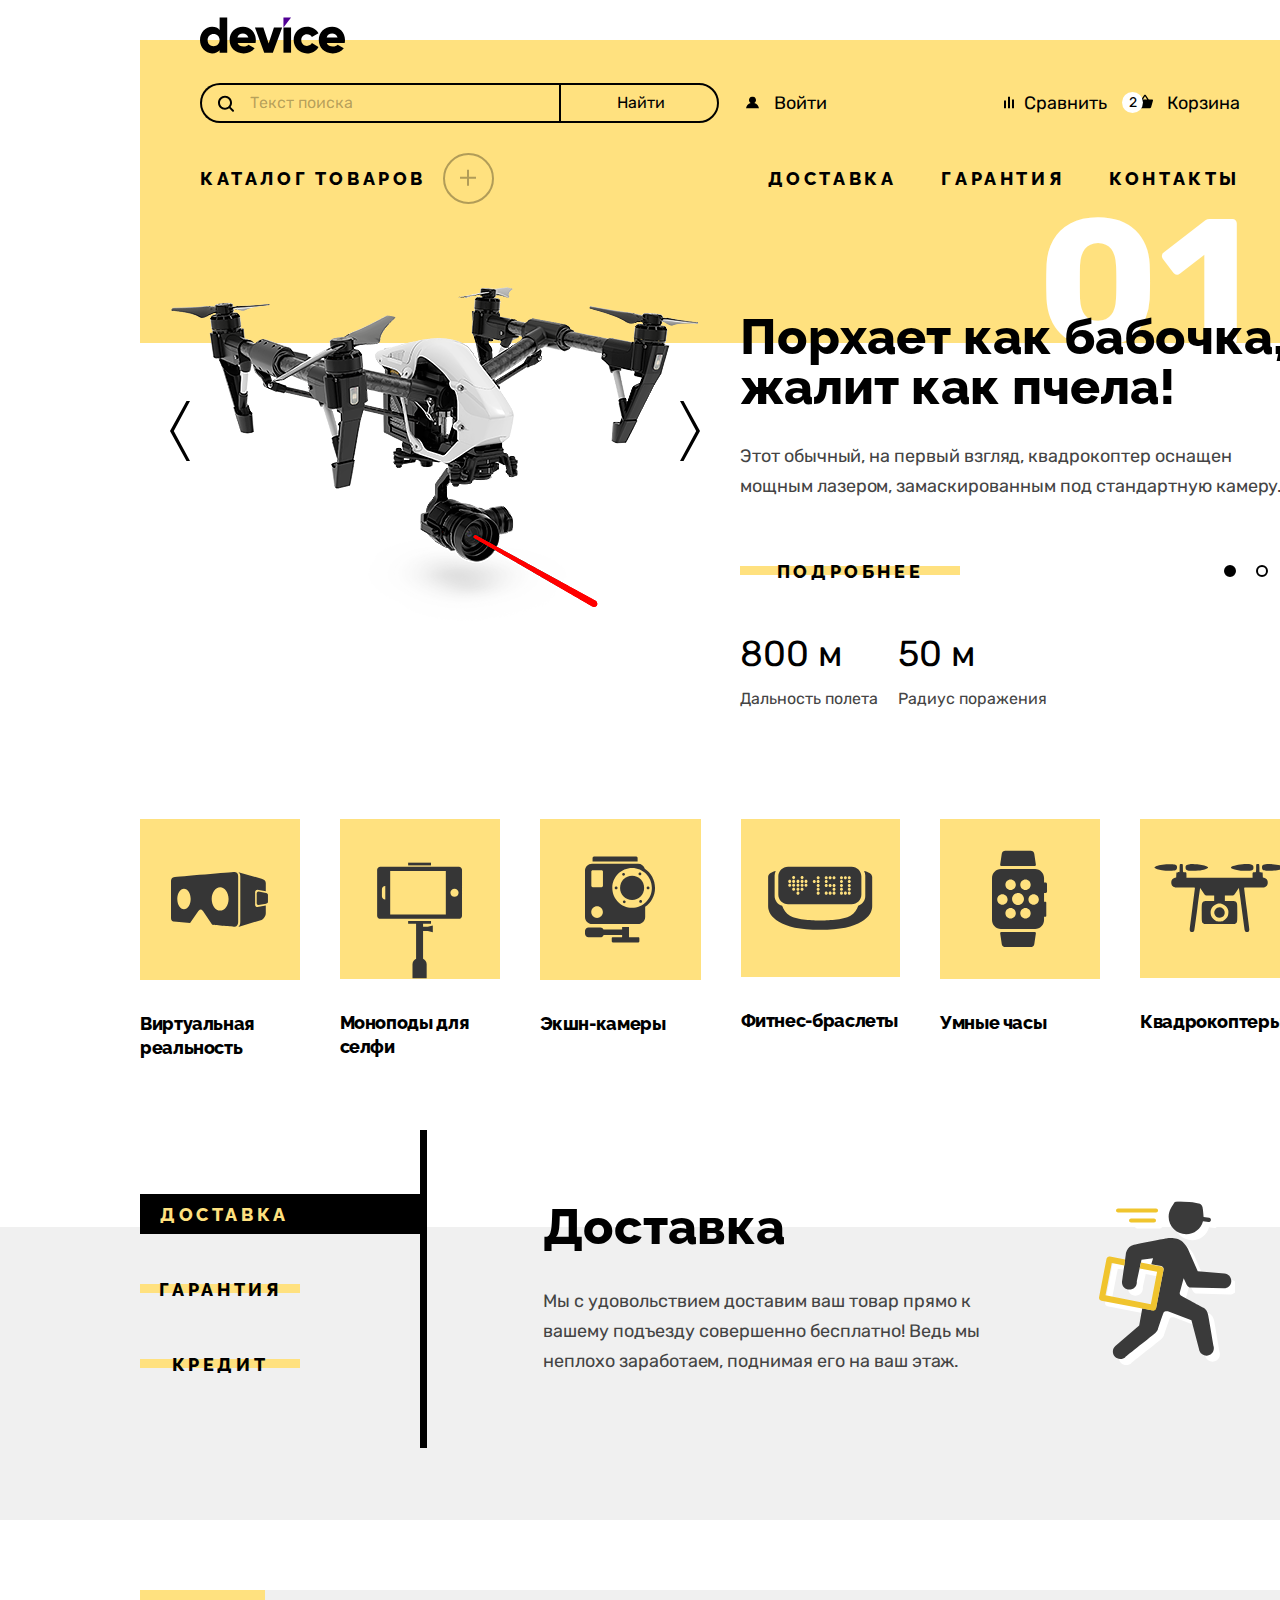
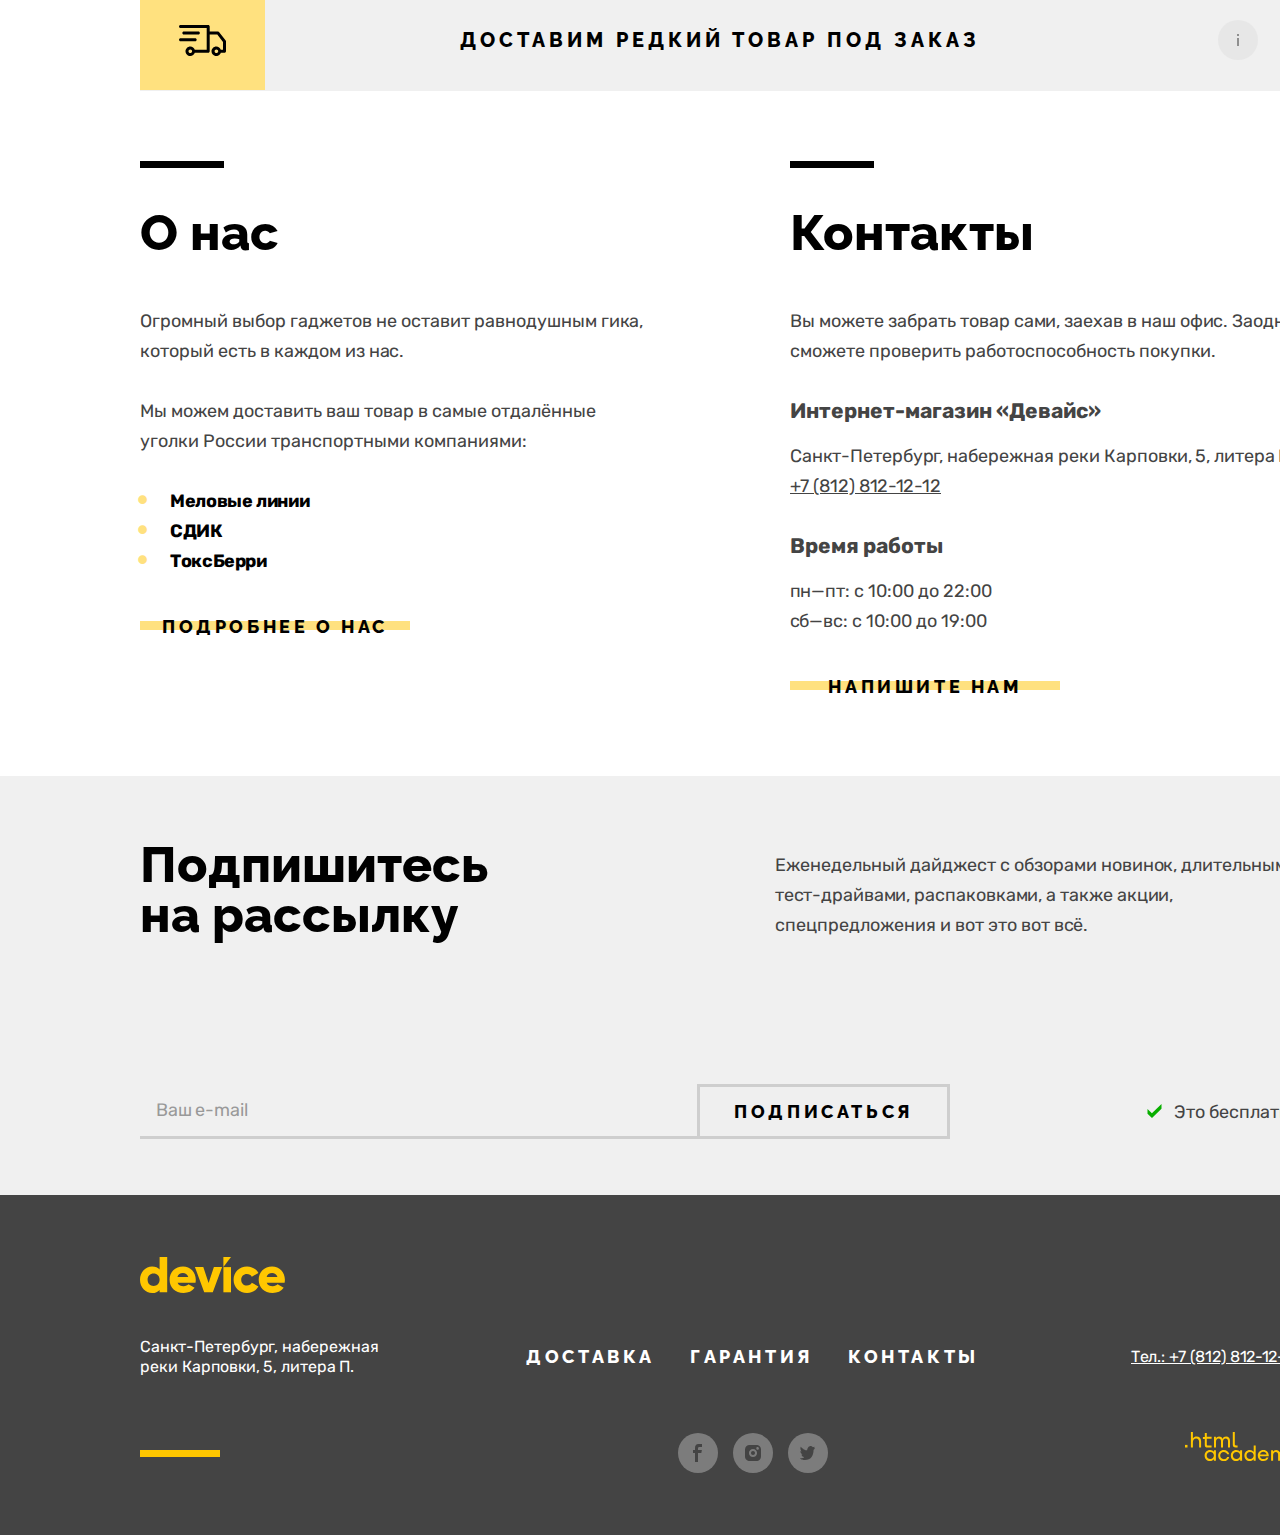
==== commit 12e645af: ":heavy_check_mark: Сборка #1" ====
--- a/1/index.html
+++ b/1/index.html
@@ -96,7 +96,7 @@
       <ul class="basket_list">
         <li class="basket_item">
           <a class="basket_item_link" href="#">
-            <img class="basket_image" src="./images/png/product-1-small 5.png" width="39" height="43"
+            <img class="basket_image" src="./images/png/product-1-small-5.png" width="39" height="43"
             alt="селфипалка в карзине покупок">
             <p class="basket_description">Любительская селфи-палка</p>
           </a>
@@ -105,7 +105,7 @@
           </li>
           <li class="basket_item">
             <a class="basket_item_link" href="#">
-              <img class="basket_image" src="./images/png/product-2-small 5.png" width="39" height="43"
+              <img class="basket_image" src="./images/png/product-2-small-5.png" width="39" height="43"
               alt="селфипалка в карзине покупок">
               <p class="basket_description">Профессиональная
                 селфи-палка</p>
@@ -125,7 +125,7 @@
       <ul class="navigation_catalog_list">
         <li class="navigation_catalog_item">
           <a class="navigation_catalog_link navigation_catalog_link_popover" href="catalog.html">Каталог товаров</a>
-          <ul class="popover_catalog_list">
+          <div class="popover_catalog_list">
             <ul class="popover_catalog_list_inside">
               <li class="popover_catalog_item_inside">
                 <a class="popover_catalog_link" href="#">Виртуальная реальность</a>
@@ -150,7 +150,7 @@
                 <a class="popover_catalog_link" href="#">Квадрокоптеры</a>
               </li>
             </ul>
-          </ul>
+          </div>
         </li>
         <li class="navigation_catalog_item">
           <a class="navigation_catalog_link" href="#">Доставка</a>
@@ -159,506 +159,504 @@
           <a class="navigation_catalog_link" href="#">Гарантия</a>
         </li>
         <li class="navigation_catalog_item">
-            <a class="navigation_catalog_link" href="#">Контакты</a>
+          <a class="navigation_catalog_link" href="#">Контакты</a>
+        </li>
+      </ul>
+    </nav>
+  </div>
+</header>
+<main class="page_main">
+  <div class="container">
+    <section class="slider">
+      <h1 class="visually_hidden">Интернет-магазин Device</h1>
+      <ol class="slider_list">
+        <li class="slider_item slider_current">
+          <div class="image-wrapper">
+            <img class="slider_img" src="./images/png/slider-1.png" width="560" height="560" alt="крутой квадракотер">
+            <div class="button-wrapper">
+              <button class="slider_button slider_button_previos">
+                <svg class="slider_button_img" width="20" height="60" viewBox="0 0 20 60" fill="currentColor"
+                xmlns="http://www.w3.org/2000/svg">
+                <path d="M20 60H16.5L0 30L16.5 0H20L3.8 30L20 60Z" />
+              </svg>
+            </button>
+            <button class="slider_button slider_button_next">
+              <svg class="slider_button_img" width="20" height="60" viewBox="0 0 20 60" fill="none"
+              xmlns="http://www.w3.org/2000/svg">
+              <path
+              d="M-5.24537e-06 1.74846e-06L3.49999 1.44248e-06L20 30L3.5 60L0 60L16.2 30L-5.24537e-06 1.74846e-06Z"
+              fill="black" />
+            </svg>
+          </button>
+        </div>
+      </div>
+      <div class="slider_description_wrapper">
+        <span class="slider-number">01</span>
+        <h3 class="slider_title">Порхает как бабочка,
+          жалит как пчела!</h3>
+          <p class="slider_description">Этот обычный, на первый взгляд, квадрокоптер оснащен мощным лазером,
+            замаскированным под стандартную камеру.
+          </p>
+          <div class="slider_indicators_wrapper">
+            <div class="slider_link_wrapper">
+              <a class="slider_link" href="#">Подробнее</a>
+            </div>
+            <ol class="slider_indicators_list">
+              <li class="slider_indicators_item ">
+                <a class="slider_indicators_link slider_1 slider_indicators_link_current" href="#"></a>
+              </li>
+              <li class="slider_indicators_item">
+                <a class="slider_indicators_link slider_2" href="#"></a>
+              </li>
+              <li class="slider_indicators_item">
+                <a class="slider_indicators_link" href="#"></a>
+              </li>
+            </ol>
+          </div>
+          <div class="slider_dl_wrapper">
+            <dl class="slider_dl">
+              <dt class="slider_dt">Дальность полета</dt>
+              <dd class="slider_dd">800 м</dd>
+            </dl>
+            <dl class="slider_dl">
+              <dt class="slider_dt">Радиус поражения</dt>
+              <dd class="slider_dd">50 м</dd>
+            </dl>
+          </div>
+        </div>
+      </li>
+      <li class="slider_item slider_next">
+        <div class="image-wrapper">
+          <img class="slider_img" src="./images/png/slider-2.png" width="560" height="560" alt="крутые смарт часы">
+          <div class="button-wrapper">
+            <button class="slider_button slider_button_previos">
+              <svg class="slider_button_img" width="20" height="60" viewBox="0 0 20 60" fill="currentColor"
+              xmlns="http://www.w3.org/2000/svg">
+              <path d="M20 60H16.5L0 30L16.5 0H20L3.8 30L20 60Z" />
+            </svg>
+          </button>
+          <button class="slider_button slider_button_next">
+            <svg class="slider_button_img" width="20" height="60" viewBox="0 0 20 60" fill="none"
+            xmlns="http://www.w3.org/2000/svg">
+            <path
+            d="M-5.24537e-06 1.74846e-06L3.49999 1.44248e-06L20 30L3.5 60L0 60L16.2 30L-5.24537e-06 1.74846e-06Z"
+            fill="black" />
+          </svg>
+        </button>
+      </div>
+    </div>
+    <div class="slider_description_wrapper">
+      <span class="slider-number">02</span>
+      <h3 class="slider_title">Худеем
+        правильно!</h3>
+        <p class="slider_description">Мотивирующие фитнес-браслеты помогут найти в себе силы
+          не пропускать занятия и соблюдать диету.
+        </p>
+        <div class="slider_indicators_wrapper">
+          <div class="slider_link_wrapper">
+            <a class="slider_link" href="#">Подробнее</a>
+          </div>
+          <ol class="slider_indicators_list">
+            <li class="slider_indicators_item ">
+              <a class="slider_indicators_link slider_1 slider_indicators_link_current" href="#"></a>
+            </li>
+            <li class="slider_indicators_item">
+              <a class="slider_indicators_link slider_2" href="#"></a>
+            </li>
+            <li class="slider_indicators_item">
+              <a class="slider_indicators_link" href="#"></a>
+            </li>
+          </ol>
+        </div>
+        <div class="slider_dl_wrapper">
+          <dl class="slider_dl">
+            <dt class="slider_dt">Без подзарядки</dt>
+            <dd class="slider_dd">48 часов</dd>
+          </dl>
+        </div>
+      </div>
+    </li>
+    <li class="slider_item slider_previus">
+      <div class="image-wrapper">
+        <img class="slider_img" src="./images/png/slider-3.png" width="560" height="560" alt="крутые селфи-палки">
+        <div class="button-wrapper">
+          <button class="slider_button slider_button_previos">
+            <svg class="slider_button_img" width="20" height="60" viewBox="0 0 20 60" fill="currentColor"
+            xmlns="http://www.w3.org/2000/svg">
+            <path d="M20 60H16.5L0 30L16.5 0H20L3.8 30L20 60Z" />
+          </svg>
+        </button>
+        <button class="slider_button slider_button_next">
+          <svg class="slider_button_img" width="20" height="60" viewBox="0 0 20 60" fill="none"
+          xmlns="http://www.w3.org/2000/svg">
+          <path
+          d="M-5.24537e-06 1.74846e-06L3.49999 1.44248e-06L20 30L3.5 60L0 60L16.2 30L-5.24537e-06 1.74846e-06Z"
+          fill="black" />
+        </svg>
+      </button>
+    </div>
+  </div>
+  <div class="slider_description_wrapper">
+    <span class="slider-number">03</span>
+    <h3 class="slider_title">Делай селфи,
+      как Бен Стиллер! </h3>
+      <p class="slider_description">Самая длинная палка для селфи доступна в нашем магазине.
+        Восемь (Восемь, Карл!) метров длиной и весом всего 5 кг.
+      </p>
+      <div class="slider_indicators_wrapper">
+        <div class="slider_link_wrapper">
+          <a class="slider_link" href="#">Подробнее</a>
+        </div>
+        <ol class="slider_indicators_list">
+          <li class="slider_indicators_item ">
+            <a class="slider_indicators_link slider_1 slider_indicators_link_current" href="#"></a>
+          </li>
+          <li class="slider_indicators_item">
+            <a class="slider_indicators_link slider_2" href="#"></a>
+          </li>
+          <li class="slider_indicators_item">
+            <a class="slider_indicators_link" href="#"></a>
+          </li>
+        </ol>
+      </div>
+      <div class="slider_dl_wrapper">
+        <dl class="slider_dl">
+          <dt class="slider_dt">Длина палки</dt>
+          <dd class="slider_dd">8,5 м</dd>
+        </dl>
+        <dl class="slider_dl">
+          <dt class="slider_dt">Вес палки</dt>
+          <dd class="slider_dd">5 кг</dd>
+        </dl>
+        <dl class="slider_dl">
+          <dt class="slider_dt">Материал</dt>
+          <dd class="slider_dd">Карбон</dd>
+        </dl>
+      </div>
+    </div>
+  </li>
+</ol>
+</section>
+<section class="catalog_categories">
+  <ul class="catalog_categories_list">
+    <li class="catalog_categories_item">
+      <a class="catalog_categories_link catalog_categories_link_virtual" href="#">
+        <img class="catalog_categories_img" src="./images/svg/virtual_icon.svg" width="97" height="55"
+        alt="очки виртуальной реальности">
+      </a>
+      <p class="catalog_categories_description">Виртуальная
+        реальность</p>
+      </li>
+      <li class="catalog_categories_item">
+        <a class="catalog_categories_link catalog_categories_link_selfi" href="#">
+          <img class="catalog_categories_img virtual-img" src="./images/svg/selfi-icon.svg" width="86" height="117"
+          alt="очки виртуальной реальности">
+        </a>
+        <p class="catalog_categories_description">Моноподы
+          для селфи</p>
+        </li>
+        <li class="catalog_categories_item">
+          <a class="catalog_categories_link catalog_categories_link_camera" href="#">
+            <img class="catalog_categories_img virtual-img" src="./images/svg/camera-icon.svg" width="71" height="87"
+            alt="очки виртуальной реальности">
+          </a>
+          <p class="catalog_categories_description">Экшн-камеры</p>
+        </li>
+        <li class="catalog_categories_item">
+          <a class="catalog_categories_link catalog_categories_link_fitness" href="#">
+            <img class="catalog_categories_img virtual-img" src="./images/svg/fitness_icon.svg" width="107"
+            height="64" alt="очки виртуальной реальности">
+          </a>
+          <p class="catalog_categories_description">Фитнес-браслеты</p>
+        </li>
+        <li class="catalog_categories_item">
+          <a class="catalog_categories_link catalog_categories_link_smart" href="#">
+            <img class="catalog_categories_img virtual-img" src="./images/svg/smart_icon.svg" width="56" height="98"
+            alt="очки виртуальной реальности">
+          </a>
+          <p class="catalog_categories_description">Умные часы</p>
+        </li>
+        <li class="catalog_categories_item">
+          <a class="catalog_categories_link catalog_categories_link_quadro" href="#">
+            <img class="catalog_categories_img virtual-img" src="./images/svg/quadro_icon.svg" width="132" height="69"
+            alt="очки виртуальной реальности">
+          </a>
+          <p class="catalog_categories_description">Квадрокоптеры</p>
+        </li>
+      </ul>
+    </section>
+  </div>
+  <section class="delivery">
+    <div class="container">
+      <div class="delivery_wrapper">
+        <ul class="delivery_list">
+          <li class="delivery_item">
+            <a class="delivery_link delivery_link_current" href="#">
+              Доставка
+            </a>
+          </li>
+          <li class="delivery_item">
+            <a class="delivery_link" href="#">
+              Гарантия
+            </a>
+          </li>
+          <li class="delivery_item">
+            <a class="delivery_link" href="#">
+              Кредит
+            </a>
           </li>
         </ul>
-      </nav>
+        <div class="delivery_description_wrapper delivery_card  delivery_description_current">
+          <h2 class="delivery_title">Доставка</h2>
+          <p class="delivery_description">Мы с удовольствием доставим ваш товар прямо
+            к вашему подъезду совершенно бесплатно! Ведь
+            мы неплохо заработаем, поднимая его на ваш этаж.
+          </p>
+        </div>
+        <div class="delivery_description_wrapper garanty_card  delivery_description_none">
+          <h2 class="delivery_title">Гарантия</h2>
+          <p class="delivery_description">Если из-за возгорания купленного у нас товара у вас
+            сгорит дом — не переживайте, мы выдадим вам новый.
+            Товар, не дом, конечно же.
+          </p>
+        </div>
+        <div class="delivery_description_wrapper credit_card  delivery_description_none">
+          <h2 class="delivery_title">Кредит</h2>
+          <p class="delivery_description">Залезть в долговую яму стало проще! Кредитные
+            консультанты подберут для вас наиболее выгодные условия кредита. Выгодные для банка, разумеется.
+          </p>
+        </div>
+      </div>
     </div>
-  </header>
-  <main class="page_main">
-    <div class="container">
-      <section class="slider">
-        <h1 class="visually_hidden">Интернет-магазин Device</h1>
-        <ol class="slider_list">
-          <li class="slider_item slider_current">
-            <div class="image-wrapper">
-              <img class="slider_img" src="./images/png/slider-1.png" width="560" height="560" alt="крутой квадракотер">
-              <div class="button-wrapper">
-                <button class="slider_button slider_button_previos">
-                  <svg class="slider_button_img" width="20" height="60" viewBox="0 0 20 60" fill="currentColor"
-                  xmlns="http://www.w3.org/2000/svg">
-                  <path d="M20 60H16.5L0 30L16.5 0H20L3.8 30L20 60Z" />
+  </section>
+  <div class="container">
+    <article class="delivery_article">
+      <a class="delivery_article_description" href="#">Доставим редкий товар под заказ</a>
+    </article>
+  </div>
+  <div class="container">
+    <section class="about_us">
+      <div class="about_us_column">
+        <div class="decor_wrapper"></div>
+        <h2 class="about_us_title">О нас</h2>
+        <p class="about_us_description">Огромный выбор гаджетов не оставит равнодушным гика, который есть в каждом из
+          нас.
+        </p>
+        <p class="about_us_description">Мы можем доставить ваш товар в самые отдалённые уголки России транспортными
+          компаниями:
+        </p>
+        <ul class="about_us_list">
+          <li class="about_us_item"><span class="about_us_list_style">Меловые линии</span></li>
+          <li class="about_us_item"><span class="about_us_list_style">СДИК</span></li>
+          <li class="about_us_item"><span class="about_us_list_style">ТоксБерри</span></li>
+        </ul>
+        <a class="about_us_link" href="#">Подробнее о нас</a>
+      </div>
+      <div class="about_us_column">
+        <div class="decor_wrapper"></div>
+        <h2 class="about_us_title">Контакты</h2>
+        <p class="about_us_description">Вы можете забрать товар сами, заехав в наш офис.
+          Заодно сможете проверить работоспособность покупки.
+        </p>
+        <h3 class="contacts_title">Интернет-магазин «Девайс»</h3>
+        <p class="about_us_description">Санкт-Петербург, набережная реки Карповки, 5, литера П.
+          <a class="contacts_tel_link" href="tel:78128121212">+7 (812) 812-12-12</a>
+        </p>
+        <h3 class="contacts_title">Время работы</h3>
+        <p class="work_time_description">пн—пт: с 10:00 до 22:00</p>
+        <p class="work_time_description">сб—вс: с 10:00 до 19:00</p>
+        <a class="about_us_link" href="#">Напишите нам</a>
+      </div>
+    </section>
+    </div>
+    <section class="subscribe">
+      <div class="container">
+        <div class="subscribe_description_wrapper">
+          <h2 class="subscribe_title">Подпишитесь
+            на рассылку</h2>
+            <p class="subscribe_description">Еженедельный дайджест с обзорами новинок,
+              длительными тест-драйвами, распаковками, а также акции, спецпредложения и вот это вот всё.
+            </p>
+          </div>
+          <div class="form_and_notation_wrapper">
+            <form class="subscribe_form" action="#" method="get" name="subscribe_form">
+              <label class="subscribe_input_label"><span class="visually_hidden">Введите адресс электронной почты</span>
+                <input class="subscribe_input" type="email" name="email" placeholder="Ваш e-mail">
+              </label>
+              <label class="subscribe_input_label"><span class="visually_hidden">Дайте согласие на подписку</span>
+                <input class="subscribe_submit" type="submit" name="submit" value="Подписаться">
+              </label>
+            </form>
+            <span class="subscribe_notation">Это бесплатно</span>
+          </div>
+        </div>
+      </section>
+    </main>
+    <footer class="page_footer">
+      <div class="container">
+        <a class="logo_yellow_link">
+          <svg width="145" height="36" viewBox="0 0 145 36" fill="none" xmlns="http://www.w3.org/2000/svg">
+            <path
+            d="M27.2 0V35.3H19.6V32.9C17.9 34.8 15.5 36 12.1 36C5.5 36 0 30.2 0 22.7C0 15.2 5.5 9.4 12.1 9.4C15.5 9.4 18 10.6 19.6 12.5V0H27.2ZM19.6 22.7C19.6 18.9 17.1 16.5 13.6 16.5C10.1 16.5 7.6 18.9 7.6 22.7C7.6 26.5 10.1 28.9 13.6 28.9C17.1 28.8 19.6 26.5 19.6 22.7Z"
+            fill="#FFC700" />
+            <path
+            d="M43.7 29.1999C45.8 29.1999 47.5 28.3999 48.5 27.2999L54.6 30.7999C52.1 34.1999 48.4 35.9999 43.6 35.9999C35 35.9999 29.6 30.1999 29.6 22.6999C29.6 15.1999 35 9.3999 43 9.3999C50.4 9.3999 55.8 15.0999 55.8 22.6999C55.8 23.7999 55.7 24.7999 55.5 25.6999H37.6C38.6 28.2999 40.9 29.1999 43.7 29.1999ZM48.3 20.0999C47.5 17.1999 45.2 16.0999 42.9 16.0999C40 16.0999 38.1 17.4999 37.4 20.0999H48.3Z"
+            fill="#FFC700" />
+            <path
+            d="M82.1 10.1001L72.8 35.3001H64.2L54.9 10.1001H63.3L68.6 26.1001L73.9 10.1001C73.9 10.1001 82.1 10.1001 82.1 10.1001Z"
+            fill="#FFC700" />
+            <path d="M83.4 10.1001H91V35.3001H83.4V10.1001Z" fill="#FFC700" />
+            <path
+            d="M93.6 22.6999C93.6 15.1999 99.3 9.3999 107 9.3999C111.9 9.3999 116.2 11.9999 118.4 15.8999L111.8 19.6999C110.9 17.8999 109.1 16.8999 106.9 16.8999C103.6 16.8999 101.2 19.2999 101.2 22.6999C101.2 26.1999 103.6 28.4999 106.9 28.4999C109.1 28.4999 111 27.3999 111.8 25.6999L118.4 29.4999C116.3 33.3999 112 35.9999 107 35.9999C99.3 35.9999 93.6 30.1999 93.6 22.6999Z"
+            fill="#FFC700" />
+            <path
+            d="M132.8 29.1999C134.9 29.1999 136.6 28.3999 137.6 27.2999L143.7 30.7999C141.2 34.1999 137.5 35.9999 132.7 35.9999C124.1 35.9999 118.7 30.1999 118.7 22.6999C118.7 15.1999 124.2 9.3999 132.1 9.3999C139.5 9.3999 144.9 15.0999 144.9 22.6999C144.9 23.7999 144.8 24.7999 144.6 25.6999H126.7C127.7 28.2999 130 29.1999 132.8 29.1999ZM137.5 20.0999C136.7 17.1999 134.4 16.0999 132.1 16.0999C129.2 16.0999 127.3 17.4999 126.6 20.0999H137.5Z"
+            fill="#FFC700" />
+            <path d="M83.4 0V10.1L91 0H83.4Z" fill="#FFC700" />
+          </svg>
+        </a>
+        <div class="footer_grid_wrapper">
+          <p class="footer_description">Санкт-Петербург, набережная
+            реки Карповки, 5, литера П.
+          </p>
+          <ul class="footer_services_list">
+            <li class="footer_services_item">
+              <a class="footer_services_link" href="#">Доставка</a>
+            </li>
+            <li class="footer_services_item">
+              <a class="footer_services_link" href="#">Гарантия</a>
+            </li>
+            <li class="footer_services_item">
+              <a class="footer_services_link" href="#">Контакты</a>
+            </li>
+          </ul>
+          <a class="footer_tel" href="tel:+78128121212">Тел.: +7 (812) 812-12-12</a>
+          <div class="footer_decor_line"></div>
+          <ul class="foote_social_list">
+            <li class="footer_social_item">
+              <a class="footer_social_link" href="#">
+                <span class="visually_hidden">Фейсбук</span>
+                <svg width="9" height="18" viewBox="0 0 9 18" fill="currentColor" xmlns="http://www.w3.org/2000/svg">
+                  <path d="M6.5 3H9V0H5.6C2.8 0 2 1.7 2 4.2V6H0V9H2V18H5V9H8.3L8.9 6H5V4.5C5 3.7 5.3 3 6.5 3Z" />
                 </svg>
-              </button>
-              <button class="slider_button slider_button_next">
-                <svg class="slider_button_img" width="20" height="60" viewBox="0 0 20 60" fill="none"
-                xmlns="http://www.w3.org/2000/svg">
-                <path
-                d="M-5.24537e-06 1.74846e-06L3.49999 1.44248e-06L20 30L3.5 60L0 60L16.2 30L-5.24537e-06 1.74846e-06Z"
-                fill="black" />
-              </svg>
-            </button>
-          </div>
-        </div>
-            <div class="slider_description_wrapper">
-              <span class="slider-number">01</span>
-              <h3 class="slider_title">Порхает как бабочка,
-                жалит как пчела!</h3>
-                <p class="slider_description">Этот обычный, на первый взгляд, квадрокоптер оснащен мощным лазером,
-                  замаскированным под стандартную камеру.
+              </a>
+            </li>
+            <li class="footer_social_item">
+              <a class="footer_social_link" href="#">
+                <span class="visually_hidden">Инстаграм</span>
+                <svg width="16" height="16" viewBox="0 0 16 16" fill="currentColor" xmlns="http://www.w3.org/2000/svg">
+                  <path
+                  d="M8 10C9.10457 10 10 9.10457 10 8C10 6.89543 9.10457 6 8 6C6.89543 6 6 6.89543 6 8C6 9.10457 6.89543 10 8 10Z" />
+                  <path
+                  d="M14.7 1.3C13.8 0.4 12.7 0 11.3 0H4.7C1.9 0 0 1.9 0 4.7V11.3C0 12.7 0.4 13.9 1.4 14.7C2.3 15.6 3.4 16 4.7 16H11.3C12.7 16 13.9 15.6 14.7 14.7C15.5
+                  13.8 16 12.7 16 11.3V4.7C16 3.3 15.6 2.1 14.7 1.3ZM8 12.1C5.8 12.1 3.9 10.3 3.9
+                  8C3.9 5.7 5.8 3.9 8 3.9C10.2 3.9 12.1 5.7 12.1 8C12.1 10.3 10.2 12.1 8 12.1ZM12.6 4.7C11.9
+                  4.7 11.3 4.2 11.3 3.4C11.3 2.6 11.8 2.1 12.6 2.1C13.3 2.1 13.9 2.7 13.9 3.4C13.9 4.1 13.3 4.7 12.6 4.7Z" />
+                </svg>
+              </a>
+            </li>
+            <li class="footer_social_item">
+              <a class="footer_social_link" href="#"><span class="visually_hidden">Твиттер</span>
+                <svg width="15" height="15" viewBox="0 0 15 15" fill="currentColor" xmlns="http://www.w3.org/2000/svg">
+                  <path d="M9.7 0.155143C11.2 -0.344857 12.3 0.455143 12.9 1.25514C13.4 1.05514 14 0.855143 14.6 0.655143C14.6 1.45514 14.1 2.05514
+                  13.8 2.25514C14.5 2.45514 15 1.85514 15 1.85514C14.9 2.75514 14.1 3.55514 13.6 3.75514C13.4 10.0551 10.8 14.1551 4.7 14.0551C4.2 14.0551
+                  4.8 14.0551 4.3 14.0551C4 14.0551 0.6 13.6551 0 12.2551C2 12.4551 3.4 11.8551 4.1 11.1551C3.3 10.8551 1.7 10.7551 1.5 8.35514C1.8 8.55514
+                  2 8.65514 2.6 8.55514C1.5 7.75514 0.3 7.05514 0.4 5.05514C0.7 5.35514 1.3 5.55514 1.6 5.45514C1 5.25514 -0.2 2.35514 0.8 0.855143C2.4
+                  2.55514 4.1 4.25514 7.1 4.35514C7.3 2.25514 8.1 0.855143 9.7 0.155143Z" />
+                </svg>
+              </a>
+            </li>
+          </ul>
+          <a class="logo_partner_link" href="#">
+            <svg width="115" height="33" viewBox="0 0 115 33" fill="currentColor" xmlns="http://www.w3.org/2000/svg">
+              <path d="M0 12.9V15.5H2.5V12.9H0Z" />
+              <path
+              d="M11.6 4.5C10 4.5 8.8 5.2 8 6.2H7.9V0H5.9V15.5H7.9V10.2C7.9 8.1 9.2 6.6 11.2 6.6C13 6.6 14.1 8 14.1 9.8V15.5H16.1V9.4C16.2 6.4 14.3 4.5 11.6 4.5Z" />
+              <path
+              d="M26.6 4.8H21.8V1.1H19.8V4.9H17.9V6.9H19.8V12.9C19.8 14.6 20.8 15.6 22.5 15.6H26.6V13.6H22.9C22.2 13.6 21.8 13.2 21.8 12.5V6.8H26.6V4.8Z" />
+              <path
+              d="M41.1 4.6C39.5 4.6 38.2 5.4 37.6 6.7H37.5C36.9 5.5 35.7 4.6 34.1 4.6C32.7 4.6 31.6 5.4 31 6.4H30.9V4.8H29V15.4H31V10C31 8 32 6.5 33.6 6.5C35.1 6.5 36 7.5 36 9.1V15.4H38V9.8C38 7.4 39.4 6.5 40.6 6.5C42.1 6.5 43 7.5 43 9.1V15.4H45V8.9C45.1 6.4 43.6 4.6 41.1 4.6Z" />
+              <path
+              d="M47.8 12.7C47.8 14.4 48.8 15.4 50.6 15.4H52.6V13.4H50.9C50.2 13.4 49.8 13 49.8 12.3V0H47.8V12.7Z" />
+              <path
+              d="M28.9 19.7C28 18.6 26.7 17.9 25 17.9C21.9 17.9 19.6 20.2 19.6 23.5C19.6 26.8 21.9 29.1 25 29.1C26.8 29.1 28 28.3 28.8 27.2H28.9V28.8H30.9V18.2H28.9V19.7ZM25.3 27.1C23.1 27.1 21.7 25.5 21.7 23.5C21.7 21.5 23.1 19.9 25.3 19.9C27.5 19.9 28.9 21.5 28.9 23.5C28.9 25.4 27.5 27.1 25.3 27.1Z" />
+              <path
+              d="M44.2 22C43.7 19.6 41.6 17.9 38.8 17.9C35.4 17.9 33.2 20.4 33.2 23.5C33.2 26.6 35.4 29.1 38.8 29.1C41.6 29.1 43.7 27.3 44.2 24.9H42.1C41.7 26.2 40.4 27.2 38.8 27.2C36.6 27.2 35.2 25.6 35.2 23.6C35.2 21.6 36.6 20 38.8 20C40.4 20 41.6 21 42.1 22.2H44.2V22Z" />
+              <path
+              d="M55.1 19.7C54.2 18.6 52.9 17.9 51.2 17.9C48.1 17.9 45.8 20.2 45.8 23.5C45.8 26.8 48.1 29.1 51.2 29.1C53 29.1 54.2 28.3 55 27.2H55.1V28.8H57.1V18.2H55.1V19.7ZM51.5 27.1C49.3 27.1 47.9 25.5 47.9 23.5C47.9 21.5 49.3 19.9 51.5 19.9C53.7 19.9 55.1 21.5 55.1 23.5C55.1 25.4 53.6 27.1 51.5 27.1Z" />
+              <path
+              d="M68.7 19.8C67.8 18.7 66.5 17.9 64.8 17.9C61.7 17.9 59.4 20.2 59.4 23.5C59.4 26.8 61.6 29.1 64.8 29.1C66.5 29.1 67.8 28.3 68.6 27.3H68.7V28.8H70.7V13.4H68.7V19.8ZM65.1 27.1C62.9 27.1 61.5 25.5 61.5 23.5C61.5 21.5 62.9 19.9 65.1 19.9C67.3 19.9 68.7 21.5 68.7 23.5C68.6 25.5 67.2 27.1 65.1 27.1Z" />
+              <path
+              d="M78.3 17.9C75 17.9 72.8 20.4 72.8 23.5C72.8 26.5 74.9 29.1 78.3 29.1C80.8 29.1 82.8 27.8 83.5 25.5H81.4C80.9 26.5 79.8 27.1 78.4 27.1C76.5 27.1 75.1 25.8 75 24.2H83.8C84 20.6 81.8 17.9 78.3 17.9ZM78.3 19.8C80 19.8 81.3 20.8 81.6 22.4H75.1C75.4 20.9 76.6 19.8 78.3 19.8Z" />
+              <path
+              d="M98.2 17.9C96.6 17.9 95.3 18.7 94.6 19.9H94.5C93.9 18.7 92.7 17.9 91.1 17.9C89.7 17.9 88.6 18.6 88 19.7V18.2H86.1V28.8H88.1V23.4C88.1 21.4 89.1 20 90.7 19.9C92.2 19.9 93.1 20.9 93.1 22.5V28.8H95.1V23.2C95.1 20.8 96.5 19.9 97.7 19.9C99.2 19.9 100.1 20.9 100.1 22.5V28.8H102.1V22.3C102.2 19.7 100.7 17.9 98.2 17.9Z" />
+              <path
+              d="M109.4 27L105.8 18.1H103.6L108.4 29.7C108.1 30.6 107.7 30.9 106.7 30.9H104.2V32.9H106.7C108.5 32.9 109.5 32.1 110.2 30.3L114.9 18.1H112.8L109.4 27Z" />
+            </svg>
+          </a>
+        </div>
+      </div>
+    </footer>
+    <div class="modal_container modal_close">
+      <div class="modal_contant">
+        <h2 class="modal_title">Доставка под заказ</h2>
+        <button class="close_button" type="button">
+          <svg width="26" height="26" viewBox="0 0 26 26" fill="none" xmlns="http://www.w3.org/2000/svg">
+            <path d="M26 2.36364L23.6364 0L13 10.6364L2.36364 0L0 2.36364L10.6364 13L0 23.6364L2.36364 26L13
+            15.3636L23.6364 26L26 23.6364L15.3636 13L26 2.36364Z" fill="black" />
+          </svg>
+        </button>
+        <form class="modal_form" method="post" action="#">
+          <ul class="modal_form_input_list">
+            <li class="model_form_input_item">
+              <label class="modal_form_label modal_form_label_name">
+                Ваше имя:
+                <input class="modal_form_input input_name" type="text" value="Введите имя" placeholder="Введите имя" required>
+              </label>
+            </li>
+            <li class="model_form_input_item">
+              <label class="modal_form_label modal_form_label_email">
+                Ваш e-mail:
+                <input class="modal_form_input input_email" type="email" placeholder="почта" required>
+              </label>
+            </li>
+            <li class="model_form_input_item model_form_input_item_notation">
+              <span class="modal_form_input_notation">Добавьте имя</span>
+              <span class="modal_form_input_notation modal_form_input_notation_wrong">Забавный у вас адрес</span>
+            </li>
+            <li class="model_form_input_item">
+              <label class="modal_form_label">
+                Что нужно привезти:
+                <input class="modal_form_input modal_form_input_wishes" type="text" value="В свободной форме"
+                placeholder="В свободной форме" required>
+              </label>
+            </li>
+            <li class="model_form_input_item model_form_input_item_counter">
+              <p class="tooltip_wrapper">
+                <label class="modal_form_label modal_form_label_counter">
+                  Количество:
+                  <button class="modal_tooltip_button"> i
+                    <span class="modal_tooltip">Постараемся найти, сколько нужно. Привезём сколько получится по
+                      требованиям
+                      к провозу багажа.</span>
+                      <span class="visually_hidden">дополнительные условия доставки</span>
+                    </button>
+                  </label>
                 </p>
-                <div class="slider_indicators_wrapper">
-                  <div class="slider_link_wrapper">
-                    <a class="slider_link" href="#">Подробнее</a>
-                  </div>
-                  <ol class="slider_indicators_list">
-                    <li class="slider_indicators_item ">
-                      <a class="slider_indicators_link slider_1 slider_indicators_link_current" href="#"></a>
-                    </li>
-                    <li class="slider_indicators_item">
-                      <a class="slider_indicators_link slider_2" href="#"></a>
-                    </li>
-                    <li class="slider_indicators_item">
-                      <a class="slider_indicators_link" href="#"></a>
-                    </li>
-                  </ol>
-                </div>
-                <div class="slider_dl_wrapper">
-                  <dl class="slider_dl">
-                    <dd class="slider_dd">Дальность полета</dd>
-                    <dt class="slider_dt">800 м</dt>
-                  </dl>
-                  <dl class="slider_dl">
-                    <dd class="slider_dd">Радиус поражения</dd>
-                    <dt class="slider_dt">50 м</dt>
-                  </dl>
-                </div>
-              </div>
-            </li>
-            <li class="slider_item slider_next">
-              <div class="image-wrapper">
-                <img class="slider_img" src="./images/png/slider-2.png" width="560" height="560" alt="крутые смарт часы">
-                <div class="button-wrapper">
-                  <button class="slider_button slider_button_previos">
-                    <svg class="slider_button_img" width="20" height="60" viewBox="0 0 20 60" fill="currentColor"
-                    xmlns="http://www.w3.org/2000/svg">
-                    <path d="M20 60H16.5L0 30L16.5 0H20L3.8 30L20 60Z" />
-                  </svg>
-                </button>
-                <button class="slider_button slider_button_next">
-                  <svg class="slider_button_img" width="20" height="60" viewBox="0 0 20 60" fill="none"
-                  xmlns="http://www.w3.org/2000/svg">
-                  <path
-                  d="M-5.24537e-06 1.74846e-06L3.49999 1.44248e-06L20 30L3.5 60L0 60L16.2 30L-5.24537e-06 1.74846e-06Z"
-                  fill="black" />
-                </svg>
-              </button>
-            </div>
-          </div>
-          <div class="slider_description_wrapper">
-            <span class="slider-number">02</span>
-            <h3 class="slider_title">Худеем
-              правильно!</h3>
-              <p class="slider_description">Мотивирующие фитнес-браслеты помогут найти в себе силы
-                не пропускать занятия и соблюдать диету.
-              </p>
-              <div class="slider_indicators_wrapper">
-                <div class="slider_link_wrapper">
-                  <a class="slider_link" href="#">Подробнее</a>
-                </div>
-                <ol class="slider_indicators_list">
-                  <li class="slider_indicators_item ">
-                    <a class="slider_indicators_link slider_1 slider_indicators_link_current" href="#"></a>
-                  </li>
-                  <li class="slider_indicators_item">
-                    <a class="slider_indicators_link slider_2" href="#"></a>
-                  </li>
-                  <li class="slider_indicators_item">
-                    <a class="slider_indicators_link" href="#"></a>
-                  </li>
-                </ol>
-              </div>
-              <div class="slider_dl_wrapper">
-                <dl class="slider_dl">
-                  <dd class="slider_dd">Без подзарядки</dd>
-                  <dt class="slider_dt">48 часов</dt>
-                </dl>
-              </div>
-            </div>
-          </li>
-          <li class="slider_item slider_previus">
-            <div class="image-wrapper">
-              <img class="slider_img" src="./images/png/slider-3.png" width="560" height="560" alt="крутые селфи-палки">
-              <div class="button-wrapper">
-                <button class="slider_button slider_button_previos">
-                  <svg class="slider_button_img" width="20" height="60" viewBox="0 0 20 60" fill="currentColor"
-                  xmlns="http://www.w3.org/2000/svg">
-                  <path d="M20 60H16.5L0 30L16.5 0H20L3.8 30L20 60Z" />
-                </svg>
-              </button>
-              <button class="slider_button slider_button_next">
-                <svg class="slider_button_img" width="20" height="60" viewBox="0 0 20 60" fill="none"
-                xmlns="http://www.w3.org/2000/svg">
-                <path
-                d="M-5.24537e-06 1.74846e-06L3.49999 1.44248e-06L20 30L3.5 60L0 60L16.2 30L-5.24537e-06 1.74846e-06Z"
-                fill="black" />
-              </svg>
-            </button>
-          </div>
-        </div>
-        <div class="slider_description_wrapper">
-          <span class="slider-number">03</span>
-          <h3 class="slider_title">Делай селфи,
-            как Бен Стиллер! </h3>
-            <p class="slider_description">Самая длинная палка для селфи доступна в нашем магазине.
-              Восемь (Восемь, Карл!) метров длиной и весом всего 5 кг.
-            </p>
-            <div class="slider_indicators_wrapper">
-              <div class="slider_link_wrapper">
-                <a class="slider_link" href="#">Подробнее</a>
-              </div>
-              <ol class="slider_indicators_list">
-                <li class="slider_indicators_item ">
-                  <a class="slider_indicators_link slider_1 slider_indicators_link_current" href="#"></a>
-                </li>
-                <li class="slider_indicators_item">
-                  <a class="slider_indicators_link slider_2" href="#"></a>
-                </li>
-                <li class="slider_indicators_item">
-                  <a class="slider_indicators_link" href="#"></a>
-                </li>
-              </ol>
-            </div>
-            <div class="slider_dl_wrapper">
-              <dl class="slider_dl">
-                <dd class="slider_dd">Длина палки</dd>
-                <dt class="slider_dt">8,5 м</dt>
-              </dl>
-              <dl class="slider_dl">
-                <dd class="slider_dd">Вес палки</dd>
-                <dt class="slider_dt">5 кг</dt>
-              </dl>
-              <dl class="slider_dl">
-                <dd class="slider_dd">Материал</dd>
-                <dt class="slider_dt">Карбон</dt>
-              </dl>
-            </div>
-          </div>
-        </li>
-      </ol>
-    </section>
-    <section class="catalog_categories">
-      <ul class="catalog_categories_list">
-        <li class="catalog_categories_item">
-          <a class="catalog_categories_link catalog_categories_link_virtual" href="#">
-            <img class="catalog_categories_img" src="./images/svg/virtual_icon.svg" width="97" height="55"
-            alt="очки виртуальной реальности">
-          </a>
-          <p class="catalog_categories_description">Виртуальная
-            реальность</p>
-          </li>
-          <li class="catalog_categories_item">
-            <a class="catalog_categories_link catalog_categories_link_selfi" href="#">
-              <img class="catalog_categories_img virtual-img" src="./images/svg/selfi-icon.svg" width="86" height="117"
-              alt="очки виртуальной реальности">
-            </a>
-            <p class="catalog_categories_description">Моноподы
-              для селфи</p>
-            </li>
-            <li class="catalog_categories_item">
-              <a class="catalog_categories_link catalog_categories_link_camera" href="#">
-                <img class="catalog_categories_img virtual-img" src="./images/svg/camera-icon.svg" width="71" height="87"
-                alt="очки виртуальной реальности">
-              </a>
-              <p class="catalog_categories_description">Экшн-камеры</p>
-            </li>
-            <li class="catalog_categories_item">
-              <a class="catalog_categories_link catalog_categories_link_fitness" href="#">
-                <img class="catalog_categories_img virtual-img" src="./images/svg/fitness_icon.svg" width="107"
-                height="64" alt="очки виртуальной реальности">
-              </a>
-              <p class="catalog_categories_description">Фитнес-браслеты</p>
-            </li>
-            <li class="catalog_categories_item">
-              <a class="catalog_categories_link catalog_categories_link_smart" href="#">
-                <img class="catalog_categories_img virtual-img" src="./images/svg/smart_icon.svg" width="56" height="98"
-                alt="очки виртуальной реальности">
-              </a>
-              <p class="catalog_categories_description">Умные часы</p>
-            </li>
-            <li class="catalog_categories_item">
-              <a class="catalog_categories_link catalog_categories_link_quadro" href="#">
-                <img class="catalog_categories_img virtual-img" src="./images/svg/quadro_icon.svg" width="132" height="69"
-                alt="очки виртуальной реальности">
-              </a>
-              <p class="catalog_categories_description">Квадрокоптеры</p>
-            </li>
-          </ul>
-        </section>
-      </div>
-      <section class="delivery">
-        <div class="container">
-          <div class="delivery_wrapper">
-            <ul class="delivery_list">
-              <li class="delivery_item">
-                <a class="delivery_link delivery_link_current" href="#">
-                  Доставка
-                </a>
-              </li>
-              <li class="delivery_item">
-                <a class="delivery_link" href="#">
-                  Гарантия
-                </a>
-              </li>
-              <li class="delivery_item">
-                <a class="delivery_link" href="#">
-                  Кредит
-                </a>
+                <p class="counter_wrapper">
+                  <button class="button_counter button_counter_min" type="button">
+                    <span class="visually_hidden">уменьшите колличество</span>
+                  </button>
+                  <input class="modal_form_input modal_form_input_counter" type="number" placeholder="1" value="1" required>
+                  <button class="button_counter button_counter_max" type="button">
+                    <span class="visually_hidden">увеличте количество</span>
+                  </button>
+                </p>
               </li>
             </ul>
-            <div class="delivery_description_wrapper delivery_card  delivery_description_current">
-              <h2 class="delivery_title">Доставка</h2>
-              <p class="delivery_description">Мы с удовольствием доставим ваш товар прямо
-                к вашему подъезду совершенно бесплатно! Ведь
-                мы неплохо заработаем, поднимая его на ваш этаж.
-              </p>
-            </div>
-            <div class="delivery_description_wrapper garanty_card  delivery_description_none">
-              <h2 class="delivery_title">Гарантия</h2>
-              <p class="delivery_description">Если из-за возгорания купленного у нас товара у вас
-                сгорит дом — не переживайте, мы выдадим вам новый.
-                Товар, не дом, конечно же.
-              </p>
-            </div>
-            <div class="delivery_description_wrapper credit_card  delivery_description_none">
-              <h2 class="delivery_title">Кредит</h2>
-              <p class="delivery_description">Залезть в долговую яму стало проще! Кредитные
-                консультанты подберут для вас наиболее выгодные условия кредита. Выгодные для банка, разумеется.
-              </p>
-            </div>
-          </div>
-        </section>
-        <div class="container">
-          <article class="delivery_article">
-            <a class="delivery_article_description" href="#">Доставим редкий товар под заказ</a>
-          </article>
-        </div>
-      </div>
-      <div class="container">
-        <section class="about_us">
-          <div class="about_us_column">
-            <div class="decor_wrapper"></div>
-            <h2 class="about_us_title">О нас</h2>
-            <p class="about_us_description">Огромный выбор гаджетов не оставит равнодушным гика, который есть в каждом из
-              нас.</p>
-              <p class="about_us_description">Мы можем доставить ваш товар в самые отдалённые уголки России транспортными
-                компаниями:</p>
-                <ul class="about_us_list">
-                  <li class="about_us_item"><span class="about_us_list_style">Меловые линии</span></li>
-                  <li class="about_us_item"><span class="about_us_list_style">СДИК</span></li>
-                  <li class="about_us_item"><span class="about_us_list_style">ТоксБерри</span></li>
-                </ul>
-                <a class="about_us_link" href="#">Подробнее о нас</a>
-              </div>
-              <div class="about_us_column">
-                <div class="decor_wrapper"></div>
-                <h2 class="about_us_title">Контакты</h2>
-                <p class="about_us_description">Вы можете забрать товар сами, заехав в наш офис.
-                  Заодно сможете проверить работоспособность покупки. </p>
-                  <h3 class="contacts_title">Интернет-магазин «Девайс»</h3>
-                  <p class="about_us_description">Санкт-Петербург, набережная реки Карповки, 5, литера П.
-                    <a class="contacts_tel_link" href="tel:78128121212">+7 (812) 812-12-12</a>
-                  </p>
-                  <h3 class="contacts_title">Время работы</h3>
-                  <p class="work_time_description">пн—пт: с 10:00 до 22:00</p>
-                  <p class="work_time_description">сб—вс: с 10:00 до 19:00</p>
-                  <a class="about_us_link" href="#">Напишите нам</a>
-                </div>
-              </section>
-            </div>
-            <section class="subscribe">
-              <div class="container">
-                <div class="subscribe_description_wrapper">
-                  <h2 class="subscribe_title">Подпишитесь
-                    на рассылку</h2>
-                    <p class="subscribe_description">Еженедельный дайджест с обзорами новинок,
-                      длительными тест-драйвами, распаковками, а также акции, спецпредложения и вот это вот всё.
-                    </p>
-                  </div>
-                  <div class="form_and_notation_wrapper">
-                    <form class="subscribe_form" action="#" method="get" name="subscribe_form">
-                      <label class="subscribe_input_label"><span class="visually_hidden">Введите адресс электронной почты</span>
-                        <input class="subscribe_input" type="email" name="email" placeholder="Ваш e-mail">
-                      </label>
-                      <label class="subscribe_input_label"><span class="visually_hidden">Дайте согласие на подписку</span>
-                        <input class="subscribe_submit" type="submit" name="submit" value="Подписаться">
-                      </label>
-                    </form>
-                    <span class="subscribe_notation">Это бесплатно</span>
-                  </div>
-                </div>
-              </section>
-            </main>
-            <footer class="page_footer">
-              <div class="container">
-                <a class="logo_yellow_link">
-                  <svg width="145" height="36" viewBox="0 0 145 36" fill="none" xmlns="http://www.w3.org/2000/svg">
-                    <path
-                    d="M27.2 0V35.3H19.6V32.9C17.9 34.8 15.5 36 12.1 36C5.5 36 0 30.2 0 22.7C0 15.2 5.5 9.4 12.1 9.4C15.5 9.4 18 10.6 19.6 12.5V0H27.2ZM19.6 22.7C19.6 18.9 17.1 16.5 13.6 16.5C10.1 16.5 7.6 18.9 7.6 22.7C7.6 26.5 10.1 28.9 13.6 28.9C17.1 28.8 19.6 26.5 19.6 22.7Z"
-                    fill="#FFC700" />
-                    <path
-                    d="M43.7 29.1999C45.8 29.1999 47.5 28.3999 48.5 27.2999L54.6 30.7999C52.1 34.1999 48.4 35.9999 43.6 35.9999C35 35.9999 29.6 30.1999 29.6 22.6999C29.6 15.1999 35 9.3999 43 9.3999C50.4 9.3999 55.8 15.0999 55.8 22.6999C55.8 23.7999 55.7 24.7999 55.5 25.6999H37.6C38.6 28.2999 40.9 29.1999 43.7 29.1999ZM48.3 20.0999C47.5 17.1999 45.2 16.0999 42.9 16.0999C40 16.0999 38.1 17.4999 37.4 20.0999H48.3Z"
-                    fill="#FFC700" />
-                    <path
-                    d="M82.1 10.1001L72.8 35.3001H64.2L54.9 10.1001H63.3L68.6 26.1001L73.9 10.1001C73.9 10.1001 82.1 10.1001 82.1 10.1001Z"
-                    fill="#FFC700" />
-                    <path d="M83.4 10.1001H91V35.3001H83.4V10.1001Z" fill="#FFC700" />
-                    <path
-                    d="M93.6 22.6999C93.6 15.1999 99.3 9.3999 107 9.3999C111.9 9.3999 116.2 11.9999 118.4 15.8999L111.8 19.6999C110.9 17.8999 109.1 16.8999 106.9 16.8999C103.6 16.8999 101.2 19.2999 101.2 22.6999C101.2 26.1999 103.6 28.4999 106.9 28.4999C109.1 28.4999 111 27.3999 111.8 25.6999L118.4 29.4999C116.3 33.3999 112 35.9999 107 35.9999C99.3 35.9999 93.6 30.1999 93.6 22.6999Z"
-                    fill="#FFC700" />
-                    <path
-                    d="M132.8 29.1999C134.9 29.1999 136.6 28.3999 137.6 27.2999L143.7 30.7999C141.2 34.1999 137.5 35.9999 132.7 35.9999C124.1 35.9999 118.7 30.1999 118.7 22.6999C118.7 15.1999 124.2 9.3999 132.1 9.3999C139.5 9.3999 144.9 15.0999 144.9 22.6999C144.9 23.7999 144.8 24.7999 144.6 25.6999H126.7C127.7 28.2999 130 29.1999 132.8 29.1999ZM137.5 20.0999C136.7 17.1999 134.4 16.0999 132.1 16.0999C129.2 16.0999 127.3 17.4999 126.6 20.0999H137.5Z"
-                    fill="#FFC700" />
-                    <path d="M83.4 0V10.1L91 0H83.4Z" fill="#FFC700" />
-                  </svg>
-                </a>
-                <div class="footer_grid_wrapper">
-                  <p class="footer_description">Санкт-Петербург, набережная
-                    реки Карповки, 5, литера П.
-                  </p>
-                  <ul class="footer_services_list">
-                    <li class="footer_services_item">
-                      <a class="footer_services_link" href="#">Доставка</a>
-                    </li>
-                    <li class="footer_services_item">
-                      <a class="footer_services_link" href="#">Гарантия</a>
-                    </li>
-                    <li class="footer_services_item">
-                      <a class="footer_services_link" href="#">Контакты</a>
-                    </li>
-                  </ul>
-                  <a class="footer_tel" href="tel:+78128121212">Тел.: +7 (812) 812-12-12</a>
-                  <div class="footer_decor_line"></div>
-                  <ul class="foote_social_list">
-                    <li class="footer_social_item">
-                      <a class="footer_social_link" href="#">
-                        <span class="visually_hidden">Фейсбук</span>
-                        <svg width="9" height="18" viewBox="0 0 9 18" fill="currentColor" xmlns="http://www.w3.org/2000/svg">
-                          <path d="M6.5 3H9V0H5.6C2.8 0 2 1.7 2 4.2V6H0V9H2V18H5V9H8.3L8.9 6H5V4.5C5 3.7 5.3 3 6.5 3Z" />
-                        </svg>
-                      </a>
-                    </li>
-                    <li class="footer_social_item">
-                      <a class="footer_social_link" href="#">
-                        <span class="visually_hidden">Инстаграм</span>
-                        <svg width="16" height="16" viewBox="0 0 16 16" fill="currentColor" xmlns="http://www.w3.org/2000/svg">
-                          <path
-                          d="M8 10C9.10457 10 10 9.10457 10 8C10 6.89543 9.10457 6 8 6C6.89543 6 6 6.89543 6 8C6 9.10457 6.89543 10 8 10Z" />
-                          <path
-                          d="M14.7 1.3C13.8 0.4 12.7 0 11.3 0H4.7C1.9 0 0 1.9 0 4.7V11.3C0 12.7 0.4 13.9 1.4 14.7C2.3 15.6 3.4 16 4.7 16H11.3C12.7 16 13.9 15.6 14.7 14.7C15.5
-                          13.8 16 12.7 16 11.3V4.7C16 3.3 15.6 2.1 14.7 1.3ZM8 12.1C5.8 12.1 3.9 10.3 3.9
-                          8C3.9 5.7 5.8 3.9 8 3.9C10.2 3.9 12.1 5.7 12.1 8C12.1 10.3 10.2 12.1 8 12.1ZM12.6 4.7C11.9
-                          4.7 11.3 4.2 11.3 3.4C11.3 2.6 11.8 2.1 12.6 2.1C13.3 2.1 13.9 2.7 13.9 3.4C13.9 4.1 13.3 4.7 12.6 4.7Z" />
-                        </svg>
-                      </a>
-                    </li>
-                    <li class="footer_social_item">
-                      <a class="footer_social_link" href="#"><span class="visually_hidden">Твиттер</span>
-                        <svg width="15" height="15" viewBox="0 0 15 15" fill="currentColor" xmlns="http://www.w3.org/2000/svg">
-                          <path d="M9.7 0.155143C11.2 -0.344857 12.3 0.455143 12.9 1.25514C13.4 1.05514 14 0.855143 14.6 0.655143C14.6 1.45514 14.1 2.05514
-                          13.8 2.25514C14.5 2.45514 15 1.85514 15 1.85514C14.9 2.75514 14.1 3.55514 13.6 3.75514C13.4 10.0551 10.8 14.1551 4.7 14.0551C4.2 14.0551
-                          4.8 14.0551 4.3 14.0551C4 14.0551 0.6 13.6551 0 12.2551C2 12.4551 3.4 11.8551 4.1 11.1551C3.3 10.8551 1.7 10.7551 1.5 8.35514C1.8 8.55514
-                          2 8.65514 2.6 8.55514C1.5 7.75514 0.3 7.05514 0.4 5.05514C0.7 5.35514 1.3 5.55514 1.6 5.45514C1 5.25514 -0.2 2.35514 0.8 0.855143C2.4
-                          2.55514 4.1 4.25514 7.1 4.35514C7.3 2.25514 8.1 0.855143 9.7 0.155143Z" />
-                        </svg>
-                      </a>
-                    </li>
-                  </ul>
-                  <a class="logo_partner_link" href="#">
-                    <svg width="115" height="33" viewBox="0 0 115 33" fill="currentColor" xmlns="http://www.w3.org/2000/svg">
-                      <path d="M0 12.9V15.5H2.5V12.9H0Z" />
-                      <path
-                      d="M11.6 4.5C10 4.5 8.8 5.2 8 6.2H7.9V0H5.9V15.5H7.9V10.2C7.9 8.1 9.2 6.6 11.2 6.6C13 6.6 14.1 8 14.1 9.8V15.5H16.1V9.4C16.2 6.4 14.3 4.5 11.6 4.5Z" />
-                      <path
-                      d="M26.6 4.8H21.8V1.1H19.8V4.9H17.9V6.9H19.8V12.9C19.8 14.6 20.8 15.6 22.5 15.6H26.6V13.6H22.9C22.2 13.6 21.8 13.2 21.8 12.5V6.8H26.6V4.8Z" />
-                      <path
-                      d="M41.1 4.6C39.5 4.6 38.2 5.4 37.6 6.7H37.5C36.9 5.5 35.7 4.6 34.1 4.6C32.7 4.6 31.6 5.4 31 6.4H30.9V4.8H29V15.4H31V10C31 8 32 6.5 33.6 6.5C35.1 6.5 36 7.5 36 9.1V15.4H38V9.8C38 7.4 39.4 6.5 40.6 6.5C42.1 6.5 43 7.5 43 9.1V15.4H45V8.9C45.1 6.4 43.6 4.6 41.1 4.6Z" />
-                      <path
-                      d="M47.8 12.7C47.8 14.4 48.8 15.4 50.6 15.4H52.6V13.4H50.9C50.2 13.4 49.8 13 49.8 12.3V0H47.8V12.7Z" />
-                      <path
-                      d="M28.9 19.7C28 18.6 26.7 17.9 25 17.9C21.9 17.9 19.6 20.2 19.6 23.5C19.6 26.8 21.9 29.1 25 29.1C26.8 29.1 28 28.3 28.8 27.2H28.9V28.8H30.9V18.2H28.9V19.7ZM25.3 27.1C23.1 27.1 21.7 25.5 21.7 23.5C21.7 21.5 23.1 19.9 25.3 19.9C27.5 19.9 28.9 21.5 28.9 23.5C28.9 25.4 27.5 27.1 25.3 27.1Z" />
-                      <path
-                      d="M44.2 22C43.7 19.6 41.6 17.9 38.8 17.9C35.4 17.9 33.2 20.4 33.2 23.5C33.2 26.6 35.4 29.1 38.8 29.1C41.6 29.1 43.7 27.3 44.2 24.9H42.1C41.7 26.2 40.4 27.2 38.8 27.2C36.6 27.2 35.2 25.6 35.2 23.6C35.2 21.6 36.6 20 38.8 20C40.4 20 41.6 21 42.1 22.2H44.2V22Z" />
-                      <path
-                      d="M55.1 19.7C54.2 18.6 52.9 17.9 51.2 17.9C48.1 17.9 45.8 20.2 45.8 23.5C45.8 26.8 48.1 29.1 51.2 29.1C53 29.1 54.2 28.3 55 27.2H55.1V28.8H57.1V18.2H55.1V19.7ZM51.5 27.1C49.3 27.1 47.9 25.5 47.9 23.5C47.9 21.5 49.3 19.9 51.5 19.9C53.7 19.9 55.1 21.5 55.1 23.5C55.1 25.4 53.6 27.1 51.5 27.1Z" />
-                      <path
-                      d="M68.7 19.8C67.8 18.7 66.5 17.9 64.8 17.9C61.7 17.9 59.4 20.2 59.4 23.5C59.4 26.8 61.6 29.1 64.8 29.1C66.5 29.1 67.8 28.3 68.6 27.3H68.7V28.8H70.7V13.4H68.7V19.8ZM65.1 27.1C62.9 27.1 61.5 25.5 61.5 23.5C61.5 21.5 62.9 19.9 65.1 19.9C67.3 19.9 68.7 21.5 68.7 23.5C68.6 25.5 67.2 27.1 65.1 27.1Z" />
-                      <path
-                      d="M78.3 17.9C75 17.9 72.8 20.4 72.8 23.5C72.8 26.5 74.9 29.1 78.3 29.1C80.8 29.1 82.8 27.8 83.5 25.5H81.4C80.9 26.5 79.8 27.1 78.4 27.1C76.5 27.1 75.1 25.8 75 24.2H83.8C84 20.6 81.8 17.9 78.3 17.9ZM78.3 19.8C80 19.8 81.3 20.8 81.6 22.4H75.1C75.4 20.9 76.6 19.8 78.3 19.8Z" />
-                      <path
-                      d="M98.2 17.9C96.6 17.9 95.3 18.7 94.6 19.9H94.5C93.9 18.7 92.7 17.9 91.1 17.9C89.7 17.9 88.6 18.6 88 19.7V18.2H86.1V28.8H88.1V23.4C88.1 21.4 89.1 20 90.7 19.9C92.2 19.9 93.1 20.9 93.1 22.5V28.8H95.1V23.2C95.1 20.8 96.5 19.9 97.7 19.9C99.2 19.9 100.1 20.9 100.1 22.5V28.8H102.1V22.3C102.2 19.7 100.7 17.9 98.2 17.9Z" />
-                      <path
-                      d="M109.4 27L105.8 18.1H103.6L108.4 29.7C108.1 30.6 107.7 30.9 106.7 30.9H104.2V32.9H106.7C108.5 32.9 109.5 32.1 110.2 30.3L114.9 18.1H112.8L109.4 27Z" />
-                    </svg>
-                  </div>
-                </div>
-              </footer>
-              <div class="modal_container">
-                <div class="modal_contant">
-                  <h2 class="modal_title">Доставка под заказ</h2>
-                  <button class="close_button" type="button">
-                    <svg width="26" height="26" viewBox="0 0 26 26" fill="none" xmlns="http://www.w3.org/2000/svg">
-                      <path d="M26 2.36364L23.6364 0L13 10.6364L2.36364 0L0 2.36364L10.6364 13L0 23.6364L2.36364 26L13
-                      15.3636L23.6364 26L26 23.6364L15.3636 13L26 2.36364Z" fill="black" />
-                    </svg>
-                  </button>
-                  <form class="modal_form" method="post" action="#">
-                    <ul class="modal_form_input_list">
-                      <div class="row_wrapper row_wrapper_1">
-                      <li class="model_form_input_item">
-                        <label class="modal_form_label modal_form_label_name">
-                          Ваше имя:
-                          <input class="modal_form_input input_name" type="text" value="Введите имя" placeholder="Введите имя" required>
-
-                        </label>
-                      </li>
-                      <li class="model_form_input_item">
-                        <label class="modal_form_label modal_form_label_email">
-                          Ваш e-mail:
-                          <input class="modal_form_input input_email" type="email" placeholder="почта" required>
-                        </label>
-                      </li>
-                      </div>
-                      <li class="model_form_input_item model_form_input_item_notation">
-                        <span class="modal_form_input_notation">Добавьте имя</span>
-                        <span class="modal_form_input_notation modal_form_input_notation_wrong">Забавный у вас адрес</span>
-                      </li>
-                      <div class="row_wrapper row_wrapper_2">
-                      <li class="model_form_input_item">
-                        <label class="modal_form_label">
-                          Что нужно привезти:
-                          <input class="modal_form_input modal_form_input_wishes" type="text" value="В свободной форме"
-                          placeholder="В свободной форме" required>
-                        </label>
-                      </li>
-                      <li class="model_form_input_item model_form_input_item_counter">
-                        <p class="tooltip_wrapper">
-                          <label class="modal_form_label modal_form_label_counter">
-                            Количество:
-                            <button class="modal_tooltip_button"> i
-                              <span class="modal_tooltip">Постараемся найти, сколько нужно. Привезём сколько получится по
-                                требованиям
-                                к провозу багажа.</span>
-                                <span class="visually_hidden">дополнительные условия доставки</span>
-                              </button>
-                            </p>
-                            <p class="counter_wrapper">
-                              <button class="button_counter button_counter_min" type="button">
-                                <span class="visually_hidden">уменьшите колличество</span>
-                              </button>
-                              <input class="modal_form_input modal_form_input_counter" type="number" placeholder="1" value="1" required>
-                              <button class="button_counter button_counter_max" type="button">
-                                <span class="visually_hidden">увеличте количество</span>
-                              </button>
-                            </p>
-                          </label>
-                        </li>
-                        </div>
-                      </ul>
-                      <button class="modal_button_submit" type="submit">Отправить</button>
-                    </form>
-                  </div>
-                </div>
-              </body>
-              </html>
-
+            <button class="modal_button_submit" type="submit">Отправить</button>
+          </form>
+        </div>
+      </div>
+    </body>
+    </html>
--- a/1/styles/style.css
+++ b/1/styles/style.css
@@ -39,7 +39,7 @@
   font-size: 18px;
   line-height: 30px;
   color: #444444;
-  width: 100%;
+  width: 1440px;
   margin: 0 auto;
   background-color: #FFFFFF;
 }
@@ -59,7 +59,7 @@
 
 .logo_link {
   display: block;
-  margin-bottom: 30px;
+  margin-bottom: 20px;
   width: 145px;
 }
 
@@ -641,7 +641,7 @@
 
 .slider_description {
   margin: 0;
-  margin-bottom: 60px;
+  margin-bottom: 50px;
 }
 
 
@@ -769,26 +769,30 @@
 
 .slider_dl_wrapper {
   display: flex;
+  margin-top: 6px;
 }
 
 .slider_dl {
+  margin: 0;
   margin-right: 20px;
+  margin-bottom: 10px;;
   display: flex;
   flex-direction: column;
 }
 
-.slider_dt {
+.slider_dd {
   font-family: "Rubik", sans-serif;
   font-style: normal;
   font-weight: normal;
   font-size: 36px;
   line-height: 30px;
   color: #000000;
-  margin-bottom: 12px;
+  margin: 0;
+  margin-bottom: 15px;
   order: 1;
 }
 
-.slider_dd {
+.slider_dt {
   font-family: "Rubik", sans-serif;
   font-style: normal;
   font-weight: normal;
@@ -808,7 +812,7 @@
 }
 
 .catalog_categories {
-  padding-top: 80px;
+  padding-top: 61px;
 }
 
 .catalog_categories_list {
@@ -2054,6 +2058,12 @@
   display: grid;
   grid-template-columns: 320px 1fr;
   grid-template-rows: 70px 1fr;
+  background-color: #F0F0F0;
+  padding-top: 25px;
+  width: 1160px;
+  padding: 25px 140px;
+  padding-bottom: 0;
+  margin: auto;
 }
 
 .filters_navigation_list {
@@ -2086,7 +2096,7 @@
 }
 
 .sorting_arrow_item + .sorting_arrow_item {
-  margin-left: 5px;
+  margin-left: 2px;
 }
 
 .sorting_arrow_img {
@@ -2344,11 +2354,19 @@
 }
 
 .pagination {
-  display: flex;
-  align-items: center;
+  grid-column: 2/3;
+  display: flex;
+  align-items: center;
+  justify-content: space-between;
+  background-color: #ffffff;
+  padding: 0 40px 78px 40px;
+}
+
+.pagination_wrapper {
+  display: flex;
   justify-content: space-between;
   background-color: #EBEBEB;
-  margin-bottom: 78px;
+  flex-grow: 1;
 }
 
 .pagination_list {
@@ -2497,6 +2515,8 @@
   margin: 0;
   display: flex;
   flex-wrap: wrap;
+  justify-content: space-between;
+  align-items: flex-end;
 }
 
 
@@ -2514,12 +2534,6 @@
   width: 360px;
 }
 
-.row_wrapper {
-  display: flex;
-  width: 760px;
-  align-items: flex-end;
-  justify-content: space-between;
-}
 
 .modal_form_label_counter {
   position: relative;
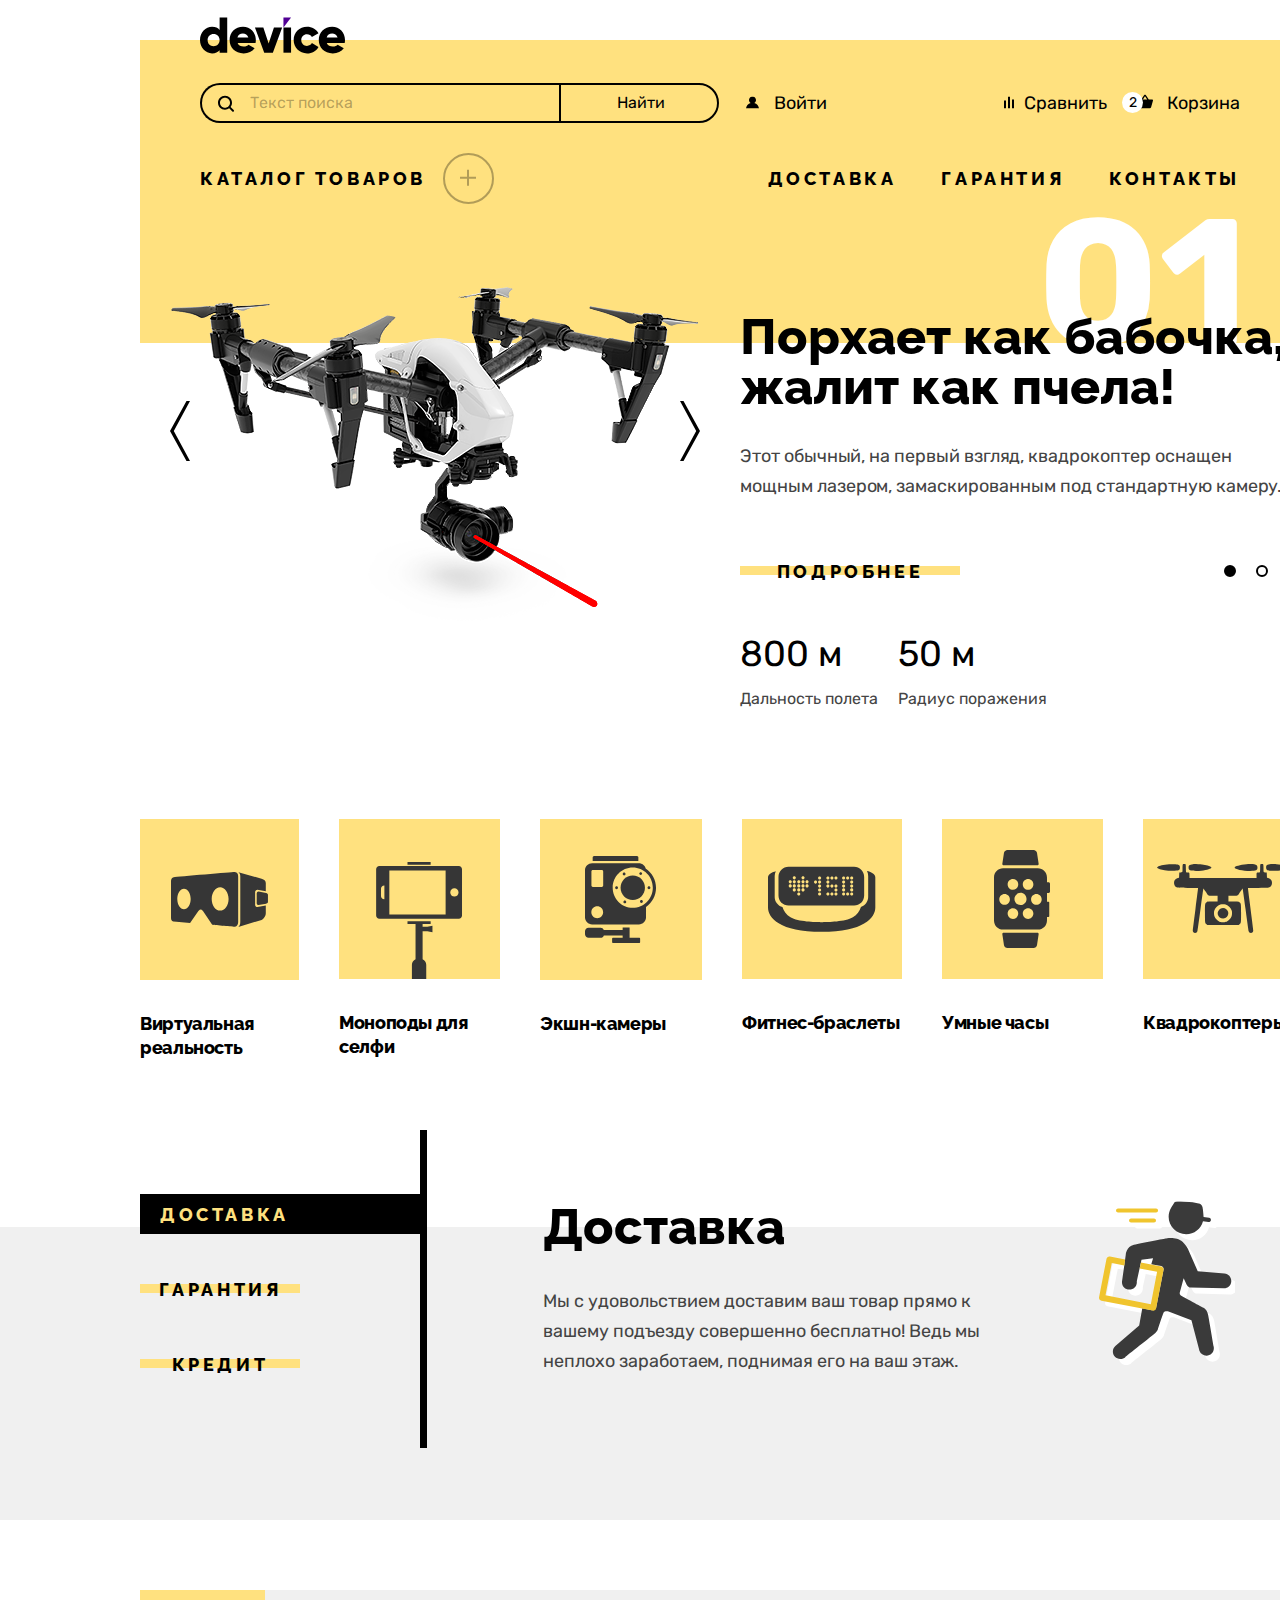
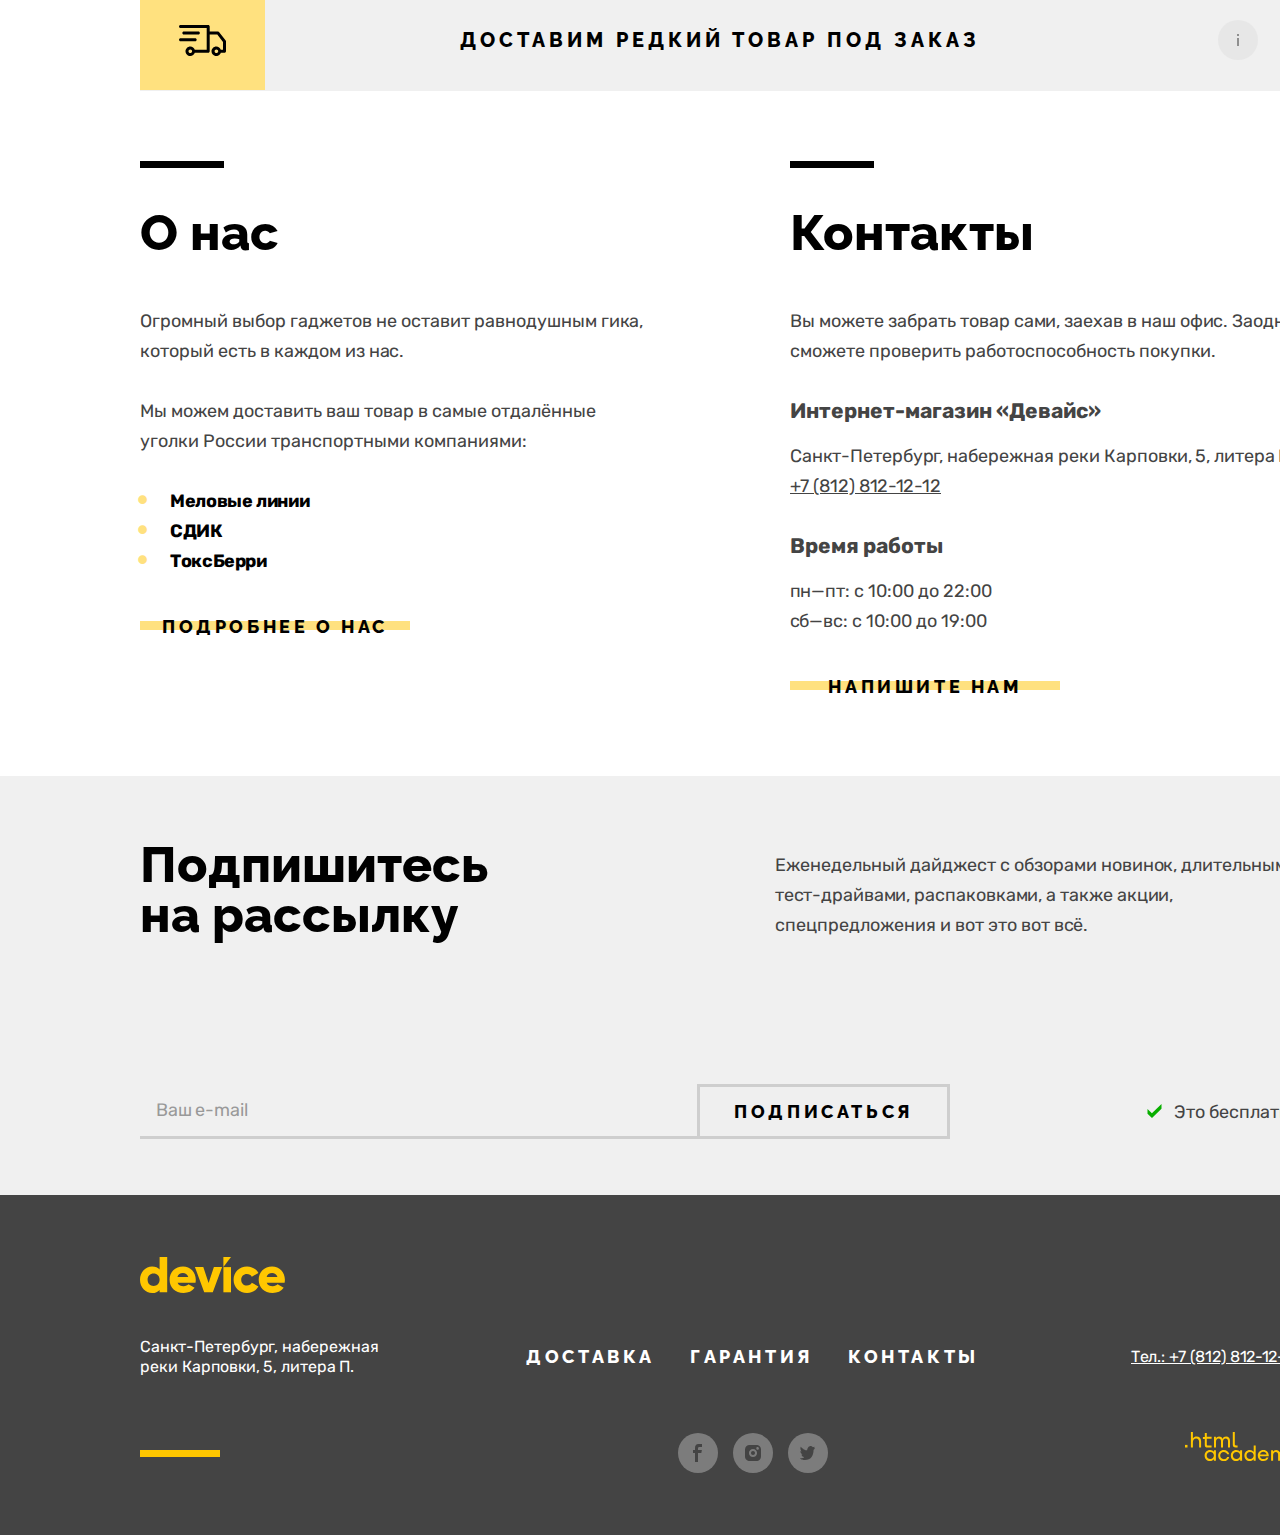
==== commit e997092f: ":heavy_check_mark: Сборка #1" ====
--- a/1/index.html
+++ b/1/index.html
@@ -34,9 +34,15 @@
       </a>
       <ul class="navigation_list">
         <li class="navigation_item">
-          <form class="search_form" action="#" method="get">
-            <input class="search_input" type="search" placeholder="Текст поиска">
-            <input class="search_submit" type="submit" value="Найти">
+          <form class="search_form" action="https://echo.htmlacademy.ru/" method="post">
+            <label class="search_input_label">
+              <span class="visually_hidden">введите то что ищите</span>
+              <input class="search_input" type="search" placeholder="Текст поиска">
+            </label>
+            <label class="search_input_label">
+              <span class="visually_hidden">нажмите чтобы найти</span>
+              <input class="search_submit" type="submit" value="Найти">
+            </label>
           </form>
         </li>
         <li class="navigation_item">
@@ -124,14 +130,14 @@
       </ul>
       <ul class="navigation_catalog_list">
         <li class="navigation_catalog_item">
-          <a class="navigation_catalog_link navigation_catalog_link_popover" href="catalog.html">Каталог товаров</a>
+          <a class="navigation_catalog_link navigation_catalog_link_popover" href="#">Каталог товаров</a>
           <div class="popover_catalog_list">
             <ul class="popover_catalog_list_inside">
               <li class="popover_catalog_item_inside">
                 <a class="popover_catalog_link" href="#">Виртуальная реальность</a>
               </li>
               <li class="popover_catalog_item_inside">
-                <a class="popover_catalog_link" href="#">Моноподы для cелфи</a>
+                <a class="popover_catalog_link" href="catalog.html" target="blanck">Моноподы для cелфи</a>
               </li>
               <li class="popover_catalog_item_inside">
                 <a class="popover_catalog_link" href="#">Экшн-камеры</a>
@@ -209,7 +215,7 @@
                 <a class="slider_indicators_link slider_2" href="#"></a>
               </li>
               <li class="slider_indicators_item">
-                <a class="slider_indicators_link" href="#"></a>
+                <a class="slider_indicators_link slider_3 href="#"></a>
               </li>
             </ol>
           </div>
@@ -264,7 +270,7 @@
               <a class="slider_indicators_link slider_2" href="#"></a>
             </li>
             <li class="slider_indicators_item">
-              <a class="slider_indicators_link" href="#"></a>
+              <a class="slider_indicators_link slider_3" href="#"></a>
             </li>
           </ol>
         </div>
@@ -315,7 +321,7 @@
             <a class="slider_indicators_link slider_2" href="#"></a>
           </li>
           <li class="slider_indicators_item">
-            <a class="slider_indicators_link" href="#"></a>
+            <a class="slider_indicators_link slider_3" href="#"></a>
           </li>
         </ol>
       </div>
@@ -341,45 +347,72 @@
   <ul class="catalog_categories_list">
     <li class="catalog_categories_item">
       <a class="catalog_categories_link catalog_categories_link_virtual" href="#">
-        <img class="catalog_categories_img" src="./images/svg/virtual_icon.svg" width="97" height="55"
-        alt="очки виртуальной реальности">
+        <svg class="catalog_categories_img" width="97" height="55" viewBox="0 0 97 55" fill="none" xmlns="http://www.w3.org/2000/svg">
+          <path d="M84.1314 32.639V20.003C84.1314 18.694 85.1764 17.633 86.4664 17.633L94.7924 19.214V11.02C94.7924 8.66497 93.0844 7.58897 90.5904 6.75497L67.4034 0.174968C69.0194 1.56597 69.2924 2.21497 69.2924 4.57097V49.78C69.2924 52.136 68.8424 53.846 67.3254 54.99L90.5904 47.925C92.9914 47.092 94.7924 43.709 94.7924 41.353V33.44L86.4664 35.007C85.1764 35.009 84.1314 33.947 84.1314 32.639Z" fill="#363636"/>
+          <path d="M95.1294 20.979L87.5314 19.535C86.5234 19.535 85.7074 20.364 85.7074 21.386V31.254C85.7074 32.277 86.5234 33.106 87.5314 33.106L95.1294 31.675C96.2834 31.256 96.9534 30.846 96.9534 29.823V22.83C96.9534 21.808 96.1874 21.323 95.1294 20.979Z" fill="#363636"/>
+          <path d="M67.1704 4.48297C67.1704 -0.597033 62.9384 0.0239677 62.9384 0.0239677C62.9384 0.0239677 5.83241 4.73797 2.83841 5.14497C-0.155585 5.55197 0.00141458 9.53197 0.00141458 9.53197C0.00141458 9.53197 0.000414578 42.069 0.000414578 45.812C0.000414578 49.555 2.59941 49.565 2.59941 49.565L19.0764 50.968L27.2124 39.3C27.2124 39.3 28.3214 37.472 29.7174 37.472C31.1144 37.472 32.1494 39.333 32.1494 39.333L41.2104 52.854C41.2104 52.854 60.1054 54.763 63.7314 54.763C67.3574 54.762 67.1704 49.739 67.1704 49.739C67.1704 49.739 67.1704 9.56297 67.1704 4.48297ZM12.9824 37.192C9.28442 37.192 6.28641 32.591 6.28641 26.917C6.28641 21.243 9.28442 16.642 12.9824 16.642C16.6804 16.642 19.6784 21.243 19.6784 26.917C19.6784 32.591 16.6804 37.192 12.9824 37.192ZM49.1404 38.618C44.4784 38.618 40.6994 33.379 40.6994 26.917C40.6994 20.454 44.4794 15.215 49.1404 15.215C53.8024 15.215 57.5824 20.454 57.5824 26.917C57.5824 33.379 53.8024 38.618 49.1404 38.618Z" fill="#363636"/>
+        </svg>
       </a>
       <p class="catalog_categories_description">Виртуальная
         реальность</p>
       </li>
       <li class="catalog_categories_item">
         <a class="catalog_categories_link catalog_categories_link_selfi" href="#">
-          <img class="catalog_categories_img virtual-img" src="./images/svg/selfi-icon.svg" width="86" height="117"
-          alt="очки виртуальной реальности">
+          <svg class="catalog_categories_img" width="87" height="117" viewBox="0 0 87 117" fill="none" xmlns="http://www.w3.org/2000/svg">
+            <path d="M82.821 4.011H3.33003C1.56903 4.011 0.142029 5.438 0.142029 7.199V53.612C0.142029 55.375 1.56903 56.801 3.33003 56.801H82.822C84.584 56.801 86.011 55.374 86.011 53.612V7.199C86.011 5.438 84.583 4.011 82.821 4.011ZM8.39203 37.236H8.16603C6.40403 37.236 4.97703 35.807 4.97703 34.047V26.764C4.97703 25.003 6.40403 23.576 8.16603 23.576H8.39203V37.236ZM69.623 52.408H13.341V8.402H69.623V52.408ZM78.4 34.552C76.111 34.552 74.254 32.697 74.254 30.405C74.254 28.113 76.11 26.258 78.4 26.258C80.691 26.258 82.548 28.113 82.548 30.405C82.548 32.697 80.691 34.552 78.4 34.552Z" fill="#363636"/>
+            <path d="M54.654 0H31.497V2.758H54.654V0Z" fill="#363636"/>
+            <path d="M46.608 64.861V61.888H54.654V59.13H31.498V61.888H39.543V97.134C37.404 98.072 35.908 100.206 35.908 102.693V117H50.243V102.693C50.243 100.207 48.748 98.072 46.607 97.136V69.146H51.403L56.454 70.359V63.648L51.403 64.861H46.608Z" fill="#363636"/>
+          </svg>
         </a>
         <p class="catalog_categories_description">Моноподы
           для селфи</p>
         </li>
         <li class="catalog_categories_item">
           <a class="catalog_categories_link catalog_categories_link_camera" href="#">
-            <img class="catalog_categories_img virtual-img" src="./images/svg/camera-icon.svg" width="71" height="87"
-            alt="очки виртуальной реальности">
+            <svg class="catalog_categories_img" width="72" height="87" viewBox="0 0 72 87" fill="none" xmlns="http://www.w3.org/2000/svg">
+              <path d="M53.349 1.49C53.349 0.754 52.771 0 52.038 0H9.053C8.32 0 7.672 0.754 7.672 1.49V5.012H53.348L53.349 1.49Z" fill="#363636"/>
+              <path d="M54.202 81.809H44.605V71.426H37.647V73.933H18.774C18.237 72.679 17.017 71.785 15.593 71.785H3.559C1.642 71.784 0 73.387 0 75.311V78.329C0 80.253 1.642 81.809 3.559 81.809H15.594C17.105 81.809 18.386 80.913 18.863 79.483H37.648V81.809H28.13C27.597 81.809 27.12 82.246 27.12 82.781V85.953C27.12 86.488 27.598 87.001 28.13 87.001H54.202C54.735 87.001 55.132 86.488 55.132 85.953V82.78C55.132 82.245 54.735 81.809 54.202 81.809Z" fill="#363636"/>
+              <path d="M60.666 12.39C59.805 9.453 57.099 7.34 53.895 7.34H7.148C3.25 7.34 0 10.449 0 14.361V61.261C0 65.173 3.25 68.382 7.148 68.382H53.895C57.793 68.382 61.021 65.173 61.021 61.261V50.915C67.087 46.711 71.022 39.704 71.022 31.751C71.021 23.672 66.89 16.57 60.666 12.39ZM12.238 62.151C8.979 62.151 6.337 59.501 6.337 56.23C6.337 52.96 8.979 50.308 12.238 50.308C15.497 50.308 18.14 52.96 18.14 56.23C18.14 59.501 15.497 62.151 12.238 62.151ZM18.199 29.546C18.199 30.332 17.564 30.968 16.781 30.968H7.841C7.058 30.968 6.423 30.331 6.423 29.546V15.386C6.423 14.6 7.058 13.963 7.841 13.963H16.78C17.563 13.963 18.198 14.6 18.198 15.386L18.199 29.546ZM47.762 51.858C36.686 51.858 27.705 42.848 27.705 31.735C27.705 20.622 36.685 11.611 47.762 11.611C58.839 11.611 67.82 20.621 67.82 31.735C67.82 42.849 58.839 51.858 47.762 51.858Z" fill="#363636"/>
+              <path d="M47.762 43.964C54.4932 43.964 59.95 38.4889 59.95 31.735C59.95 24.9811 54.4932 19.506 47.762 19.506C41.0308 19.506 35.574 24.9811 35.574 31.735C35.574 38.4889 41.0308 43.964 47.762 43.964Z" fill="#363636"/>
+              <path d="M31.562 33.171C32.3545 33.171 32.997 32.5285 32.997 31.736C32.997 30.9435 32.3545 30.301 31.562 30.301C30.7695 30.301 30.127 30.9435 30.127 31.736C30.127 32.5285 30.7695 33.171 31.562 33.171Z" fill="#363636"/>
+              <path d="M63.963 33.171C64.7555 33.171 65.398 32.5285 65.398 31.736C65.398 30.9435 64.7555 30.301 63.963 30.301C63.1705 30.301 62.528 30.9435 62.528 31.736C62.528 32.5285 63.1705 33.171 63.963 33.171Z" fill="#363636"/>
+              <path d="M39.109 19.429C39.9015 19.429 40.544 18.7865 40.544 17.994C40.544 17.2015 39.9015 16.559 39.109 16.559C38.3165 16.559 37.674 17.2015 37.674 17.994C37.674 18.7865 38.3165 19.429 39.109 19.429Z" fill="#363636"/>
+              <path d="M56.415 46.912C57.2048 46.912 57.845 46.2691 57.845 45.476C57.845 44.6829 57.2048 44.04 56.415 44.04C55.6252 44.04 54.985 44.6829 54.985 45.476C54.985 46.2691 55.6252 46.912 56.415 46.912Z" fill="#363636"/>
+              <path d="M55.697 19C56.4895 19 57.132 18.3575 57.132 17.565C57.132 16.7725 56.4895 16.13 55.697 16.13C54.9045 16.13 54.262 16.7725 54.262 17.565C54.262 18.3575 54.9045 19 55.697 19Z" fill="#363636"/>
+              <path d="M39.828 47.341C40.6205 47.341 41.263 46.6985 41.263 45.906C41.263 45.1135 40.6205 44.471 39.828 44.471C39.0355 44.471 38.393 45.1135 38.393 45.906C38.393 46.6985 39.0355 47.341 39.828 47.341Z" fill="#363636"/>
+              </svg>
           </a>
           <p class="catalog_categories_description">Экшн-камеры</p>
         </li>
         <li class="catalog_categories_item">
           <a class="catalog_categories_link catalog_categories_link_fitness" href="#">
-            <img class="catalog_categories_img virtual-img" src="./images/svg/fitness_icon.svg" width="107"
-            height="64" alt="очки виртуальной реальности">
+            <svg class="catalog_categories_img" width="108" height="66" viewBox="0 0 108 66" fill="none" xmlns="http://www.w3.org/2000/svg">
+              <path d="M98.967 5.07411C99.719 6.51511 100.176 8.15411 100.176 9.89211V30.9941C100.176 35.6101 97.084 39.5211 92.93 40.8941C91.605 44.8811 89.152 48.7481 84.879 51.3261C76.203 56.5571 53.755 56.1631 53.681 56.1631C53.603 56.1631 31.168 56.5581 22.492 51.3261C18.276 48.7811 15.784 44.9791 14.45 41.0471C10.032 39.8381 6.694 35.7961 6.694 30.9941V9.89311C6.694 8.20511 7.121 6.61111 7.833 5.20011C4.17 6.10911 0 7.91811 0 11.4341C0 17.6771 0 37.1211 0 41.4171C0 51.6681 11.839 65.8501 53.657 65.8501C95.477 65.8501 107.314 51.6681 107.314 41.4171C107.314 37.1211 107.314 17.6771 107.314 11.4341C107.313 7.75011 102.738 5.94011 98.967 5.07411Z" fill="#363636"/>
+              <path d="M20.561 39.4591H86.084C91.648 39.4591 96.158 34.9461 96.158 29.3821V10.9351C96.158 5.37211 91.648 0.860107 86.084 0.860107H20.561C14.997 0.860107 10.486 5.37111 10.486 10.9351V29.3821C10.486 34.9461 14.997 39.4591 20.561 39.4591ZM83.695 10.4681C84.562 10.4681 85.264 11.1711 85.264 12.0381C85.264 12.9041 84.562 13.6071 83.695 13.6071C82.828 13.6071 82.127 12.9041 82.127 12.0381C82.127 11.1701 82.828 10.4681 83.695 10.4681ZM83.695 14.5071C84.562 14.5071 85.264 15.2101 85.264 16.0751C85.264 16.9421 84.562 17.6441 83.695 17.6441C82.828 17.6441 82.127 16.9421 82.127 16.0751C82.127 15.2101 82.828 14.5071 83.695 14.5071ZM83.695 18.5461C84.562 18.5461 85.264 19.2481 85.264 20.1151C85.264 20.9811 84.562 21.6841 83.695 21.6841C82.828 21.6841 82.127 20.9811 82.127 20.1151C82.127 19.2481 82.828 18.5461 83.695 18.5461ZM83.695 22.3731C84.562 22.3731 85.264 23.0771 85.264 23.9421C85.264 24.8091 84.562 25.5101 83.695 25.5101C82.828 25.5101 82.127 24.8091 82.127 23.9421C82.127 23.0761 82.828 22.3731 83.695 22.3731ZM83.695 26.4121C84.562 26.4121 85.264 27.1141 85.264 27.9811C85.264 28.8461 84.562 29.5491 83.695 29.5491C82.828 29.5491 82.127 28.8451 82.127 27.9811C82.127 27.1141 82.828 26.4121 83.695 26.4121ZM79.656 10.4681C80.523 10.4681 81.224 11.1711 81.224 12.0381C81.224 12.9041 80.523 13.6071 79.656 13.6071C78.791 13.6071 78.088 12.9041 78.088 12.0381C78.088 11.1701 78.791 10.4681 79.656 10.4681ZM79.656 26.4121C80.523 26.4121 81.224 27.1141 81.224 27.9811C81.224 28.8461 80.523 29.5491 79.656 29.5491C78.791 29.5491 78.088 28.8451 78.088 27.9811C78.088 27.1141 78.791 26.4121 79.656 26.4121ZM75.619 10.4681C76.484 10.4681 77.187 11.1711 77.187 12.0381C77.187 12.9041 76.484 13.6071 75.619 13.6071C74.752 13.6071 74.05 12.9041 74.05 12.0381C74.05 11.1701 74.752 10.4681 75.619 10.4681ZM75.619 14.5071C76.484 14.5071 77.187 15.2101 77.187 16.0751C77.187 16.9421 76.484 17.6441 75.619 17.6441C74.752 17.6441 74.05 16.9421 74.05 16.0751C74.05 15.2101 74.752 14.5071 75.619 14.5071ZM75.619 18.5461C76.484 18.5461 77.187 19.2481 77.187 20.1151C77.187 20.9811 76.484 21.6841 75.619 21.6841C74.752 21.6841 74.05 20.9811 74.05 20.1151C74.05 19.2481 74.752 18.5461 75.619 18.5461ZM75.619 22.3731C76.484 22.3731 77.187 23.0771 77.187 23.9421C77.187 24.8091 76.484 25.5101 75.619 25.5101C74.752 25.5101 74.05 24.8091 74.05 23.9421C74.05 23.0761 74.752 22.3731 75.619 22.3731ZM75.619 26.4121C76.484 26.4121 77.187 27.1141 77.187 27.9811C77.187 28.8461 76.484 29.5491 75.619 29.5491C74.752 29.5491 74.05 28.8451 74.05 27.9811C74.05 27.1141 74.752 26.4121 75.619 26.4121ZM67.965 10.4681C68.832 10.4681 69.533 11.1711 69.533 12.0381C69.533 12.9041 68.832 13.6071 67.965 13.6071C67.098 13.6071 66.397 12.9041 66.397 12.0381C66.396 11.1701 67.1 10.4681 67.965 10.4681ZM67.965 18.5461C68.832 18.5461 69.533 19.2481 69.533 20.1151C69.533 20.9811 68.832 21.6841 67.965 21.6841C67.098 21.6841 66.397 20.9811 66.397 20.1151C66.396 19.2481 67.1 18.5461 67.965 18.5461ZM67.965 22.4271C68.832 22.4271 69.533 23.1281 69.533 23.9951C69.533 24.8601 68.832 25.5641 67.965 25.5641C67.098 25.5641 66.397 24.8601 66.397 23.9951C66.396 23.1281 67.1 22.4271 67.965 22.4271ZM67.965 26.4121C68.832 26.4121 69.533 27.1141 69.533 27.9811C69.533 28.8461 68.832 29.5491 67.965 29.5491C67.098 29.5491 66.397 28.8451 66.397 27.9811C66.396 27.1141 67.1 26.4121 67.965 26.4121ZM63.926 10.4681C64.793 10.4681 65.496 11.1711 65.496 12.0381C65.496 12.9041 64.793 13.6071 63.926 13.6071C63.061 13.6071 62.357 12.9041 62.357 12.0381C62.356 11.1701 63.061 10.4681 63.926 10.4681ZM63.926 18.5461C64.793 18.5461 65.496 19.2481 65.496 20.1151C65.496 20.9811 64.793 21.6841 63.926 21.6841C63.061 21.6841 62.357 20.9811 62.357 20.1151C62.356 19.2481 63.061 18.5461 63.926 18.5461ZM63.926 26.4121C64.793 26.4121 65.496 27.1141 65.496 27.9811C65.496 28.8461 64.793 29.5491 63.926 29.5491C63.061 29.5491 62.357 28.8451 62.357 27.9811C62.356 27.1141 63.061 26.4121 63.926 26.4121ZM59.888 10.4681C60.753 10.4681 61.457 11.1711 61.457 12.0381C61.457 12.9041 60.753 13.6071 59.888 13.6071C59.021 13.6071 58.32 12.9041 58.32 12.0381C58.319 11.1701 59.021 10.4681 59.888 10.4681ZM59.888 14.5071C60.753 14.5071 61.457 15.2101 61.457 16.0751C61.457 16.9421 60.753 17.6441 59.888 17.6441C59.021 17.6441 58.32 16.9421 58.32 16.0751C58.319 15.2101 59.021 14.5071 59.888 14.5071ZM59.888 18.5461C60.753 18.5461 61.457 19.2481 61.457 20.1151C61.457 20.9811 60.753 21.6841 59.888 21.6841C59.021 21.6841 58.32 20.9811 58.32 20.1151C58.319 19.2481 59.021 18.5461 59.888 18.5461ZM59.888 26.4121C60.753 26.4121 61.457 27.1141 61.457 27.9811C61.457 28.8461 60.753 29.5491 59.888 29.5491C59.021 29.5491 58.32 28.8451 58.32 27.9811C58.319 27.1141 59.021 26.4121 59.888 26.4121ZM51.598 10.4681C52.465 10.4681 53.167 11.1711 53.167 12.0381C53.167 12.9041 52.465 13.6071 51.598 13.6071C50.731 13.6071 50.03 12.9041 50.03 12.0381C50.029 11.1701 50.731 10.4681 51.598 10.4681ZM51.598 14.5071C52.465 14.5071 53.167 15.2101 53.167 16.0751C53.167 16.9421 52.465 17.6441 51.598 17.6441C50.731 17.6441 50.03 16.9421 50.03 16.0751C50.029 15.2101 50.731 14.5071 51.598 14.5071ZM51.598 18.5461C52.465 18.5461 53.167 19.2481 53.167 20.1151C53.167 20.9811 52.465 21.6841 51.598 21.6841C50.731 21.6841 50.03 20.9811 50.03 20.1151C50.029 19.2481 50.731 18.5461 51.598 18.5461ZM51.598 22.4271C52.465 22.4271 53.167 23.1281 53.167 23.9951C53.167 24.8601 52.465 25.5641 51.598 25.5641C50.731 25.5641 50.03 24.8601 50.03 23.9951C50.029 23.1281 50.731 22.4271 51.598 22.4271ZM51.598 26.4121C52.465 26.4121 53.167 27.1141 53.167 27.9811C53.167 28.8461 52.465 29.5491 51.598 29.5491C50.731 29.5491 50.03 28.8451 50.03 27.9811C50.029 27.1141 50.731 26.4121 51.598 26.4121ZM47.559 14.5071C48.426 14.5071 49.127 15.2101 49.127 16.0751C49.127 16.9421 48.426 17.6441 47.559 17.6441C46.692 17.6441 45.99 16.9421 45.99 16.0751C45.99 15.2101 46.691 14.5071 47.559 14.5071ZM39.057 14.2951C39.922 14.2951 40.626 14.9981 40.626 15.8631C40.626 16.7301 39.922 17.4321 39.057 17.4321C38.19 17.4321 37.486 16.7291 37.486 15.8631C37.486 14.9981 38.189 14.2951 39.057 14.2951ZM39.057 18.3331C39.922 18.3331 40.626 19.0361 40.626 19.9031C40.626 20.7691 39.922 21.4731 39.057 21.4731C38.19 21.4731 37.486 20.7691 37.486 19.9031C37.486 19.0361 38.189 18.3331 39.057 18.3331ZM35.018 10.2551C35.883 10.2551 36.586 10.9581 36.586 11.8251C36.586 12.6911 35.882 13.3931 35.018 13.3931C34.151 13.3931 33.449 12.6901 33.449 11.8251C33.449 10.9581 34.15 10.2551 35.018 10.2551ZM35.018 14.2951C35.883 14.2951 36.586 14.9981 36.586 15.8631C36.586 16.7301 35.882 17.4321 35.018 17.4321C34.151 17.4321 33.449 16.7291 33.449 15.8631C33.449 14.9981 34.15 14.2951 35.018 14.2951ZM35.018 18.3331C35.883 18.3331 36.586 19.0361 36.586 19.9031C36.586 20.7691 35.882 21.4731 35.018 21.4731C34.151 21.4731 33.449 20.7691 33.449 19.9031C33.449 19.0361 34.15 18.3331 35.018 18.3331ZM35.018 22.3731C35.883 22.3731 36.586 23.0771 36.586 23.9421C36.586 24.8091 35.882 25.5101 35.018 25.5101C34.151 25.5101 33.449 24.8091 33.449 23.9421C33.449 23.0761 34.15 22.3731 35.018 22.3731ZM30.764 14.2951C31.631 14.2951 32.333 14.9981 32.333 15.8631C32.333 16.7301 31.631 17.4321 30.764 17.4321C29.897 17.4321 29.196 16.7291 29.196 15.8631C29.196 14.9981 29.897 14.2951 30.764 14.2951ZM30.764 18.3331C31.631 18.3331 32.333 19.0361 32.333 19.9031C32.333 20.7691 31.631 21.4731 30.764 21.4731C29.897 21.4731 29.196 20.7691 29.196 19.9031C29.196 19.0361 29.897 18.3331 30.764 18.3331ZM30.764 22.3731C31.631 22.3731 32.333 23.0771 32.333 23.9421C32.333 24.8091 31.631 25.5101 30.764 25.5101C29.897 25.5101 29.196 24.8091 29.196 23.9421C29.196 23.0761 29.897 22.3731 30.764 22.3731ZM30.764 26.4121C31.631 26.4121 32.333 27.1141 32.333 27.9811C32.333 28.8461 31.631 29.5491 30.764 29.5491C29.897 29.5491 29.196 28.8451 29.196 27.9811C29.196 27.1141 29.897 26.4121 30.764 26.4121ZM26.3 10.2551C27.167 10.2551 27.871 10.9581 27.871 11.8251C27.871 12.6911 27.167 13.3931 26.3 13.3931C25.435 13.3931 24.731 12.6901 24.731 11.8251C24.731 10.9581 25.435 10.2551 26.3 10.2551ZM26.3 14.2951C27.167 14.2951 27.871 14.9981 27.871 15.8631C27.871 16.7301 27.167 17.4321 26.3 17.4321C25.435 17.4321 24.731 16.7291 24.731 15.8631C24.731 14.9981 25.435 14.2951 26.3 14.2951ZM26.3 18.3331C27.167 18.3331 27.871 19.0361 27.871 19.9031C27.871 20.7691 27.167 21.4731 26.3 21.4731C25.435 21.4731 24.731 20.7691 24.731 19.9031C24.731 19.0361 25.435 18.3331 26.3 18.3331ZM26.3 22.3731C27.167 22.3731 27.871 23.0771 27.871 23.9421C27.871 24.8091 27.167 25.5101 26.3 25.5101C25.435 25.5101 24.731 24.8091 24.731 23.9421C24.731 23.0761 25.435 22.3731 26.3 22.3731ZM22.263 14.2951C23.128 14.2951 23.832 14.9981 23.832 15.8631C23.832 16.7301 23.128 17.4321 22.263 17.4321C21.396 17.4321 20.694 16.7291 20.694 15.8631C20.694 14.9981 21.396 14.2951 22.263 14.2951ZM22.263 18.3331C23.128 18.3331 23.832 19.0361 23.832 19.9031C23.832 20.7691 23.128 21.4731 22.263 21.4731C21.396 21.4731 20.694 20.7691 20.694 19.9031C20.694 19.0361 21.396 18.3331 22.263 18.3331Z" fill="#363636"/>
+              </svg>
           </a>
           <p class="catalog_categories_description">Фитнес-браслеты</p>
         </li>
         <li class="catalog_categories_item">
           <a class="catalog_categories_link catalog_categories_link_smart" href="#">
-            <img class="catalog_categories_img virtual-img" src="./images/svg/smart_icon.svg" width="56" height="98"
-            alt="очки виртуальной реальности">
+            <svg class="catalog_categories_img" width="57" height="98" viewBox="0 0 57 98" fill="none" xmlns="http://www.w3.org/2000/svg">
+              <path d="M54.494 32.197H52.979V27.557C52.979 22.505 48.892 18.371 43.897 18.371H9.082C4.086 18.372 0 22.505 0 27.557V70.425C0 75.477 4.087 79.61 9.083 79.61H43.898C48.893 79.61 52.98 75.477 52.98 70.425V67.01H54.495C54.91 67.01 55.252 66.666 55.252 66.246V52.467C55.252 52.046 54.91 51.701 54.495 51.701H52.98V42.913H54.495C55.327 42.913 56.009 42.225 56.009 41.382V33.728C56.008 32.886 55.326 32.197 54.494 32.197ZM34.082 29.088C37.008 29.088 39.381 31.486 39.381 34.446C39.381 37.406 37.008 39.804 34.082 39.804C31.156 39.804 28.784 37.406 28.784 34.446C28.784 31.486 31.156 29.088 34.082 29.088ZM18.945 29.088C21.87 29.088 24.243 31.486 24.243 34.446C24.243 37.406 21.87 39.804 18.945 39.804C16.019 39.804 13.647 37.406 13.647 34.446C13.647 31.486 16.019 29.088 18.945 29.088ZM5.297 49.397C5.297 46.438 7.668 44.039 10.595 44.039C13.521 44.039 15.893 46.438 15.893 49.397C15.893 52.356 13.52 54.755 10.595 54.755C7.668 54.756 5.297 52.356 5.297 49.397ZM18.945 68.894C16.019 68.894 13.647 66.496 13.647 63.536C13.647 60.576 16.019 58.178 18.945 58.178C21.87 58.178 24.243 60.576 24.243 63.536C24.243 66.496 21.87 68.894 18.945 68.894ZM20.435 48.991C20.435 45.609 23.146 42.867 26.49 42.867C29.834 42.867 32.545 45.609 32.545 48.991C32.545 52.373 29.834 55.115 26.49 55.115C23.146 55.114 20.435 52.373 20.435 48.991ZM34.082 68.894C31.156 68.894 28.784 66.496 28.784 63.536C28.784 60.576 31.156 58.178 34.082 58.178C37.008 58.178 39.381 60.576 39.381 63.536C39.381 66.496 37.008 68.894 34.082 68.894ZM42.384 54.756C39.457 54.756 37.086 52.357 37.086 49.398C37.086 46.439 39.457 44.04 42.384 44.04C45.31 44.04 47.682 46.439 47.682 49.398C47.682 52.356 45.31 54.756 42.384 54.756Z" fill="#363636"/>
+              <path d="M9.646 15.31H43.333C44.176 15.31 44.765 14.629 44.639 13.796L43.023 3.028C43.023 3.028 43.023 3.027 43.021 3.026C42.771 1.362 41.189 0 39.506 0H13.474C11.788 0 10.206 1.362 9.957 3.028L8.342 13.795C8.217 14.628 8.803 15.31 9.646 15.31Z" fill="#363636"/>
+              <path d="M43.333 82.671H9.646C8.803 82.671 8.217 83.354 8.342 84.187L9.957 94.954C10.207 96.62 11.789 97.982 13.473 97.982H39.505C41.189 97.982 42.771 96.62 43.022 94.956V94.954L44.637 84.187C44.765 83.354 44.176 82.671 43.333 82.671Z" fill="#363636"/>
+              </svg>
           </a>
           <p class="catalog_categories_description">Умные часы</p>
         </li>
         <li class="catalog_categories_item">
           <a class="catalog_categories_link catalog_categories_link_quadro" href="#">
-            <img class="catalog_categories_img virtual-img" src="./images/svg/quadro_icon.svg" width="132" height="69"
-            alt="очки виртуальной реальности">
+            <svg class="catalog_categories_img" width="133" height="70" viewBox="0 0 133 70" fill="none" xmlns="http://www.w3.org/2000/svg">
+              <path d="M12.0523 0.257913C6.50738 0.745213 1.83838 1.85073 0.575275 2.93033C-0.147425 3.54653 -0.147425 3.54653 0.342875 4.08653C0.987375 4.80623 4.05628 5.73151 7.59048 6.32281C11.5885 6.99081 20.1003 7.01622 21.3136 6.37412C22.5255 5.70612 22.9376 4.96048 22.9376 3.39268C22.9376 1.77398 22.3185 0.976689 20.7198 0.540189C19.274 0.154289 14.9415 1.33812e-05 12.0523 0.257913Z" fill="#363636"/>
+              <path d="M25.7745 0.488281C25.6451 0.771481 25.5162 2.5962 25.5162 4.6001C25.5162 8.6611 25.6715 8.3784 23.3243 8.5332L22.2935 8.6103L22.0352 13.6986L20.8487 13.9818C18.2696 14.6498 16.8497 16.577 17.0572 19.2762C17.1851 21.2034 18.088 22.617 19.6358 23.3631C20.7447 23.8763 21.1055 23.9012 30.8819 23.9012C36.4268 23.9012 41.0191 23.9798 41.0704 24.0819C41.1212 24.2103 39.961 33.4891 38.4908 44.7206C37.046 55.9511 35.8077 65.7177 35.7823 66.3866C35.731 68.0038 36.6085 69.0077 38.13 69.0077C39.3673 69.0077 40.1417 68.3661 40.4513 67.1063C40.5807 66.5926 41.9469 56.7733 43.4694 45.285C44.9914 33.8221 46.3322 24.4163 46.4098 24.4163C46.5128 24.4163 47.4928 25.8294 48.6022 27.552C51.5421 32.178 51.0011 31.8689 56.2375 31.8689H60.5959V37.4987L55.4631 37.5758C50.7429 37.6529 50.2531 37.7028 49.5818 38.191C48.009 39.3482 47.9568 39.606 47.9568 49.1676C47.9568 58.7018 47.9832 58.9596 49.4793 60.2174L50.3304 60.9127H81.6956L82.5462 60.2174C84.0423 58.9596 84.0667 58.7018 84.0667 49.1676C84.0667 39.6061 84.0159 39.3483 82.4437 38.191C81.7728 37.7027 81.2826 37.6529 76.5619 37.5758L71.4301 37.4987V31.8689H75.7895C81.0239 31.8689 80.4829 32.178 83.4233 27.552C84.5337 25.8293 85.5131 24.4163 85.6167 24.4163C85.6929 24.4163 87.0356 33.8221 88.5562 45.285C90.0787 56.7733 91.4458 66.5926 91.5748 67.1063C91.8844 68.3661 92.6568 69.0077 93.8961 69.0077C95.4176 69.0077 96.2955 68.0038 96.2428 66.3866C96.2174 65.7177 94.9791 55.9511 93.5338 44.7206C92.065 33.4892 90.9029 24.2103 90.9557 24.0819C91.0065 23.9798 95.5973 23.9012 101.145 23.9012C110.921 23.9012 111.281 23.8763 112.389 23.3631C113.937 22.617 114.839 21.2034 114.968 19.2762C115.175 16.577 113.757 14.6497 111.177 13.9818L109.99 13.6986L109.734 8.6103L108.702 8.5332C106.355 8.3784 106.508 8.6611 106.508 4.6001C106.508 2.5962 106.38 0.771481 106.252 0.488281C106.045 0.128381 105.709 0 104.884 0C104.265 0 103.646 0.128394 103.464 0.308594C103.258 0.514194 103.155 1.77392 103.155 4.24072C103.155 6.70802 103.052 7.9678 102.845 8.1728C102.666 8.3525 101.944 8.48091 101.196 8.48091C99.5699 8.48091 99.5445 8.53311 99.5445 11.5913V13.8784H32.4806V11.5913C32.4806 8.53321 32.4557 8.48091 30.8307 8.48091C30.0822 8.48091 29.3605 8.3525 29.1803 8.1728C28.9728 7.9677 28.8702 6.70802 28.8702 4.24072C28.8702 1.77392 28.7672 0.514094 28.5606 0.308594C28.3799 0.128394 27.7603 0 27.1417 0C26.317 0 25.9815 0.128481 25.7745 0.488281ZM68.6173 40.6084C71.506 41.5068 74.0089 44.001 74.7833 46.7764C75.2218 48.3194 75.0929 50.9922 74.4991 52.5596C73.8028 54.4346 71.8145 56.5694 69.9337 57.4951C68.6437 58.1367 68.1798 58.2139 66.0128 58.2139C63.8463 58.2139 63.3819 58.1368 62.0924 57.4951C60.2081 56.5693 58.2233 54.4346 57.5265 52.5596C56.9337 50.9922 56.8038 48.3194 57.2428 46.7764C57.9908 44.0528 60.4923 41.5069 63.3043 40.6084C65.3165 39.9659 66.6046 39.9659 68.6173 40.6084Z" fill="#363636"/>
+              <path d="M63.794 44.4375C61.7574 45.3633 60.2872 48.0869 60.7252 50.168C61.4991 53.8448 65.5484 55.7207 68.7208 53.8701C70.7062 52.7119 71.712 50.3232 71.172 48.0869C70.6036 45.6963 68.4376 43.9492 66.0128 43.9492C65.3673 43.9493 64.3873 44.1807 63.794 44.4375Z" fill="#363636"/>
+              <path d="M36.0919 0.154283C32.1715 0.822283 31.5787 1.28518 31.5787 3.59808C31.5787 5.42278 32.0426 6.0141 33.8468 6.5537C35.3966 7.0161 41.0192 7.06787 44.3468 6.68207C51.2076 5.85977 55.6686 4.13766 54.0455 2.93006C52.7804 2.03016 49.1432 1.05358 44.9913 0.539977C42.5157 0.231977 36.9952 -1.67042e-05 36.0919 0.154283Z" fill="#363636"/>
+              <path d="M89.4845 0.257917C83.1652 0.848217 77.6202 2.339 77.6202 3.4439C77.6202 5.1661 85.461 6.91361 93.2501 6.93951C99.0538 6.93951 100.446 6.2974 100.446 3.5982C100.446 1.774 99.8273 0.976616 98.0734 0.514216C96.4239 0.102616 92.3985 1.71959e-05 89.4845 0.257917Z" fill="#363636"/>
+              <path d="M112.776 0.283308C110.996 0.514308 109.758 1.05383 109.346 1.77403C108.959 2.54453 109.036 4.67781 109.5 5.34581C110.428 6.65681 111.152 6.81109 116.568 6.81109C120.23 6.81109 122.37 6.68221 124.435 6.32281C127.969 5.73151 131.038 4.80623 131.683 4.08653C132.173 3.54653 132.173 3.54653 131.45 2.93033C130.109 1.79943 125.492 0.745217 119.534 0.257917C116.053 -0.0252828 115.046 -0.0252922 112.776 0.283308Z" fill="#363636"/>
+              </svg>
           </a>
           <p class="catalog_categories_description">Квадрокоптеры</p>
         </li>
@@ -460,7 +493,7 @@
         </p>
         <h3 class="contacts_title">Интернет-магазин «Девайс»</h3>
         <p class="about_us_description">Санкт-Петербург, набережная реки Карповки, 5, литера П.
-          <a class="contacts_tel_link" href="tel:78128121212">+7 (812) 812-12-12</a>
+          <a class="contacts_tel_link" href="tel:78128121212" target="blanck">+7 (812) 812-12-12</a>
         </p>
         <h3 class="contacts_title">Время работы</h3>
         <p class="work_time_description">пн—пт: с 10:00 до 22:00</p>
@@ -479,7 +512,7 @@
             </p>
           </div>
           <div class="form_and_notation_wrapper">
-            <form class="subscribe_form" action="#" method="get" name="subscribe_form">
+            <form class="subscribe_form" action="https://echo.htmlacademy.ru/" method="post" name="subscribe_form">
               <label class="subscribe_input_label"><span class="visually_hidden">Введите адресс электронной почты</span>
                 <input class="subscribe_input" type="email" name="email" placeholder="Ваш e-mail">
               </label>
@@ -530,11 +563,11 @@
               <a class="footer_services_link" href="#">Контакты</a>
             </li>
           </ul>
-          <a class="footer_tel" href="tel:+78128121212">Тел.: +7 (812) 812-12-12</a>
+          <a class="footer_tel" href="tel:+78128121212" target="blanck">Тел.: +7 (812) 812-12-12</a>
           <div class="footer_decor_line"></div>
           <ul class="foote_social_list">
             <li class="footer_social_item">
-              <a class="footer_social_link" href="#">
+              <a class="footer_social_link" href="https://www.facebook.com/htmlacademy" target="blanck">
                 <span class="visually_hidden">Фейсбук</span>
                 <svg width="9" height="18" viewBox="0 0 9 18" fill="currentColor" xmlns="http://www.w3.org/2000/svg">
                   <path d="M6.5 3H9V0H5.6C2.8 0 2 1.7 2 4.2V6H0V9H2V18H5V9H8.3L8.9 6H5V4.5C5 3.7 5.3 3 6.5 3Z" />
@@ -542,7 +575,7 @@
               </a>
             </li>
             <li class="footer_social_item">
-              <a class="footer_social_link" href="#">
+              <a class="footer_social_link" href="https://www.instagram.com/htmlacademy/" target="blanck">
                 <span class="visually_hidden">Инстаграм</span>
                 <svg width="16" height="16" viewBox="0 0 16 16" fill="currentColor" xmlns="http://www.w3.org/2000/svg">
                   <path
@@ -556,7 +589,7 @@
               </a>
             </li>
             <li class="footer_social_item">
-              <a class="footer_social_link" href="#"><span class="visually_hidden">Твиттер</span>
+              <a class="footer_social_link" href="https://twitter.com/htmlacademy_ru" target="blanck"><span class="visually_hidden">Твиттер</span>
                 <svg width="15" height="15" viewBox="0 0 15 15" fill="currentColor" xmlns="http://www.w3.org/2000/svg">
                   <path d="M9.7 0.155143C11.2 -0.344857 12.3 0.455143 12.9 1.25514C13.4 1.05514 14 0.855143 14.6 0.655143C14.6 1.45514 14.1 2.05514
                   13.8 2.25514C14.5 2.45514 15 1.85514 15 1.85514C14.9 2.75514 14.1 3.55514 13.6 3.75514C13.4 10.0551 10.8 14.1551 4.7 14.0551C4.2 14.0551
@@ -567,7 +600,7 @@
               </a>
             </li>
           </ul>
-          <a class="logo_partner_link" href="#">
+          <a class="logo_partner_link" href="https://htmlacademy.ru/" target="blanck">
             <svg width="115" height="33" viewBox="0 0 115 33" fill="currentColor" xmlns="http://www.w3.org/2000/svg">
               <path d="M0 12.9V15.5H2.5V12.9H0Z" />
               <path
@@ -606,7 +639,7 @@
             15.3636L23.6364 26L26 23.6364L15.3636 13L26 2.36364Z" fill="black" />
           </svg>
         </button>
-        <form class="modal_form" method="post" action="#">
+        <form class="modal_form" method="post" action="https://echo.htmlacademy.ru/">
           <ul class="modal_form_input_list">
             <li class="model_form_input_item">
               <label class="modal_form_label modal_form_label_name">
--- a/1/styles/style.css
+++ b/1/styles/style.css
@@ -39,7 +39,7 @@
   font-size: 18px;
   line-height: 30px;
   color: #444444;
-  width: 1440px;
+  width: 100%;
   margin: 0 auto;
   background-color: #FFFFFF;
 }
@@ -83,6 +83,7 @@
 }
 
 .search_input {
+  width: 100%;
   position: relative;
   border: 2px solid #000000;
   box-sizing: border-box;
@@ -102,10 +103,14 @@
 }
 
 .search_input:focus {
+  outline: none;
+}
+
+.search_input_label:focus-within {
   outline: 2px solid #AF4FFF;
   outline-offset: 2px;
-  box-sizing: border-box;
-}
+}
+
 
 .search_input:disabled {
   opacity: 0.3;
@@ -125,6 +130,7 @@
 .search_submit {
   border: 2px solid #000000;
   box-sizing: border-box;
+  width: 100%;
   border-radius: 0px 50px 50px 0px;
   padding: 8px 56px;
   font-family: "Rubik", sans-serif;
@@ -143,9 +149,7 @@
 }
 
 .search_submit:focus {
-  outline: 2px solid #AF4FFF;
-  outline-offset: 2px;
-  box-sizing: border-box;
+  outline: none;
 }
 
 .search_submit:active {
@@ -267,7 +271,7 @@
   min-height: 307px;
   background-color: #000000;
   box-sizing: border-box;
-  z-index: 2;
+  z-index: 3;
 }
 
 .popover_basket {
@@ -476,13 +480,14 @@
   background-image: url("../images/svg/plus_catalog.svg");
   background-repeat: no-repeat;
   background-position: left 48% top 47%;
+  z-index: 1;
 }
 
 .navigation_catalog_link:hover {
   opacity: 0.6;
   text-decoration: underline;
-  z-index: 3;
-}
+}
+
 
 .navigation_catalog_link:focus {
   text-decoration: underline;
@@ -506,6 +511,7 @@
 .navigation_catalog_link_popover {
   position: relative;
   padding-right: 60px;
+  z-index: 3;
 }
 
 .popover_catalog_list {
@@ -546,15 +552,27 @@
   color: #000000;
 }
 
-.popover_catalog_link:focus {
-  outline: 2px solid #AF4FFF;
-}
-
-.navigation_catalog_link_popover:hover + .popover_catalog_list {
+
+.navigation_catalog_link_popover:focus-within + .popover_catalog_list {
   display: flex;
   flex-direction: row;
   flex-wrap: wrap;
 }
+
+
+.popover_catalog_list:focus + .popover_catalog_item_inside {
+  outline: 2px solid #AF4FFF;
+}
+
+
+.popover_catalog_link:hover {
+  opacity: 0.6;
+}
+
+.popover_catalog_link:focus {
+  outline: 2px solid #AF4FFF;
+}
+
 
 .catalog_button_main {
   position: absolute;
@@ -1560,8 +1578,7 @@
 }
 
 .footer_social_link:focus {
-  outline: 2px solid #AF4FFF;
-  outline-offset: 2px;
+  outline: none;
 }
 
 
@@ -1574,6 +1591,11 @@
 
 .footer_social_item {
   margin-right: 15px;
+}
+
+.footer_social_item:focus-within {
+  outline: 2px solid #AF4FFF;
+  outline-offset: 2px;
 }
 
 .footer_social_item:last-child {
@@ -1636,8 +1658,10 @@
 }
 
 .glass_wrapper {
-  padding-left: 60px;
-  padding-right: 40px;
+  padding-left: 200px;
+  padding-right: 161px;
+  width: 1080px;
+  margin: 0 auto;
 }
 
 .breadcrumbs_title {
@@ -2054,17 +2078,20 @@
   border: none;
 }
 
+.background_wrapper {
+  background-color: #F0F0F0;
+}
+
 .filter_grid_container {
+  width: 1160px;
   display: grid;
-  grid-template-columns: 320px 1fr;
+  grid-template-columns: 320px 840px;
   grid-template-rows: 70px 1fr;
-  background-color: #F0F0F0;
   padding-top: 25px;
-  width: 1160px;
-  padding: 25px 140px;
   padding-bottom: 0;
-  margin: auto;
-}
+  margin: 0 auto;
+}
+
 
 .filters_navigation_list {
   display: flex;
@@ -2354,19 +2381,21 @@
 }
 
 .pagination {
+  width: 100%;
   grid-column: 2/3;
   display: flex;
   align-items: center;
   justify-content: space-between;
   background-color: #ffffff;
-  padding: 0 40px 78px 40px;
+  padding-bottom: 78px;
 }
 
 .pagination_wrapper {
+  width: 760px;
   display: flex;
   justify-content: space-between;
   background-color: #EBEBEB;
-  flex-grow: 1;
+  margin: 0 auto;
 }
 
 .pagination_list {
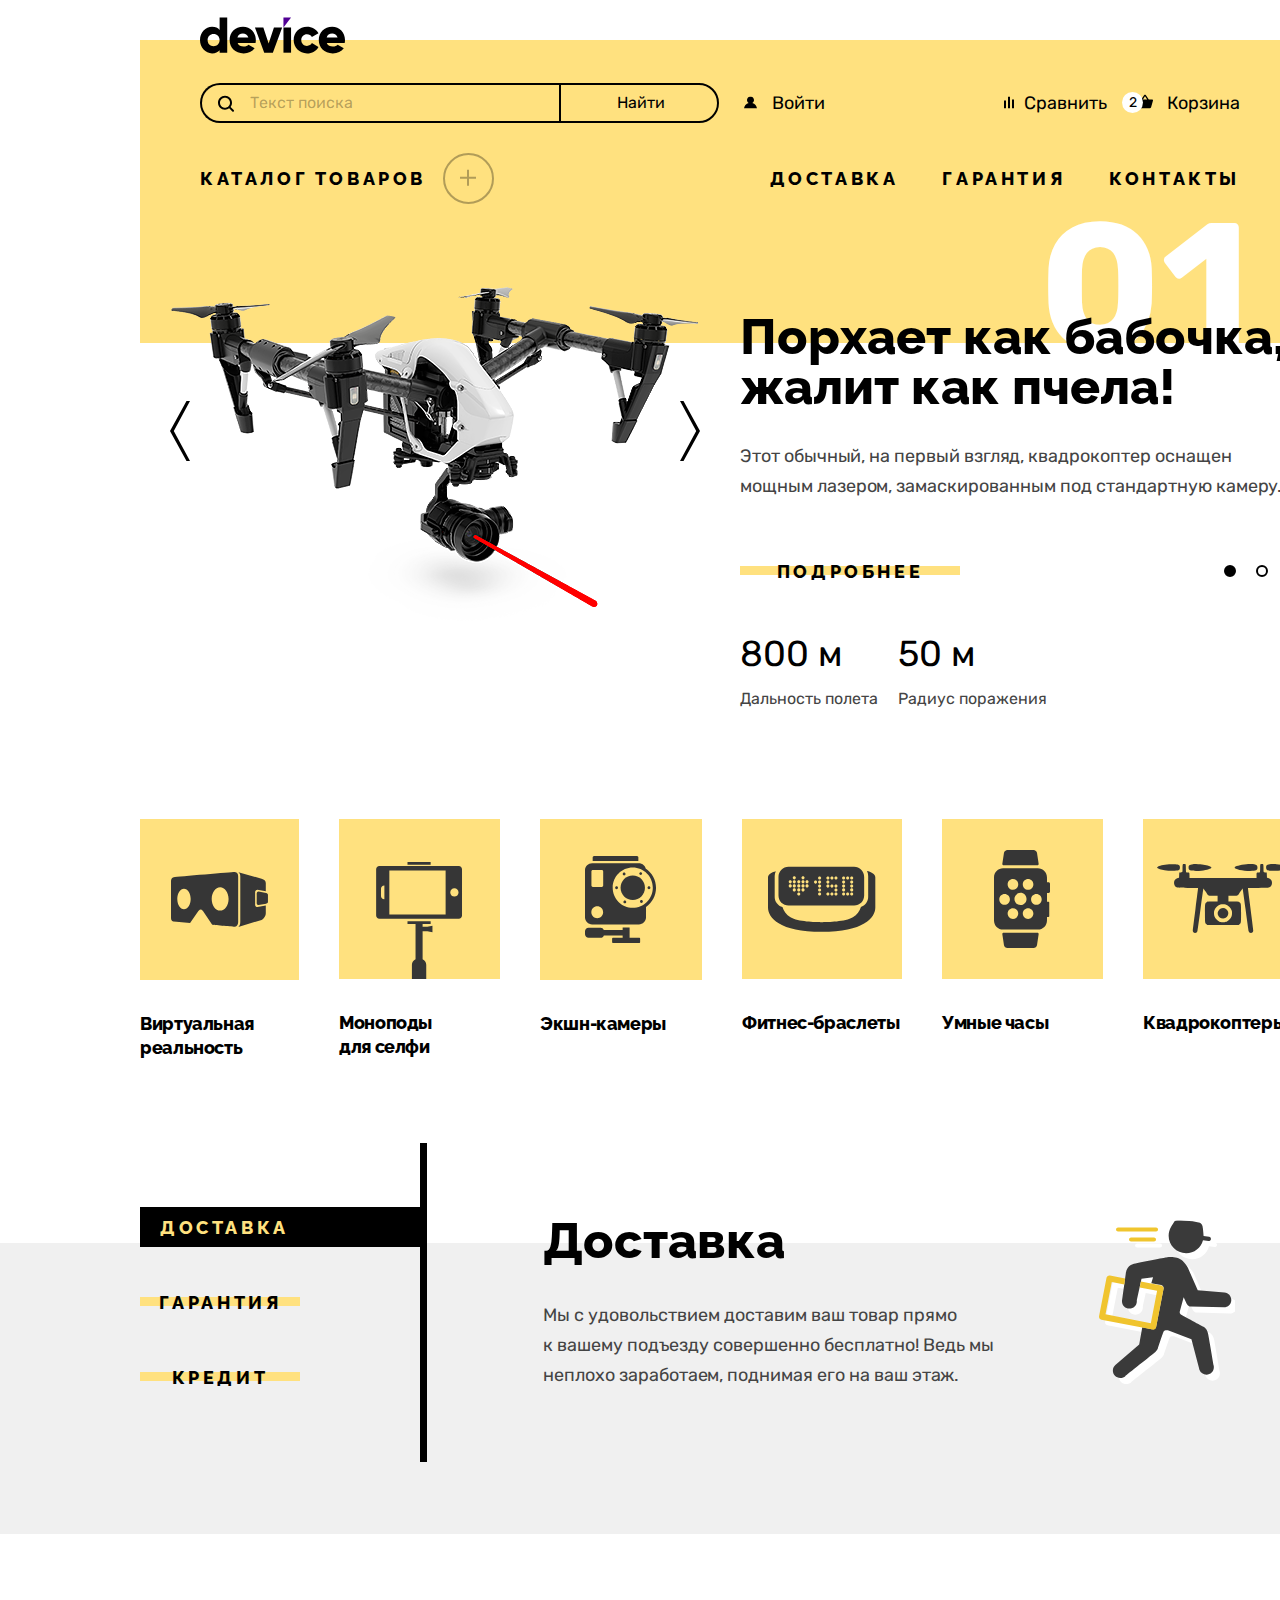
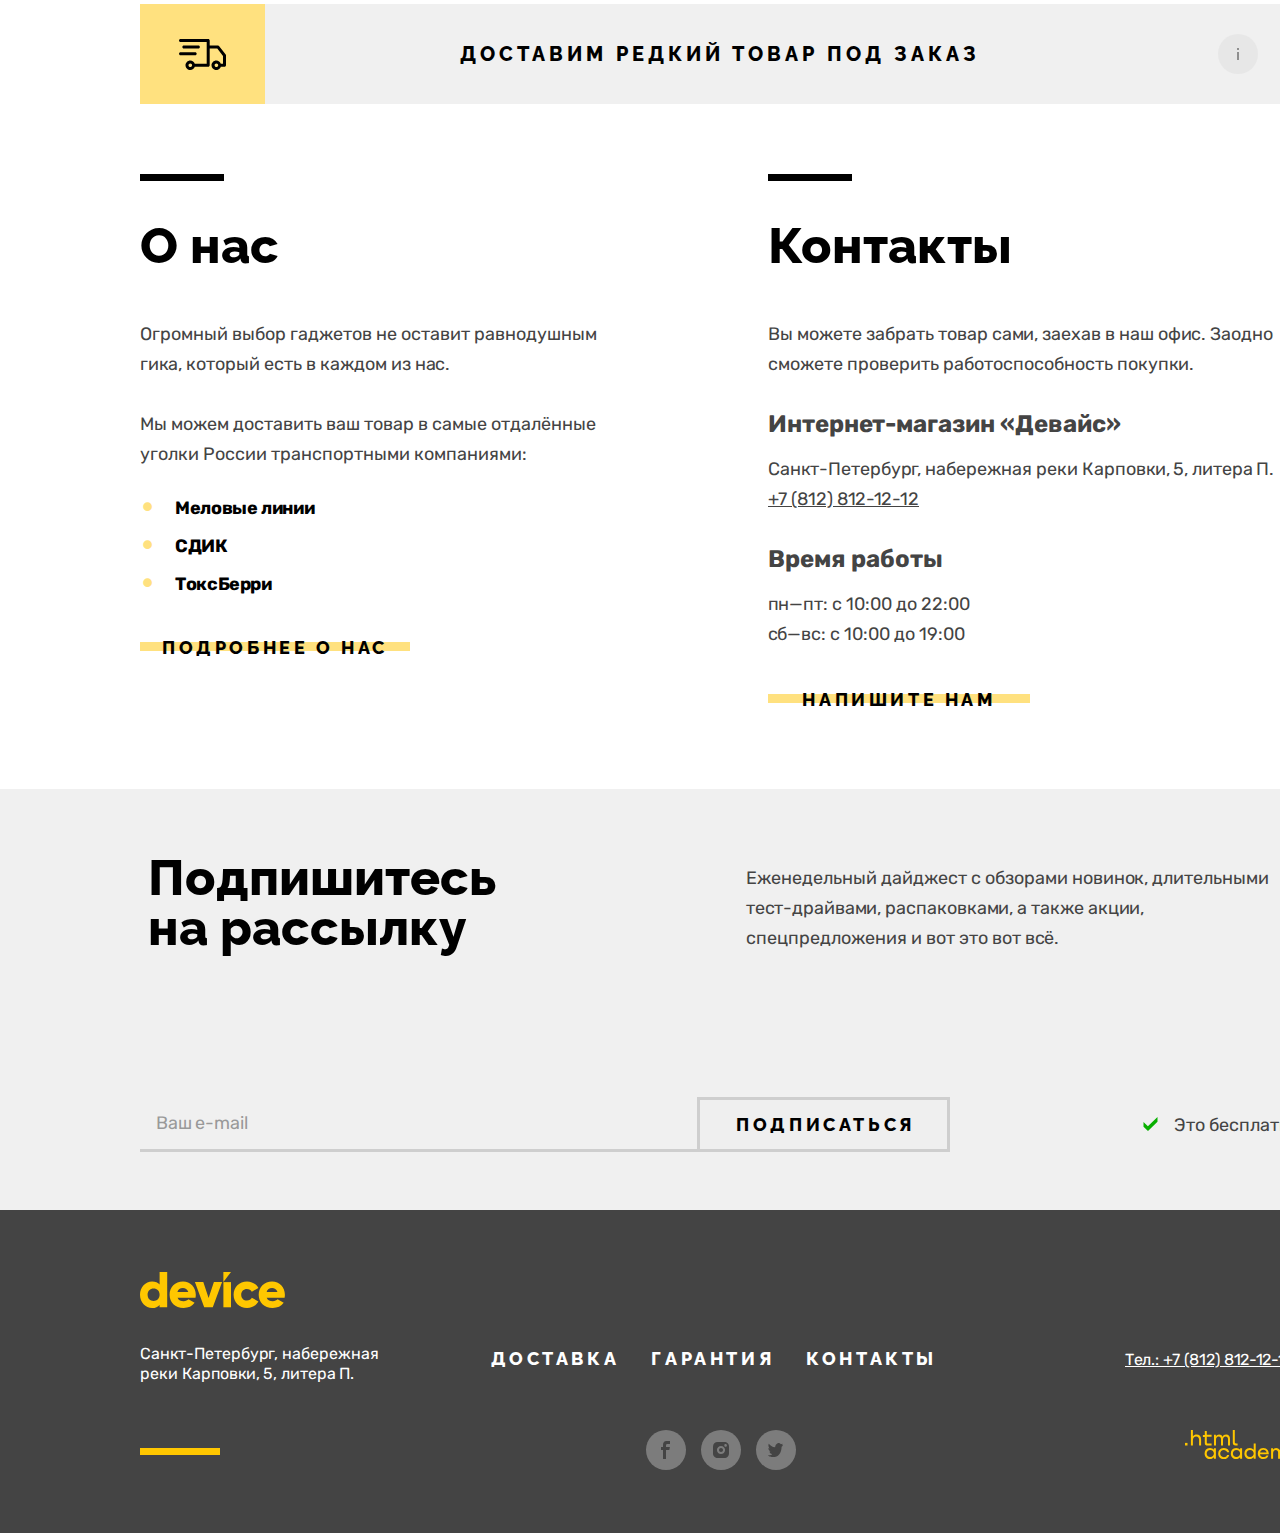
==== commit 6cbb9e67: ":heavy_check_mark: Сборка #1" ====
--- a/1/index.html
+++ b/1/index.html
@@ -98,7 +98,7 @@
       </svg>
       Корзина
     </a>
-    <div class="popover_basket">
+    <div class="popover_basket popover_basket_off">
       <ul class="basket_list">
         <li class="basket_item">
           <a class="basket_item_link" href="#">
@@ -131,7 +131,7 @@
       <ul class="navigation_catalog_list">
         <li class="navigation_catalog_item">
           <a class="navigation_catalog_link navigation_catalog_link_popover" href="#">Каталог товаров</a>
-          <div class="popover_catalog_list">
+          <div class="popover_catalog_list popover_catalog_off">
             <ul class="popover_catalog_list_inside">
               <li class="popover_catalog_item_inside">
                 <a class="popover_catalog_link" href="#">Виртуальная реальность</a>
@@ -197,7 +197,7 @@
         </div>
       </div>
       <div class="slider_description_wrapper">
-        <span class="slider-number">01</span>
+        <span class="slider_number">01</span>
         <h3 class="slider_title">Порхает как бабочка,
           жалит как пчела!</h3>
           <p class="slider_description">Этот обычный, на первый взгляд, квадрокоптер оснащен мощным лазером,
@@ -252,7 +252,7 @@
       </div>
     </div>
     <div class="slider_description_wrapper">
-      <span class="slider-number">02</span>
+      <span class="slider_number">02</span>
       <h3 class="slider_title">Худеем
         правильно!</h3>
         <p class="slider_description">Мотивирующие фитнес-браслеты помогут найти в себе силы
@@ -303,7 +303,7 @@
     </div>
   </div>
   <div class="slider_description_wrapper">
-    <span class="slider-number">03</span>
+    <span class="slider_number">03</span>
     <h3 class="slider_title">Делай селфи,
       как Бен Стиллер! </h3>
       <p class="slider_description">Самая длинная палка для селфи доступна в нашем магазине.
@@ -364,7 +364,7 @@
             <path d="M46.608 64.861V61.888H54.654V59.13H31.498V61.888H39.543V97.134C37.404 98.072 35.908 100.206 35.908 102.693V117H50.243V102.693C50.243 100.207 48.748 98.072 46.607 97.136V69.146H51.403L56.454 70.359V63.648L51.403 64.861H46.608Z" fill="#363636"/>
           </svg>
         </a>
-        <p class="catalog_categories_description">Моноподы
+        <p class="catalog_categories_description">Моноподы<br>
           для селфи</p>
         </li>
         <li class="catalog_categories_item">
@@ -419,29 +419,29 @@
       </ul>
     </section>
   </div>
-  <section class="delivery">
+  <section class="delivery" id="delivery">
     <div class="container">
       <div class="delivery_wrapper">
         <ul class="delivery_list">
           <li class="delivery_item">
-            <a class="delivery_link delivery_link_current" href="#">
+            <a class="services_link  delivery_link services_link_current" href="#delivery">
               Доставка
             </a>
           </li>
           <li class="delivery_item">
-            <a class="delivery_link" href="#">
+            <a class="services_link garanty_link" href="#delivery">
               Гарантия
             </a>
           </li>
           <li class="delivery_item">
-            <a class="delivery_link" href="#">
+            <a class="services_link credit_link" href="#delivery">
               Кредит
             </a>
           </li>
         </ul>
-        <div class="delivery_description_wrapper delivery_card  delivery_description_current">
+        <div class="delivery_description_wrapper delivery_card">
           <h2 class="delivery_title">Доставка</h2>
-          <p class="delivery_description">Мы с удовольствием доставим ваш товар прямо
+          <p class="delivery_description delivery_description_different">Мы с удовольствием доставим ваш товар прямо<br>
             к вашему подъезду совершенно бесплатно! Ведь
             мы неплохо заработаем, поднимая его на ваш этаж.
           </p>
@@ -472,10 +472,10 @@
       <div class="about_us_column">
         <div class="decor_wrapper"></div>
         <h2 class="about_us_title">О нас</h2>
-        <p class="about_us_description">Огромный выбор гаджетов не оставит равнодушным гика, который есть в каждом из
+        <p class="about_us_description">Огромный выбор гаджетов не оставит равнодушным<br> гика, который есть в каждом из
           нас.
         </p>
-        <p class="about_us_description">Мы можем доставить ваш товар в самые отдалённые уголки России транспортными
+        <p class="about_us_description about_us_description_different">Мы можем доставить ваш товар в самые отдалённые уголки России транспортными
           компаниями:
         </p>
         <ul class="about_us_list">
@@ -498,7 +498,7 @@
         <h3 class="contacts_title">Время работы</h3>
         <p class="work_time_description">пн—пт: с 10:00 до 22:00</p>
         <p class="work_time_description">сб—вс: с 10:00 до 19:00</p>
-        <a class="about_us_link" href="#">Напишите нам</a>
+        <a class="about_us_link about_us_link_different" href="#">Напишите нам</a>
       </div>
     </section>
     </div>
@@ -691,5 +691,6 @@
           </form>
         </div>
       </div>
+      <script src="./js/main.js"></script>
     </body>
     </html>
--- a/1/styles/style.css
+++ b/1/styles/style.css
@@ -185,7 +185,15 @@
 
 .navigation_item {
   position: relative;
-  margin-right: 26px;
+  margin-right: 24px;
+}
+
+.navigation_item_different {
+  margin-right: 10px;
+}
+
+.navigation_item_inner {
+  margin-right: 16px;
 }
 
 .navigation_item:nth-child(2) {
@@ -211,8 +219,9 @@
 .navigation_catalog_item {
   display: flex;
   align-items: center;
-  margin-left: 45px;
-}
+  margin-left: 44px;
+}
+
 
 .navigation_catalog_item:first-child {
   position: relative;
@@ -260,7 +269,7 @@
   padding-left: 15px;
 }
 
-.navigation_link_basket:hover + .popover_basket {
+.popover_basket {
   position: absolute;
   top: 30px;
   right: -83px;
@@ -274,7 +283,7 @@
   z-index: 3;
 }
 
-.popover_basket {
+.popover_basket_off {
   display: none;
 }
 
@@ -514,8 +523,9 @@
   z-index: 3;
 }
 
+
 .popover_catalog_list {
-  display: none;
+  display: flex;
   flex-direction: row;
   flex-wrap: wrap;
   position: absolute;
@@ -530,6 +540,10 @@
   z-index: 2;
 }
 
+.popover_catalog_off {
+  display: none;
+}
+
 .popover_catalog_list_inside {
   list-style: none;
   padding: 0;
@@ -537,6 +551,7 @@
   margin-right: 60px;
 }
 
+
 .popover_catalog_item_inside {
   margin-bottom: 10px;
 }
@@ -553,24 +568,17 @@
 }
 
 
-.navigation_catalog_link_popover:focus-within + .popover_catalog_list {
-  display: flex;
-  flex-direction: row;
-  flex-wrap: wrap;
-}
-
-
-.popover_catalog_list:focus + .popover_catalog_item_inside {
-  outline: 2px solid #AF4FFF;
-}
-
-
 .popover_catalog_link:hover {
   opacity: 0.6;
 }
 
 .popover_catalog_link:focus {
   outline: 2px solid #AF4FFF;
+}
+
+.popover_catalog_link:active {
+  opacity: 0.3;
+  outline: none;
 }
 
 
@@ -628,11 +636,14 @@
 
 }
 
-.slider-number {
+.slider_number {
+  display: flex;
+  width: 250px;
+  min-height: 135px;
   position: absolute;
   z-index: 0;
-  top: 80px;
-  right: 52px;
+  top: 31px;
+  right: 11px;
   font-family: "Rubik", sans-serif;
   font-style: normal;
   font-weight: bold;
@@ -740,7 +751,7 @@
 }
 
 .slider_link {
-  font-family: "Raleway";
+  font-family: "Raleway", sans-serif;
   font-style: normal;
   font-weight: 800;
   font-size: 18px;
@@ -914,12 +925,13 @@
 }
 
 .delivery {
-  background-image: linear-gradient(to bottom, #FFFFFF, #FFFFFF 25%, #F0F0F0 25%, #F0F0F0 100%);
+  background-image: linear-gradient(to bottom, #FFFFFF, #FFFFFF 28%, #F0F0F0 28%, #F0F0F0 100%);
   padding-bottom: 72px;
 }
 
 .delivery_wrapper {
   display: flex;
+
 }
 
 .delivery_content_wrapper {
@@ -938,12 +950,14 @@
 
 .delivery_list {
   list-style: none;
+  min-height: 200px;
   padding-top: 64px;
   padding-right: 0;
   padding-left: 0;
   padding-bottom: 65px;
   padding-bottom: 0;
   margin: 0;
+  margin-top: 13px;
   margin-right: 116px;
   border-right: 7px solid #000000;
 }
@@ -956,7 +970,7 @@
   margin-bottom: 0;
 }
 
-.delivery_link {
+.services_link {
   display: flex;
   align-items: center;
   justify-content: center;
@@ -976,22 +990,27 @@
   box-sizing: border-box;
 }
 
-.delivery_link:not(.delivery_link_current):hover {
+.services_link:not(.services_link_current):hover {
   background-color: #FFE17F;
 }
 
-.delivery_link:not(.delivery_link_current):focus {
+.services_link:not(.services_link_current):focus {
   outline: 2px solid #AF4FFF;
   outline-offset: -1px;
 }
 
-.delivery_link:not(.delivery_link_current):active {
+.services_link:not(.services_link_current):active {
   background-color: #FFCC33;
   outline: none;
   background-image: none;
 }
 
-.delivery_link_current {
+.credit_link.services_link_current {
+  padding-left: 32px;
+}
+
+
+.services_link_current {
   background-image: none;
   background-color: #000000;
   color: rgba(255, 225, 127, 1);
@@ -1000,16 +1019,16 @@
   padding-left: 20px;
 }
 
-.delivery_link_current:hover {
+.services_link_current:hover {
   color: rgba(255, 225, 127, 0.5);
 }
 
-.delivery_link_current:focus {
+.services_link_current:focus {
   outline: 2px solid #AF4FFF;
   outline-offset: 2px;
 }
 
-.delivery_link_current:active {
+.services_link_current:active {
   color: rgba(255, 225, 127, 0.3);
   outline: none;
 }
@@ -1022,30 +1041,35 @@
   line-height: 50px;
   color: #000000;
   margin: 0;
-  margin-top: 72px;
+  margin-top: 86px;
   margin-bottom: 34px;
 }
 
 .delivery_description {
   margin: 0;
+  width: 480px;
+}
+
+.delivery_description_different {
+  width: 455px;
 }
 
 .delivery_card {
   background-image: url("../images/svg/delivery_img.svg");
   background-repeat: no-repeat;
-  background-position: right 20px top 71px;
+  background-position: right 20px top 90px;
 }
 
 .garanty_card {
   background-image: url("../images/svg/garanty_img.svg");
   background-repeat: no-repeat;
-  background-position: right 20px top 71px;
+  background-position: right 10px top 85px;
 }
 
 .credit_card {
   background-image: url("../images/svg/credit_img.svg");
   background-repeat: no-repeat;
-  background-position: right 20px top 71px;
+  background-position: right 20px top 85px;
 }
 
 .delivery_description_none {
@@ -1084,6 +1108,9 @@
 }
 
 .delivery_article_description {
+  display: flex;
+  align-items: center;
+  justify-content: center;
   position: relative;
   text-decoration: none;
   font-family: "Raleway", sans-serif;
@@ -1096,8 +1123,9 @@
   text-transform: uppercase;
   color: #000000;
   margin: 0;
-  padding: 39px 0;
-  flex-grow: 1;
+  width: 1160px;
+  padding: 0 150px;
+  min-height: 100px;
   background-color: #F0F0F0;
 }
 
@@ -1177,13 +1205,17 @@
 
 .about_us {
   display: flex;
-  justify-content: space-between;
 }
 
 .about_us_column {
   display: flex;
   flex-direction: column;
 }
+
+.about_us_column:not(:last-child) {
+  margin-right: 118px;
+}
+
 
 .decor_wrapper {
   width: 84px;
@@ -1208,6 +1240,10 @@
   width: 510px;
 }
 
+.about_us_description_different {
+  margin-bottom: 24px;
+}
+
 .work_time_description {
   margin: 0;
 }
@@ -1219,13 +1255,14 @@
 .about_us_list {
   list-style: none;
   margin: 0;
-  margin-bottom: 30px;
-  padding-left: 30px;
+  margin-bottom: 20px;
+  padding-left: 35px;
 }
 
 .about_us_item {
   position: relative;
   color:rgba(255, 225, 127, 1);
+  margin-bottom: 8px;
 }
 
 .about_us_item::before {
@@ -1266,6 +1303,10 @@
   background-image: linear-gradient(to bottom, #FFFFFF, #FFFFFF 38%, #FFE17F 38%, #FFE17F 60%, #FFFFFF 60%, #FFFFFF 100%);
 }
 
+.about_us_link_different {
+  width: 262px;
+}
+
 .about_us_link:hover {
   background-color: #FFE17F;
   background-image: none;
@@ -1284,6 +1325,12 @@
 .contacts_title {
   margin: 0;
   margin-bottom: 15px;
+  font-family: "Rubik", sans-serif;
+  font-style: normal;
+  font-weight: bold;
+  font-size: 24px;
+  line-height: 30px;
+  color: #444444;
 }
 
 .contacts_tel_link {
@@ -1303,7 +1350,7 @@
 .subscribe {
   background-color: #F0F0F0;
   padding-top: 64px;
-  padding-bottom: 56px;
+  padding-bottom: 58px;
 }
 
 .subscribe_title {
@@ -1315,11 +1362,12 @@
   color: #000000;
   width: 350px;
   margin: 0;
+  margin-left: 8px;
+  margin-right: 248px;
 }
 
 .subscribe_description_wrapper {
   display: flex;
-  justify-content: space-between;
   align-items: center;
   margin-bottom: 144px;
 }
@@ -1384,7 +1432,7 @@
   grid-row: 1/2;
   display: block;
   width: 100%;
-  height: 100%;
+  min-height: 55px;
   border: none;
   border: 3px solid #CECECE;
   font-family: "Raleway", sans-serif;
@@ -1398,6 +1446,7 @@
   text-transform: uppercase;
   color: #000000;
   cursor: pointer;
+  padding-right: 2px;
 }
 
 .subscribe_submit:hover {
@@ -1441,7 +1490,7 @@
 .subscribe_notation::before {
   content: "";
   position: absolute;
-  left: -30px;
+  left: -34px;
   top: 4px;
   width: 20px;
   height: 20px;
@@ -1460,7 +1509,7 @@
 .logo_yellow_link {
   display: block;
   width: 145px;
-  margin-bottom: 35px;
+  margin-bottom: 27px;
 }
 
 .logo_yellow_link[href]:hover {
@@ -1481,19 +1530,21 @@
 .footer_grid_wrapper {
   display: grid;
   grid-template-columns: 240px 1fr 175px;
-  row-gap: 55px;
+  row-gap: 46px;
 }
 
 .footer_services_list {
   display: flex;
+  width: 524px;
   flex-wrap: wrap;
-  align-items: center;
+  align-items: flex-start;
 }
 
 .foote_social_list {
   display: flex;
+  width: 214px;
   flex-wrap: wrap;
-  align-items: center;
+  align-items: flex-start;
 }
 
 .footer_description {
@@ -1516,7 +1567,7 @@
 }
 
 .footer_services_item {
-  margin-right: 35px;
+  margin-right: 32px;
 }
 
 .footer_services_item:last-child {
@@ -1618,8 +1669,7 @@
   line-height: 20px;
   text-decoration-line: underline;
   color: #FFFFFF;
-  align-self: center;
-  justify-self: end;
+  margin-top: 6px;
 }
 
 .footer_tel:hover {
@@ -1672,7 +1722,7 @@
   line-height: 50px;
   color: #000000;
   margin: 0;
-  margin-bottom: 16px;
+  margin-bottom: 9px;
   padding-top: 35px;
 }
 
@@ -1681,13 +1731,13 @@
   align-items: center;
   list-style: none;
   margin: 0;
-  margin-bottom: 35px;
+  margin-bottom: 29px;
   padding: 0;
 }
 
 .breadcrumbs_item {
   position: relative;
-  margin-right: 36px;
+  margin-right: 39px;
 }
 
 .breadcrumbs_item:not(:last-child)::after {
@@ -1785,7 +1835,11 @@
 .filter_group_item {
   border-top: 2px solid #000000;
   padding-top: 12px;
-  margin-bottom: 35px;
+  margin-bottom: 36px;
+}
+
+.filter_group_item:nth-child(2) {
+  margin-bottom: 34px;
 }
 
 .fieldset_group {
@@ -1805,13 +1859,17 @@
   font-size: 16px;
   line-height: 19px;
   color: #000000;
-  margin-bottom: 17px;
+  margin-bottom: 18px;
   padding-left: 36px;
 }
 
 
 .filter_label:last-child {
   margin-bottom: 0;
+}
+
+.filter_label_different {
+  margin-bottom: 21px;
 }
 
 .range_control {
@@ -1829,7 +1887,7 @@
 
 .range_line {
   position: absolute;
-  top: 1px;
+  top: -2px;
   width: 200px;
   height: 2px;
   background-color: #DCDCDC;
@@ -1979,7 +2037,7 @@
 
 
 .range_button_max {
-  right: 0;
+  right: -9px;
 }
 
 .button_price_wrapper{
@@ -2001,7 +2059,7 @@
 
 .label_range_price {
   position: absolute;
-  top: 12px;
+  top: 15px;
   font-family: "Rubik", sans-serif;
   font-style: normal;
   font-weight: normal;
@@ -2046,7 +2104,7 @@
   line-height: 18px;
   text-align: center;
   color: #000000;
-  padding-left: 15px;
+  padding-left: 13px;
 }
 
 .filter_input_price::-webkit-outer-spin-button,
@@ -2076,42 +2134,65 @@
   text-align: center;
   align-self: flex-start;
   border: none;
-}
-
-.background_wrapper {
+  cursor: pointer;
+}
+
+.submite_button:hover {
+  background: #FFE17F;
+}
+
+.submite_button:focus {
+  outline: 2px solid #AF4FFF;
+}
+
+.submite_button:active {
+  background: #FFCC33;
+  outline: none;
+}
+
+.submite_button:disabled {
+  opacity: 0.3;
+}
+
+
+
+.filter_grid_container {
+  display: grid;
+  grid-template-columns: 1fr 320px 840px 1fr;
+  grid-template-rows: 57px 1fr min-content min-content;
+  padding-top: 14px;
+  padding-bottom: 0;
   background-color: #F0F0F0;
 }
 
-.filter_grid_container {
-  width: 1160px;
-  display: grid;
-  grid-template-columns: 320px 840px;
-  grid-template-rows: 70px 1fr;
-  padding-top: 25px;
-  padding-bottom: 0;
-  margin: 0 auto;
-}
-
 
 .filters_navigation_list {
   display: flex;
-  grid-column: 1/-1;
+  grid-column: 2/4;
   align-items: center;
   list-style: none;
   padding: 0;
   margin: 0;
-  margin-bottom: 25px;
+  margin-bottom: 9px;
 }
 
 .filters_navigation_item {
-  margin-right: 197px;
+  margin-right: 206px;
+}
+
+.filters_navigation_item:nth-child(2) {
+  margin-right: 189px;
+}
+
+.filters_navigation_item:nth-child(3) {
+  margin-right: 201px;
 }
 
 .filter_form {
   justify-self: center;
-  grid-column: 1/2;
+  grid-column: 2/3;
   grid-row: 2/3;
-  margin-top: 35px;
+  margin-top: 32px;
 }
 
 .sorting_arrow_list {
@@ -2163,6 +2244,8 @@
 }
 
 .filter_results {
+  grid-column: 3/4;
+  grid-row: 2/3;
   background-color: #FFFFFF;
   padding: 70px 40px;
   padding-bottom: 0;
@@ -2181,7 +2264,7 @@
 
 .filter_results_item {
   display: grid;
-  grid-template-columns: 180px 180px;
+  grid-template-columns: 2fr 1fr;
   grid-template-rows: 380px min-content;
   row-gap: 32px;
   align-items: flex-start;
@@ -2211,7 +2294,6 @@
   z-index: 1;
 }
 
-
 .filter_results_link {
   position: relative;
   grid-column: 1/-1;
@@ -2233,7 +2315,7 @@
 .hover_link {
   position: absolute;
   position: absolute;
-  font-family: "Raleway";
+  font-family: "Raleway",sans-serif;
   font-style: normal;
   font-weight: 800;
   font-size: 18px;
@@ -2255,7 +2337,7 @@
   grid-column: 1/-1;
   grid-row: 2/3;
   display: grid;
-  grid-template-columns: 1fr 1fr;
+  grid-template-columns: 207px 150px;
 }
 
 .hover_link:active {
@@ -2338,24 +2420,24 @@
   outline-offset: 2px;
 }
 
+
 .show_more {
   display: flex;
   justify-content: center;
-  flex-grow: 1;
+  align-items: center;
   text-decoration: none;
   font-family: "Raleway", sans-serif;
   font-style: normal;
   font-weight: 800;
   font-size: 16px;
   line-height: 19px;
-  align-items: center;
-  text-align: center;
   letter-spacing: 0.2em;
   text-transform: uppercase;
   color: #000000;
   border: 3px solid #E5E5E5;
-  padding: 18px 0;
   margin-bottom: 44px;
+  width: 755px;
+  min-height: 49px;
 }
 
 .show_more:hover {
@@ -2381,8 +2463,8 @@
 }
 
 .pagination {
-  width: 100%;
-  grid-column: 2/3;
+  grid-column: 3/4;
+  grid-row: 3/4;
   display: flex;
   align-items: center;
   justify-content: space-between;
@@ -2401,25 +2483,37 @@
 .pagination_list {
   list-style: none;
   display: flex;
-  align-items: center;
-  flex-grow: 1;
+  flex-wrap: wrap;
+  align-items: center;
+  width: 200px;
   justify-content: center;
   padding: 0;
   margin: 0;
 }
 
+.pagination_item {
+  width: 40px;
+  height: 40px;
+}
+
+
 .pagination_link {
+  display: flex;
+  align-items: center;
+  justify-content: center;
   text-decoration: none;
   font-family: "Rubik" sans-serif;
   font-style: normal;
   font-weight: normal;
   font-size: 16px;
   line-height: 20px;
-  padding: 10px 16px;
+  width: 30px;
+  height: 40px;
   text-align: center;
   color: rgba(68, 68, 68, 0.3);
 }
 
+
 .pagination_link:not(.pagination_link_current):hover {
   color: rgba(68, 68, 68, 1);
 }
@@ -2440,7 +2534,7 @@
   justify-content: center;
   align-items: center;
   text-decoration: none;
-  width: 128px;
+  width: 134px;
   min-height: 71px;
   font-family: "Raleway",sans-serif;
   font-style: normal;
